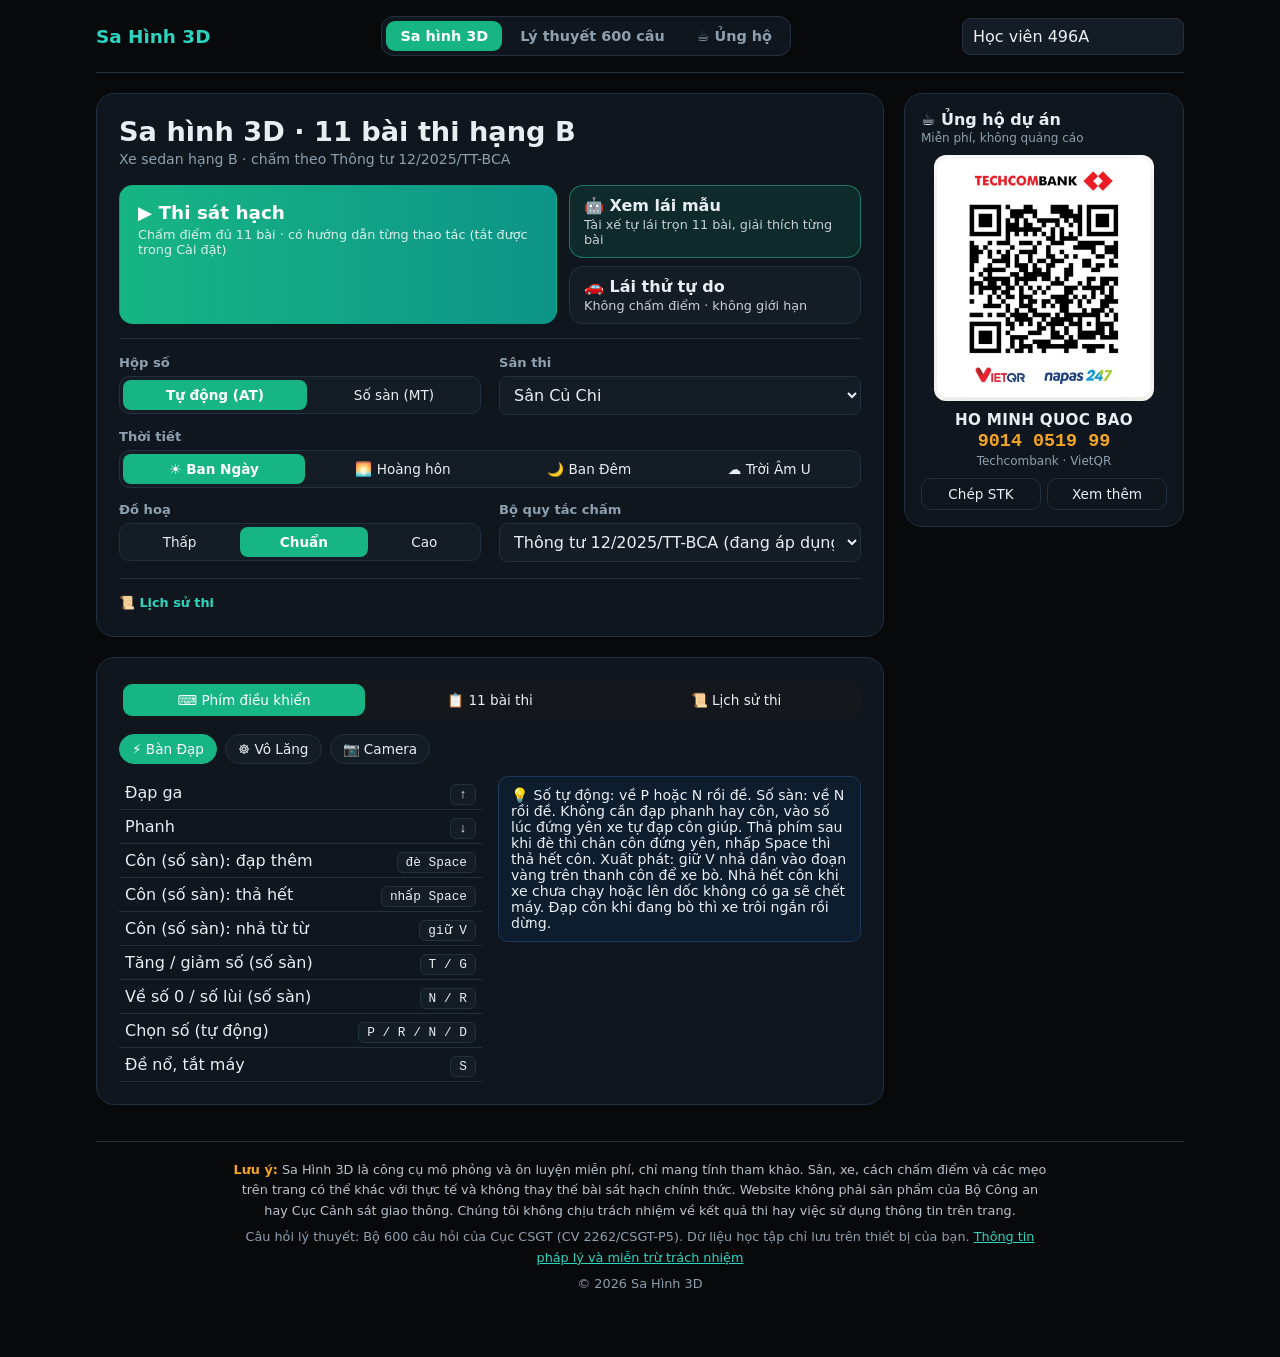
==== index.html @ ca8f3657 "Deploy 2026-11-21T17:07Z" ====
<!doctype html>
<html lang="vi">
  <head>
    <meta charset="UTF-8" />
    <meta name="viewport" content="width=device-width, initial-scale=1.0, viewport-fit=cover" />
    <title>Sa Hình 3D</title>
    <script type="module" crossorigin src="./assets/index-Cf-GEFT2.js"></script>
    <link rel="stylesheet" crossorigin href="./assets/index-DBIwWRS9.css">
  </head>
  <body>
    <div id="root"><p style="color:#8ea0b0;font-family:system-ui,sans-serif;text-align:center;padding-top:40vh">Đang tải Sa Hình 3D…</p></div>
    <script>
      // Trang cũ còn trong bộ nhớ trình duyệt mà file JS đã đổi sau khi deploy: tự tải lại một lần lấy bản mới.
      (function () {
        var KEY = 'sahinh.reloaded';
        function reloadOnce() {
          try {
            if (sessionStorage.getItem(KEY)) return;
            sessionStorage.setItem(KEY, '1');
          } catch (e) {}
          location.reload();
        }
        window.addEventListener('error', function (e) {
          var t = e.target;
          if (t && (t.tagName === 'SCRIPT' || t.tagName === 'LINK')) reloadOnce();
        }, true);
        window.addEventListener('vite:preloadError', reloadOnce);
        window.addEventListener('load', function () {
          setTimeout(function () { try { sessionStorage.removeItem(KEY); } catch (e) {} }, 5000);
        });
      })();
    </script>
  </body>
</html>
---- assets/index-DBIwWRS9.css ----
:root{--bg: #07090b;--panel: #0f161d;--panel-2: #141d26;--line: #233040;--text: #e9eef3;--muted: #8ea0b0;--green: #17b583;--green-2: #2dd4bf;--red: #ef3b5d;--amber: #f5a524;--blue: #5aa9ff}*{box-sizing:border-box}html,body,#root{height:100%;margin:0}body{background:var(--bg);color:var(--text);font-family:Inter,Segoe UI,system-ui,sans-serif}button{font:inherit;color:inherit;cursor:pointer}h1,h2,h3,h4{margin:0 0 .5rem}small{font-size:.75em}.muted{color:var(--muted)}.danger-text{color:var(--red)}.ok-text{color:var(--green)}.accent{color:var(--blue)}.mono{font-family:ui-monospace,Menlo,monospace}.spacer{flex:1}.center-note{display:grid;place-items:center;height:100%;padding:24px;text-align:center}.lobby{max-width:1120px;margin:0 auto;padding:0 16px 48px}.top{display:flex;justify-content:space-between;align-items:center;padding:16px 0;border-bottom:1px solid var(--line);gap:12px}.brand{font-weight:800;font-size:1.15rem;color:var(--green-2)}.user input,select,.picker-row input{background:var(--panel-2);border:1px solid var(--line);color:var(--text);padding:8px 10px;border-radius:8px;font:inherit;max-width:100%}.pill{width:fit-content;margin:28px auto 12px;padding:4px 14px;border:1px solid #1d5c49;border-radius:99px;font:600 .75rem ui-monospace,Menlo,monospace;color:var(--green-2);text-align:center}.lobby h1{text-align:center;font-size:clamp(1.6rem,4vw,2.5rem);margin-bottom:28px}.lobby h1 em{font-style:normal;color:var(--green-2)}.grid{display:grid;grid-template-columns:repeat(auto-fit,minmax(min(100%,420px),1fr));gap:20px;margin-bottom:20px}.panel{background:var(--panel);border:1px solid var(--line);border-radius:18px;padding:22px;margin-bottom:20px;min-width:0}.grid .panel{margin-bottom:0}.panel table,.modal table{width:100%;border-collapse:collapse}.panel td,.panel th{padding:7px 6px;border-bottom:1px solid var(--line);text-align:left}.keycap{text-align:right!important}kbd{background:var(--panel-2);border:1px solid var(--line);border-radius:6px;padding:2px 8px;font-size:.8rem;white-space:nowrap}.tip{background:#0e1d2e;border:1px solid #1c3b5c;padding:10px 12px;border-radius:10px;font-size:.88rem}.meter-row{display:flex;justify-content:space-between;align-items:baseline;margin-top:14px}.meter-row b{font-size:1.8rem;color:var(--green-2)}.meter-row small{color:var(--muted);font-size:.85rem}.meter{height:8px;background:var(--panel-2);border-radius:9px;overflow:hidden;margin-bottom:14px}.meter div{height:100%;background:linear-gradient(90deg,var(--green),var(--green-2))}.field{display:flex;align-items:center;gap:14px;flex-wrap:wrap;padding:10px 0;border-top:1px solid var(--line)}.field.block{display:block}.field.block>span{display:block;margin-bottom:6px;color:var(--muted)}.field label{display:flex;gap:6px;align-items:center}.chips{display:flex;flex-wrap:wrap;gap:8px;margin-bottom:12px}.field .chips{margin:0}.chips button,.tabs button,.lesson-tabs button,.picker-row button{background:var(--panel-2);border:1px solid var(--line);border-radius:99px;padding:6px 12px;font-size:.85rem}.chips button.on,.tabs button.on,.lesson-tabs button.on,.picker-row button.on{background:var(--green);border-color:var(--green);color:#fff}.lesson-tabs{display:flex;flex-wrap:wrap;gap:6px;margin-bottom:12px}.lesson-tabs button{width:36px;height:36px;padding:0}.rule-cols{display:grid;grid-template-columns:repeat(auto-fit,minmax(min(100%,260px),1fr));gap:12px}ul{margin:.3rem 0 1rem;padding-left:1.2rem}li{margin:.2rem 0;font-size:.92rem}.primary{width:100%;padding:14px;border:0;border-radius:12px;background:linear-gradient(90deg,var(--green),#0d9488);color:#fff;font-weight:800;font-size:1.05rem;margin-top:12px}.primary.small{width:auto;padding:8px 16px;font-size:.9rem;margin:0}.primary:disabled{opacity:.6;cursor:wait}.ghost{background:transparent;border:1px solid var(--line);border-radius:10px;padding:9px 14px}.danger{background:#4b0f22;border:1px solid var(--red);border-radius:10px;padding:9px 14px;color:#ffc2d0}.row{display:flex;gap:8px;flex-wrap:wrap;margin-top:10px;align-items:center}.row .ghost{flex:1}.sim{position:fixed;top:0;right:0;bottom:0;left:0;overflow:hidden;background:#000;-webkit-user-select:none;user-select:none;touch-action:none}.sim-canvas{position:absolute;top:0;right:0;bottom:0;left:0;width:100%;height:100%;display:block}.hud-top{position:absolute;top:12px;left:12px;right:12px;display:flex;gap:10px;align-items:center;flex-wrap:wrap;pointer-events:none}.hud-top>*{pointer-events:auto}.hud-box{background:#0a0d11e0;border:1px solid rgba(255,255,255,.08);border-radius:10px;padding:8px 14px;display:inline-flex;gap:8px;align-items:center;font-size:.85rem;font-weight:600}.hud-box b{font-size:1.15rem}.hud-box.score b{min-width:34px}.rpm{color:var(--amber);margin-left:8px}.engine{background:#2b0d15;border:1px solid var(--red);color:#ff9fb2;border-radius:7px;padding:2px 8px;font-size:.72rem;font-weight:700;margin-left:6px}.sim.touch .engine{padding:6px 12px;font-size:.8rem;touch-action:none}.engine{cursor:pointer}.engine.on{background:#0c2a20;border-color:var(--green);color:#7ff2c9}.toast{position:absolute;top:66px;left:50%;transform:translate(-50%);background:#0a0d11eb;border:1px solid #5b4a1a;color:#ffd76a;padding:8px 16px;border-radius:10px;font-weight:600;max-width:min(90vw,640px);text-align:center;pointer-events:none}.danger-banner{position:absolute;top:110px;left:50%;transform:translate(-50%);background:var(--red);color:#fff;padding:8px 20px;border-radius:10px;font-weight:800;animation:pulse .6s infinite alternate}@keyframes pulse{to{opacity:.55}}.hud-bottom{position:absolute;bottom:12px;left:12px;right:12px;display:flex;gap:10px;align-items:flex-end;justify-content:center;pointer-events:none}.hud-bottom>*{pointer-events:auto}.hud-bottom.layout-left{justify-content:flex-start}.hud-bottom.layout-right{justify-content:flex-end}.hud-bottom.layout-spread{justify-content:space-between}.cam-btn,.gear-current{background:#14181dd9;border:1px solid rgba(255,255,255,.15);border-radius:12px;padding:10px 12px;font-weight:700}.console{background:#0a0d11bf;border-radius:16px;padding:10px;display:flex;flex-direction:column;align-items:center;gap:8px}.signals{display:flex;gap:6px}.signals button{width:40px;height:40px;border-radius:50%;background:#282d34e6;border:1px solid rgba(255,255,255,.15)}.signals button.lit{background:#d97706}.signals button.lit.red{background:var(--red)}.signals button.lit.green{background:var(--green)}.wheel{width:86px;height:86px;border-radius:50%;border:7px solid #2c3743;background:#161c22;touch-action:none;cursor:grab}.wheel-inner{width:100%;height:100%;position:relative;border-radius:50%;background:linear-gradient(#aab2ba,#aab2ba) center/70% 6px no-repeat,linear-gradient(#aab2ba,#aab2ba) center bottom/6px 50% no-repeat}.wheel-inner i{position:absolute;top:-8px;left:50%;width:8px;height:12px;margin-left:-4px;background:var(--amber);border-radius:2px}.steer-buttons{display:flex;gap:6px}.steer-buttons button{width:56px;height:56px;font-size:1.5rem;border-radius:12px;background:#282d34e6;border:1px solid rgba(255,255,255,.15);touch-action:none}.gear-box{position:relative}.gear-panel{position:absolute;bottom:100%;left:0;margin-bottom:6px;display:flex;flex-direction:column;gap:4px;background:#0a0d11e0;border-radius:10px;padding:6px}.gear-panel button{width:44px;height:34px;background:#282d34e6;border:1px solid rgba(255,255,255,.12);border-radius:7px;font-weight:700}.gear-panel button.on{background:var(--blue)}.pedal{width:56px;height:110px;border-radius:12px;display:flex;flex-direction:column;align-items:center;justify-content:space-between;padding:8px 2px;background:#14181dd9;border:1px solid rgba(255,255,255,.15);font-size:.72rem;font-weight:800;touch-action:none}.pedal small{font-weight:500;color:var(--muted)}.pedal.brake{color:#ffa6b6}.pedal.gas{color:#8cf0cf}.pedal.active{outline:2px solid currentColor;transform:translateY(2px)}.clutch{height:170px;color:#b7b4ff}.clutch input{writing-mode:vertical-lr;direction:rtl;height:110px;width:24px}.modal-back{position:fixed;top:0;right:0;bottom:0;left:0;background:#0000008c;display:grid;place-items:center;padding:16px;z-index:5}.modal{position:relative;background:#0a0d11;border:1px solid var(--line);border-radius:22px;padding:22px;width:min(480px,100%);max-height:calc(100vh - 32px);display:flex;flex-direction:column;overflow:auto}.modal.wide{width:min(720px,100%)}.modal.light{background:#fff;color:#17202a;border-color:#d9dee4}.modal.light .muted{color:#5e6b78}.modal.light .ghost{border-color:#cfd6dd;margin-top:8px}.modal-x{position:absolute;top:14px;right:16px;background:none;border:0;font-size:1.1rem}.tabs{display:flex;gap:4px;background:#14181d;padding:4px;border-radius:12px;margin:8px 0 12px}.tabs button{flex:1;border:0;background:none;border-radius:9px;padding:8px}.modal-body{overflow:auto;flex:1;min-height:180px}.modal-body h4{color:var(--green-2);font-size:.8rem;margin-top:12px}.modal-foot{display:flex;gap:8px;justify-content:flex-end;flex-wrap:wrap;margin-top:14px;padding-top:12px;border-top:1px solid var(--line)}.toggle{display:flex;justify-content:space-between;align-items:center;gap:12px;padding:8px 0;font-size:.9rem}.tour{position:absolute;top:72px;left:16px;width:min(360px,calc(100vw - 32px));background:#0a0d11;border:1px solid var(--amber);border-radius:14px;padding:14px;z-index:4}.tour p{font-size:.9rem;color:#c8d2da}.result-box{background:#f6f8fa;border:1px solid #e1e6eb;border-radius:14px;padding:12px 16px}.result-box p{margin:.3rem 0}.result-box b{font-size:1.4rem}.penalties{overflow:auto;max-height:34vh;margin-bottom:8px}.pen{border:1px solid #f5dcae;background:#fff8ea;border-radius:10px;padding:8px 12px;margin-bottom:6px;font-size:.9rem}.pen.dq{background:#ffeef1;border-color:#f7c1cd;color:#9d1537}.pen>div{display:flex;gap:8px;align-items:center}.badge{margin-left:auto;background:#fde7c0;padding:1px 7px;border-radius:6px;font-size:.72rem;font-weight:800}.pen.dq .badge{background:var(--red);color:#fff}.picker-row{display:flex;flex-wrap:wrap;align-items:center;gap:6px;background:#f5f8fb;border:1px solid #e1e6eb;border-radius:12px;padding:10px;margin-bottom:8px}.picker-row>span{flex:1 1 130px;font-weight:700}.picker-row button{background:#fff;border-color:#cfd6dd;color:#17202a}.picker-row input{width:74px;background:#fff;color:#17202a;border-color:#cfd6dd}.lesson-grid{display:grid;grid-template-columns:repeat(auto-fit,minmax(min(100%,240px),1fr));gap:6px;overflow:auto}.lesson-grid button{display:flex;flex-direction:column;gap:2px;text-align:left;background:#fff;border:1px solid #d9dee4;border-radius:12px;padding:10px}.lesson-grid button.on{background:var(--green);color:#fff}.history{border-bottom:1px solid #e5e9ee;padding:8px 0}.history summary{display:flex;gap:12px;flex-wrap:wrap;cursor:pointer}@media (max-width: 640px){.pedal{width:46px;height:84px}.wheel{width:68px;height:68px}.signals button{width:32px;height:32px}.clutch{height:130px}.clutch input{height:72px}.hud-box{padding:6px 8px;font-size:.74rem}.hud-bottom{gap:4px;left:4px;right:4px}}.hud-bottom.in-cabin{opacity:.5}.hud-bottom.in-cabin:hover{opacity:1}.seat-row{display:flex;align-items:center;justify-content:space-between;gap:12px;padding:6px 0;font-size:.88rem}.seat-row input{width:45%;min-width:120px}.tabs button{white-space:nowrap}.clutch-track{position:relative;display:flex}.bite-zone{position:absolute;left:-3px;width:4px;top:30%;height:35%;background:#f5c542;border-radius:2px;pointer-events:none}.main-tabs{display:flex;gap:4px;background:var(--panel);border:1px solid var(--line);border-radius:12px;padding:4px}.main-tabs a,.sub-tabs a{color:var(--muted);text-decoration:none;padding:7px 14px;border-radius:9px;font-weight:600;font-size:.9rem;white-space:nowrap}.main-tabs a.on{background:var(--green);color:#fff}.top{flex-wrap:wrap}.sub-tabs{display:flex;gap:6px;flex-wrap:wrap;justify-content:center;margin:20px 0}.sub-tabs a{border:1px solid var(--line);background:var(--panel)}.sub-tabs a.on{border-color:var(--green-2);color:var(--green-2)}.sub-tabs .count{margin-left:6px;background:#4b0f22;color:#ffb3c4;border-radius:99px;padding:1px 8px;font-size:.72rem}.source-note{text-align:center;color:var(--muted);font-size:.78rem;margin-top:28px}.lobby.quiz-exam{max-width:1240px}.qz-filters{justify-content:center}.qz-filters button.crit{border-color:#7a2238;color:#ff9fb2}.qz-filters button.crit.on{background:var(--red);border-color:var(--red);color:#fff}.qz-layout{display:grid;grid-template-columns:340px 1fr;gap:20px;align-items:start}.qz-side{padding:0;overflow:hidden;position:sticky;top:12px}.qz-side-head{display:flex;justify-content:space-between;align-items:baseline;gap:8px;padding:14px 16px;background:linear-gradient(90deg,#0d7a5a,#0f766e)}.qz-grid{display:grid;grid-template-columns:repeat(6,1fr);gap:6px;padding:12px;max-height:62vh;overflow:auto}.qz-grid button{position:relative;height:38px;border-radius:9px;border:1px solid var(--line);background:var(--panel-2);font-size:.85rem;font-weight:600}.qz-grid button.right{background:#0c3527;border-color:#16795a;color:#8cf0cf}.qz-grid button.wrong{background:#3b0f1c;border-color:#8f2440;color:#ffb3c4}.qz-grid button.cur{outline:2px solid var(--green-2);outline-offset:1px}.qz-grid button.saved:after{content:"";position:absolute;top:3px;right:3px;width:6px;height:6px;border-radius:50%;background:var(--amber)}.qz-card{margin:0}.qz-toolbar{display:flex;align-items:center;gap:8px;flex-wrap:wrap;margin-bottom:14px}.qz-num{background:#0c3527;color:#8cf0cf;border:1px solid #16795a;border-radius:8px;padding:3px 10px;font-weight:700;font-size:.85rem}.qz-crit,.xm-crit{background:var(--red);color:#fff;border-radius:8px;padding:3px 10px;font-weight:700;font-size:.78rem}.qz-tools{display:flex;gap:4px;background:var(--panel-2);border-radius:12px;padding:4px}.qz-tools button{width:38px;height:38px;border:0;border-radius:9px;background:none;font-size:1rem}.qz-tools button:hover:not(:disabled){background:#1d2a36}.qz-tools button:disabled{opacity:.35;cursor:default}.qz-tools button.on{background:#3a2c0b}.qz-tools button.check{background:#0c3527;color:#8cf0cf;font-weight:800}.qz-question h3{font-size:1.12rem;line-height:1.5}.qz-img{background:#fff;border-radius:12px;padding:10px;margin:12px 0;display:flex;justify-content:center}.qz-img img{max-width:100%;max-height:360px;object-fit:contain}.qz-options{display:flex;flex-direction:column;gap:8px;margin-top:12px}.qz-opt{text-align:left;background:var(--panel-2);border:1px solid var(--line);border-radius:12px;padding:12px 14px;line-height:1.45}.qz-opt:disabled{cursor:default}.qz-opt.sel{border-color:var(--blue);background:#0e1d2e}.qz-opt.right{border-color:var(--green);background:#0c3527}.qz-opt.wrong{border-color:var(--red);background:#3b0f1c}.qz-verdict{margin:12px 0 0;padding:10px 12px;border-radius:10px;font-weight:600}.qz-verdict.ok{background:#0c3527;color:#8cf0cf}.qz-verdict.bad{background:#3b0f1c;color:#ffb3c4}.qz-hint{font-size:.78rem;margin:14px 0 0}.qz-empty{min-height:200px}.qz-stat{padding:10px 0;border-top:1px solid var(--line)}.qz-stat .meter{margin:6px 0 4px}.qz-review-links{display:grid;gap:10px;margin-bottom:20px}.qz-big-link{display:grid;grid-template-columns:auto 1fr;gap:0 12px;align-items:center;text-decoration:none;color:inherit;background:var(--panel-2);border:1px solid var(--line);border-radius:12px;padding:12px 14px}.qz-big-link b{grid-row:span 2;font-size:1.6rem;color:var(--green-2);min-width:44px;text-align:center}.qz-hist-title{margin-top:8px}.qz-stats a{color:var(--green-2)}@media (max-width: 860px){.qz-layout{grid-template-columns:1fr}.qz-side{position:static}.qz-grid{grid-template-columns:repeat(auto-fill,minmax(44px,1fr));max-height:180px}}.xm-window,.xm-exam,.xm-overlay{color:#10225e;font-family:Times New Roman,Times,serif}.xm-window{max-width:780px;margin:0 auto;background:#fffdf0;border:2px solid #7cc4e6;border-radius:8px;overflow:hidden;box-shadow:0 10px 40px #00000059}.xm-titlebar{display:flex;align-items:center;gap:8px;background:#eef3f8;color:#222;font-size:.78rem;font-weight:700;padding:6px 10px;border-bottom:1px solid #c9d6e2}.xm-winlogo{width:12px;height:12px;background:linear-gradient(90deg,#f25022 50%,#7fba00 50%) top/100% 50% no-repeat,linear-gradient(90deg,#00a4ef 50%,#ffb900 50%) bottom/100% 50% no-repeat}.xm-banner{background:radial-gradient(circle at 30% 30%,#0f4a5c,#0b2547 70%);color:#fff;text-align:center;font-size:clamp(1rem,3vw,1.6rem);font-weight:700;letter-spacing:.06em;padding:14px 10px;border-bottom:3px solid #e7a2a2}.xm-login{padding:18px 22px 20px}.xm-stepnote{background:#fff6d6;border:1px solid #f0d27a;border-radius:6px;padding:10px 12px;margin-bottom:16px;font-size:.9rem;color:#5a4300}.xm-stepnote b{color:#8a4b00}.xm-form{display:grid;gap:10px}.xm-row{display:grid;grid-template-columns:120px 1fr;align-items:center;gap:10px;font-weight:700}.xm-row select{background:#eee;color:#333;border:1px solid #bbb;border-radius:3px;padding:7px 10px;font:600 .95rem Times New Roman,serif}.xm-row select:not(:disabled){background:#fff}.xm-sbd{grid-template-columns:120px auto 1fr}.xm-sbd-fields{display:flex;gap:8px;align-items:center}.xm-sbd input{width:96px;text-align:center;font:700 1.1rem Times New Roman,serif;color:#c00;border:2px solid #f0c040;border-radius:3px;padding:6px;background:#fff}.xm-fixed{width:96px;border:1px solid #999;padding:6px 10px;background:#fff}.xm-btn{background:#ffe6d5;border:1px solid #c99;border-radius:3px;padding:7px 16px;font:600 .95rem Times New Roman,serif;color:#10225e}.xm-btn.small{padding:5px 10px;font-size:.82rem}.xm-btn:disabled{background:#eee;color:#aaa;border-color:#ccc;cursor:default}.xm-verify{justify-self:end;min-width:170px;padding:12px}.xm-candidate{display:flex;gap:22px;align-items:center;border-top:1px solid #ddd;border-bottom:1px solid #ddd;margin:16px 0;padding:16px 0}.xm-photo{width:104px;height:128px;flex:none;border:2px solid #888;padding:4px;background:#fff;display:grid;place-items:center}.xm-photo svg{width:70%;fill:#c9cfd6}.xm-candidate dl,.xm-result dl{display:grid;grid-template-columns:auto 1fr;gap:6px 18px;margin:0}.xm-candidate dt,.xm-result dt{font-weight:700}.xm-candidate dd,.xm-result dd{margin:0;font-weight:700;color:#0b1f8a}.xm-actions{display:flex;justify-content:flex-end;gap:10px}.xm-exam{display:grid;grid-template-columns:1fr 330px;border:3px solid #1e88c8;border-radius:6px;overflow:hidden;background:#fff;height:max(600px,calc(100vh - 150px));position:relative}.quiz-exam .sub-tabs{margin:12px 0}.xm-main{display:flex;flex-direction:column;min-width:0}.xm-question{flex:1;padding:20px 28px;font-family:Arial,Helvetica,sans-serif;overflow:auto}.xm-question h2{color:#c4141b;font-size:1.5rem;line-height:1.25;margin-bottom:14px}.xm-review-tag{display:flex;gap:10px;align-items:center;color:#555;font-size:.85rem;margin-bottom:8px}.xm-img{background:#f6f7f8;border:1px solid #e3e5e8;border-radius:4px;display:flex;justify-content:center;padding:6px;margin-bottom:12px}.xm-img img{max-width:100%;max-height:300px;object-fit:contain}.xm-opts{display:flex;flex-direction:column;gap:4px}.xm-opt{color:#111;font-size:1.18rem;line-height:1.5;padding:6px 8px;border-radius:4px;cursor:pointer}.xm-opt.sel{background:#e8f1ff}.xm-opt.right{background:#e3f8ee}.xm-opt.wrong{background:#fde4e7}.xm-mine{color:#888;font-size:.85rem;margin-left:8px;white-space:nowrap}.xm-timebar{position:relative;height:26px;background:#e9e9e9;border-top:1px solid #ccc}.xm-timebar div{height:100%;background:#d92a2a;transition:width .25s linear}.xm-timebar span{position:absolute;top:0;right:0;bottom:0;left:0;display:grid;place-items:center;font-weight:700;font-size:.85rem;color:#111}.xm-foot{display:grid;grid-template-columns:1fr 1fr auto;gap:16px;align-items:center;background:#2e4a66;color:#fff;padding:12px 18px;font-size:.88rem}.xm-foot fieldset{border:1px solid #8fb0cf;border-radius:4px;margin:0;padding:4px 12px 8px}.xm-foot legend{font-weight:700;padding:0 4px}.xm-foot fieldset b{color:#9fdcff}.xm-gap{margin-left:32px}.xm-foot p{margin:0;text-align:center;color:#d5e3f0;font-size:.8rem}.xm-brandcard{background:#fff;color:#145a4a;border-radius:8px;padding:8px 14px;display:flex;flex-direction:column;align-items:center;gap:2px;font-family:Georgia,serif}.xm-brandcard small{color:#666;font-size:.72rem}.xm-brandcard .xm-answered{color:#17915f;font-weight:700}.xm-side{background:#fbe3cc;border-left:2px solid #1e88c8;padding:10px;display:flex;flex-direction:column;gap:8px;overflow:auto}.xm-clock{display:flex;justify-content:space-between;align-items:center;background:#fff;border:2px solid #8cc6e6;border-radius:4px;padding:6px 14px}.xm-clock span{font-size:.66rem;font-weight:700;line-height:1.15;text-align:center}.xm-clock b{font:700 2rem Courier New,ui-monospace,monospace;color:#0b2a8a;letter-spacing:.08em}.xm-cells{display:grid;grid-template-columns:1fr 1fr;grid-template-rows:repeat(15,auto);grid-auto-flow:column;gap:4px 6px}.xm-cell{display:flex;justify-content:space-between;align-items:center;gap:4px;background:#fde4cf;border:2px solid #6b4a3a;border-radius:4px;padding:1px 6px;cursor:pointer;min-height:31px}.xm-cell.cur{background:#f58a8a}.xm-cell.done{background:#8fe39a}.xm-cell.done.cur{background:#6fd47c;outline:2px solid #c4141b}.xm-cell.ok{background:#fff1a8}.xm-cell.bad{background:#ffc9d2}.xm-cell.blank{opacity:.85}.xm-cell.cur.ok,.xm-cell.cur.bad,.xm-cell.cur.blank{outline:2px solid #1e88c8}.xm-n{font-weight:700;font-size:.95rem}.xm-boxes{display:flex;gap:3px}.xm-boxes label{display:flex;flex-direction:column;align-items:center;font:700 .58rem Arial,sans-serif;color:#10225e}.xm-boxes button{width:16px;height:16px;padding:0;border:1px solid #777;background:#fff;border-radius:2px;font-size:.7rem;line-height:14px;color:#fff}.xm-boxes button.on{background:#1683d8;border-color:#1268ad}.xm-end{margin-top:auto;background:#fff;border:2px solid #1e88c8;border-radius:8px;padding:6px;color:#c4141b;font:700 1.6rem Times New Roman,serif;letter-spacing:.06em}.xm-end.small{font-size:.95rem;color:#10225e;margin:0}.xm-end.plain{border-color:#ccc}.xm-side-actions{margin-top:auto;display:grid;grid-template-columns:1fr 1fr;gap:6px}.xm-side-actions .xm-end.small{font-size:.82rem;padding:8px 4px}.xm-keys{font-size:.7rem;text-align:center;color:#555}.xm-keys kbd{background:#eef2f6;border-color:#ccd5de;color:#10225e;padding:0 4px}.xm-overlay{position:fixed;top:0;right:0;bottom:0;left:0;background:#00000059;display:grid;place-items:center;padding:16px;z-index:20}.xm-dialog{width:min(360px,100%);background:#fff;border:1px solid #888;box-shadow:0 8px 30px #00000059;font-family:Segoe UI,Arial,sans-serif;color:#111}.xm-dialog-title,.xm-result-title{display:flex;justify-content:space-between;align-items:center;padding:8px 12px;font-size:.9rem}.xm-dialog-title button,.xm-result-title button{background:none;border:0;font-size:.9rem}.xm-dialog-body{display:flex;align-items:center;gap:14px;padding:18px 22px}.xm-qicon{width:36px;height:36px;flex:none;border-radius:50%;background:#1683d8;color:#fff;display:grid;place-items:center;font-weight:700;font-size:1.2rem}.xm-dialog-foot{display:flex;justify-content:flex-end;gap:8px;background:#f0f0f0;padding:10px 12px}.xm-dialog-foot button{min-width:78px;background:#fdfdfd;border:1px solid #adadad;padding:4px 10px;font:inherit;font-size:.88rem}.xm-dialog-foot button:focus{outline:2px solid #1683d8}.xm-result{width:min(660px,100%);max-height:calc(100vh - 32px);overflow:auto;background:#eef7fd;border:2px solid #5bb0e0;border-radius:6px;box-shadow:0 10px 40px #0006}.xm-result-title{background:#74c2ec;color:#10225e;font-weight:700;font-size:1rem}.xm-result fieldset{margin:14px 18px;border:1px solid #7fbcd9;border-radius:4px;padding:10px 14px}.xm-result legend{font-weight:700;padding:0 6px}.xm-result-info{display:flex;gap:18px;align-items:center}.xm-result-info .xm-photo{width:84px;height:100px}.xm-result-grid{display:grid;grid-template-columns:1fr auto;gap:16px;align-items:center}.xm-result-grid dd{color:#d0141b;font-size:1.15rem;text-align:right;min-width:40px}.xm-verdict{border-left:1px solid #9cc;padding-left:18px;text-align:center;font:700 1.3rem Arial,sans-serif;display:flex;flex-direction:column;gap:4px}.xm-verdict.fail{color:#d0141b}.xm-verdict.pass{color:#128a3c}.xm-verdict small{font-size:.82rem;font-weight:600}.xm-result-foot{display:flex;justify-content:space-between;gap:10px;padding:0 18px 16px}@media (max-width: 900px){.xm-exam{grid-template-columns:1fr;height:auto}.xm-side{border-left:0;border-top:2px solid #1e88c8}.xm-cells{grid-template-columns:repeat(5,1fr);grid-template-rows:none;grid-auto-flow:row}.xm-cell{flex-direction:column;align-items:stretch}.xm-boxes{justify-content:center}.xm-foot{grid-template-columns:1fr}.xm-foot p{display:none}.xm-question{padding:16px}.xm-question h2{font-size:1.2rem}.xm-opt{font-size:1.02rem}.xm-row,.xm-sbd{grid-template-columns:1fr}.xm-verify{justify-self:stretch}.xm-result-grid{grid-template-columns:1fr}.xm-verdict{border-left:0;padding-left:0}}@media (max-width: 480px){.xm-cells{grid-template-columns:repeat(3,1fr)}.xm-candidate{flex-direction:column;align-items:flex-start}}.qz-layout{grid-template-columns:280px minmax(0,1fr) 300px}.tips-panel{margin:0;padding:0;overflow:hidden;position:sticky;top:12px;max-height:calc(100vh - 24px);display:flex;flex-direction:column}.tips-head{display:flex;flex-direction:column;gap:2px;padding:14px 16px;background:linear-gradient(90deg,#7a4a07,#92400e)}.tips-head small{color:#fde7c0}.tips-list{display:flex;flex-direction:column;gap:6px;padding:10px;overflow:auto}.tip-item{display:flex;flex-direction:column;gap:6px;text-align:left;background:var(--panel-2);border:1px solid var(--line);border-radius:10px;padding:9px 11px;font-size:.85rem;line-height:1.45}.tip-item b{font-weight:700}.tip-item span{color:#c8d2da}.tip-item.on{border-color:var(--amber);background:#2a1f07}.tip-badge{display:inline-block;background:var(--amber);color:#1a1205;border-radius:6px;padding:0 6px;margin-right:6px;font-size:.7rem}.tips-foot{font-size:.72rem;padding:0 12px 12px;margin:0}.tips-foot a{color:var(--amber)}.tip-explain{display:flex;flex-direction:column;gap:8px;margin-top:10px}.tip-line{display:flex;flex-direction:column;gap:4px;border-radius:10px;padding:10px 12px;font-size:.9rem;line-height:1.45}.tip-line em{font-style:normal;font-weight:600}.tip-line.tip{background:#2a1f07;border:1px solid #7a5a12;color:#fde7c0}.tip-line.trap{background:#3b0f1c;border:1px solid #8f2440;color:#ffc2d0}.tip-line.hint{background:#0e1d2e;border:1px solid #1c3b5c;color:#cfe3f7}.tip-line.none{background:var(--panel-2);border:1px solid var(--line);color:var(--muted)}.tip-explain.light .tip-line{font-family:Arial,sans-serif}.tip-explain.light .tip-line.tip{background:#fff8e6;border-color:#f0c96a;color:#6b4600}.tip-explain.light .tip-line.trap{background:#ffeef1;border-color:#f2a8b8;color:#8f1d39}.tip-explain.light .tip-line.hint{background:#eef6ff;border-color:#b9d6f2;color:#1d4670}.tip-explain.light .tip-line.none{background:#f4f5f7;border-color:#dde1e6;color:#555}.xm-correct{font-family:Arial,sans-serif;color:#111;margin:12px 0 0}.xm-correct b{color:#128a3c}@media (max-width: 1100px){.qz-layout{grid-template-columns:260px minmax(0,1fr)}.tips-panel{grid-column:1 / -1;position:static;max-height:none}}@media (max-width: 860px){.qz-layout{grid-template-columns:1fr}}.main-tabs a.donate-tab.on{background:var(--amber);color:#1a1205}.donate{max-width:720px;margin:0 auto;text-align:center}.donate h1 em{font-style:normal;color:var(--amber)}.donate-lead{max-width:560px;margin:0 auto 24px;line-height:1.6}.donate-card{display:grid;grid-template-columns:minmax(0,300px) 1fr;gap:24px;align-items:center;background:var(--panel);border:1px solid var(--line);border-radius:18px;padding:22px;text-align:left}.donate-card img{width:100%;border-radius:14px;background:#fff}.donate-info{display:flex;flex-direction:column;gap:10px}.donate-info b{font-size:1.3rem;letter-spacing:.03em}.donate-acc{display:flex;align-items:center;gap:12px;flex-wrap:wrap}.donate-acc .mono{font-size:1.5rem;color:var(--amber);font-weight:700}@media (max-width: 640px){.donate-card{grid-template-columns:1fr;text-align:center}.donate-card img{max-width:300px;margin:0 auto}.donate-acc{justify-content:center}}.qz-side-actions{display:grid;grid-template-columns:1fr 1fr;gap:6px;padding:10px 12px 0}.qz-side-actions button,.qz-nav button,.qz-save{background:var(--panel-2);border:1px solid var(--line);border-radius:10px;padding:8px 10px;font-size:.85rem;font-weight:600}.qz-side-actions button:disabled,.qz-nav button:disabled{opacity:.4;cursor:default}.qz-confirm{margin:10px 12px 0;padding:10px 12px;border:1px solid #8f2440;background:#3b0f1c;border-radius:10px;font-size:.82rem;color:#ffc2d0;display:flex;flex-direction:column;gap:8px}.qz-confirm>div{display:flex;gap:6px}.qz-confirm .danger,.qz-confirm .ghost{padding:6px 10px;font-size:.82rem}.qz-save.on{background:#3a2c0b;border-color:var(--amber);color:#fde7c0}.qz-nav{display:flex;align-items:center;justify-content:space-between;gap:10px;margin-top:16px;padding-top:14px;border-top:1px solid var(--line)}.qz-nav button{padding:10px 18px;font-size:.92rem}.qz-nav button.next{background:var(--green);border-color:var(--green);color:#fff}.qz-side-head{flex-direction:column;align-items:flex-start;gap:2px}.qz-grid{grid-template-columns:repeat(auto-fill,minmax(40px,1fr))}.xm-exam{grid-template-rows:minmax(0,1fr)}.xm-main,.xm-question{min-height:0}@media (max-width: 900px){.xm-exam{grid-template-rows:auto}}.lobby-layout{display:grid;grid-template-columns:minmax(0,1fr) 280px;gap:20px;align-items:start;margin-top:20px}.lobby-main{display:flex;flex-direction:column;gap:20px;min-width:0}.lobby-main .panel{margin:0}.lobby-side{position:sticky;top:12px}.start-head{display:flex;justify-content:space-between;align-items:flex-start;gap:16px}.start-head h1{font-size:clamp(1.25rem,2.6vw,1.7rem);margin:0 0 4px;text-align:left}.start-head p{margin:0;font-size:.88rem}.attempts{flex:none;display:flex;align-items:baseline;gap:4px;background:#0c3527;border:1px solid #16795a;border-radius:12px;padding:6px 12px}.attempts b{font-size:1.6rem;color:var(--green-2)}.attempts small{color:#8cf0cf}.attempts.empty{background:#3b0f1c;border-color:#8f2440}.attempts.empty b,.attempts.empty small{color:#ffb3c4}.start-actions{display:grid;grid-template-columns:3fr 2fr;gap:12px;margin:18px 0 8px}.start-btn{display:flex;flex-direction:column;align-items:flex-start;gap:4px;padding:16px 18px;border-radius:14px;text-align:left;border:1px solid var(--line)}.start-btn span{font-size:1.15rem;font-weight:800}.start-btn small{font-size:.8rem;opacity:.85}.start-btn.exam{background:linear-gradient(90deg,var(--green),#0d9488);border-color:transparent;color:#fff}.start-btn.exam:disabled{background:var(--panel-2);color:var(--muted);border-color:var(--line);cursor:default}.start-btn.free{background:var(--panel-2)}.start-btn.free:hover{border-color:var(--green-2)}.link-btn{background:none;border:0;color:var(--green-2);padding:4px 0;font-weight:600}.setup-grid{display:grid;grid-template-columns:1fr 1fr;gap:14px 18px;margin-top:14px;padding-top:16px;border-top:1px solid var(--line)}.setup{display:flex;flex-direction:column;gap:6px;min-width:0}.setup.wide{grid-column:1 / -1}.setup>span{color:var(--muted);font-size:.82rem;font-weight:600}.setup select{width:100%}.seg{display:flex;flex-wrap:wrap;gap:4px;background:var(--panel-2);border:1px solid var(--line);border-radius:10px;padding:3px}.seg button{flex:1 1 auto;background:none;border:0;border-radius:8px;padding:7px 10px;font-size:.85rem;white-space:nowrap}.seg button.on{background:var(--green);color:#fff;font-weight:700}.start-foot{display:flex;justify-content:space-between;align-items:center;gap:12px;flex-wrap:wrap;margin-top:16px;padding-top:12px;border-top:1px solid var(--line);font-size:.8rem}.start-foot code{background:var(--panel-2);padding:1px 6px;border-radius:5px}.info-tabs{margin:0 0 14px}.keys-body{display:grid;grid-template-columns:minmax(0,1fr) minmax(0,1fr);gap:16px;align-items:start}.keys-body .tip{margin:0}.small-note{font-size:.8rem;margin:0 0 8px}.donate-lite{margin:0;padding:16px;display:flex;flex-direction:column;gap:10px}.donate-lite-head{display:flex;flex-direction:column;gap:2px}.donate-lite img{width:100%;max-width:220px;align-self:center;border-radius:12px;background:#fff}.donate-lite-info{display:flex;flex-direction:column;align-items:center;gap:2px;text-align:center}.donate-lite-info b{font-size:.95rem;letter-spacing:.02em}.donate-lite-info .mono{font-size:1.15rem;color:var(--amber);font-weight:700}.donate-lite-actions{display:grid;grid-template-columns:1fr 1fr;gap:6px}.donate-lite-actions .ghost{text-align:center;text-decoration:none;color:inherit;font-size:.85rem;padding:7px 8px}@media (max-width: 960px){.lobby-layout{grid-template-columns:1fr}.lobby-side{position:static;max-width:420px;width:100%;justify-self:center}.keys-body{grid-template-columns:1fr}}@media (max-width: 560px){.start-actions,.setup-grid{grid-template-columns:1fr}.start-head{flex-direction:column}}.start-foot code{display:none}.demo-btn{display:flex;flex-direction:column;align-items:flex-end;gap:2px;background:var(--panel-2);border:1px solid var(--line);border-radius:10px;padding:8px 14px;font-weight:700;font-size:.9rem}.demo-btn small{font-weight:500;color:var(--muted);font-size:.75rem}.demo-btn:hover{border-color:var(--green-2)}@media (max-width: 560px){.demo-btn{align-items:flex-start;width:100%}}.history-list .history{border-bottom:1px solid var(--line)}.history-list .history ul{margin-top:8px}.demo-panel{position:absolute;top:64px;right:12px;width:min(360px,calc(100vw - 24px));max-height:calc(100vh - 230px);display:flex;flex-direction:column;background:#0a0d11e6;border:1px solid rgba(45,212,191,.4);border-radius:14px;z-index:3;overflow:hidden}.demo-head{display:flex;align-items:center;gap:10px;padding:8px 10px;border-bottom:1px solid rgba(255,255,255,.08)}.demo-panel.closed .demo-head{border-bottom:0}.demo-head b{flex:1;font-size:.9rem}.demo-speed{display:flex;gap:2px;background:#ffffff0f;border-radius:8px;padding:2px}.demo-speed button{background:none;border:0;border-radius:6px;padding:4px 10px;font-weight:700;font-size:.82rem}.demo-speed button.on{background:var(--green);color:#fff}.demo-toggle{background:none;border:0;font-size:1rem;padding:2px 6px}.demo-body{padding:10px 14px 12px;overflow:auto;font-size:.86rem;line-height:1.5}.demo-body h4{margin:0 0 6px;color:var(--green-2);font-size:.92rem}.demo-body ol{margin:0 0 8px;padding-left:1.2rem}.demo-body li{font-size:.84rem;margin:.15rem 0}.demo-tip{margin:0;padding:8px 10px;background:#2a1f07;border:1px solid #7a5a12;border-radius:8px;color:#fde7c0}@media (max-width: 640px){.demo-panel{top:auto;bottom:150px;max-height:40vh}}.site-footer{margin-top:36px;padding:18px 4px 8px;border-top:1px solid var(--line);text-align:center;font-size:.8rem;line-height:1.6;color:#b7c3ce}.site-footer p{max-width:820px;margin:0 auto 6px}.site-footer b{color:var(--amber)}.site-footer a{color:var(--green-2)}.legal{max-width:860px;margin:24px auto 0;line-height:1.65}.legal h1{font-size:clamp(1.3rem,3vw,1.8rem)}.legal h2{font-size:1.05rem;margin-top:22px;color:var(--green-2)}.legal li{font-size:.95rem;margin:.35rem 0}.legal p{font-size:.95rem}.hud-bottom.hidden{display:none}.sim.touch,.sim.touch *{-webkit-user-select:none;user-select:none;-webkit-touch-callout:none;-webkit-tap-highlight-color:transparent}.sim.touch{overscroll-behavior:none}.touch-hud{position:absolute;left:0;right:0;bottom:0;display:flex;justify-content:space-between;align-items:flex-end;gap:12px;padding:8px max(10px,env(safe-area-inset-right)) max(10px,env(safe-area-inset-bottom)) max(10px,env(safe-area-inset-left));pointer-events:none;z-index:2}.touch-hud>*{pointer-events:auto}.touch-hud button,.t-wheel,.t-clutch{touch-action:none}.touch-left,.touch-right{display:flex;flex-direction:column;gap:8px}.touch-left{align-items:flex-start}.touch-right{align-items:flex-end}.touch-row{display:flex;gap:6px;align-items:center}.t-btn{min-width:48px;height:44px;padding:0 10px;border-radius:12px;background:#14181dd1;border:1px solid rgba(255,255,255,.18);color:#fff;font-weight:700;font-size:.95rem}.t-btn.wide{min-width:96px}.t-btn.lit{background:#d97706;border-color:#f59e0b}.t-btn.lit.red{background:var(--red);border-color:var(--red)}.t-btn.lit.green{background:var(--green);border-color:var(--green)}.t-btn.engine-btn{background:#3b0f1c;border-color:#8f2440}.t-btn.engine-btn.on{background:#0c3527;border-color:var(--green)}.t-wheel{position:relative;width:clamp(130px,34vh,200px);height:clamp(130px,34vh,200px);border-radius:50%;border:10px solid #2c3743;background:#161c22d9;box-shadow:0 4px 18px #00000073}.t-wheel-inner{width:100%;height:100%;position:relative;border-radius:50%;background:linear-gradient(#aab2ba,#aab2ba) center/72% 8px no-repeat,linear-gradient(#aab2ba,#aab2ba) center bottom/8px 50% no-repeat}.t-wheel-inner i{position:absolute;top:-12px;left:50%;width:10px;height:16px;margin-left:-5px;background:var(--amber);border-radius:3px}.t-wheel small{position:absolute;left:50%;bottom:-22px;transform:translate(-50%);font:700 .75rem ui-monospace,Menlo,monospace;color:#fff;background:#0000008c;padding:1px 6px;border-radius:6px}.t-gears{display:flex;gap:3px;background:#14181dd1;border:1px solid rgba(255,255,255,.18);border-radius:12px;padding:3px}.t-gears button{min-width:40px;height:38px;border:0;border-radius:9px;background:none;color:#fff;font-weight:800;font-size:.95rem}.t-gears button.on{background:var(--blue)}.touch-pedals{display:flex;gap:10px;align-items:flex-end}.t-pedal{width:clamp(72px,11vw,110px);height:clamp(120px,36vh,200px);border-radius:16px;background:#14181dd9;border:2px solid rgba(255,255,255,.18);font-weight:800;font-size:1rem;letter-spacing:.04em}.t-pedal.brake{color:#ffa6b6;border-color:#ef3b5d8c}.t-pedal.gas{color:#8cf0cf;border-color:#17b5838c;height:clamp(140px,42vh,230px)}.t-pedal.active{background:#ffffff29;transform:translateY(3px) scale(.98)}.t-clutch{position:relative;width:64px;height:clamp(120px,36vh,200px);border-radius:16px;background:#14181dd9;border:2px solid rgba(183,180,255,.5);color:#b7b4ff}.t-clutch-label{position:absolute;top:6px;left:0;right:0;text-align:center;font-weight:800;font-size:.8rem}.t-bite{position:absolute;left:8px;right:8px;top:35%;height:35%;background:#f5c54247;border-top:2px solid #f5c542;border-bottom:2px solid #f5c542}.t-clutch-knob{position:absolute;left:6px;right:6px;height:14px;margin-top:-7px;border-radius:7px;background:#b7b4ff;box-shadow:0 0 10px #b7b4ffb3}.t-clutch small{position:absolute;bottom:4px;left:0;right:0;text-align:center;font-size:.58rem;color:var(--muted)}.sim.touch .demo-panel{max-height:38vh;width:min(320px,46vw)}.sim.touch .hud-top{top:max(8px,env(safe-area-inset-top));left:max(8px,env(safe-area-inset-left));right:max(8px,env(safe-area-inset-right))}.t-wheel-hint{max-width:190px;font-size:.78rem;font-weight:700;color:#fde7c0;background:#0a0d11bf;border:1px solid rgba(245,165,36,.5);border-radius:10px;padding:6px 10px}@media (max-height: 480px){.t-wheel{width:clamp(110px,30vh,150px);height:clamp(110px,30vh,150px);border-width:8px}.t-pedal,.t-clutch{height:clamp(100px,32vh,150px)}.t-pedal.gas{height:clamp(110px,36vh,165px)}.t-btn{height:38px;min-width:42px;font-size:.85rem}.t-btn.wide{min-width:84px}.t-gears button{min-width:34px;height:34px}.touch-left,.touch-right{gap:6px}}.xm-mobile-bar{display:none}@media (max-width: 900px){.xm-mobile-bar{display:flex;position:fixed;left:0;right:0;bottom:0;z-index:20;align-items:center;justify-content:space-between;gap:8px;padding:8px max(10px,env(safe-area-inset-right)) max(8px,env(safe-area-inset-bottom)) max(10px,env(safe-area-inset-left));background:#0b2a8a;color:#fff;font-family:Arial,sans-serif;box-shadow:0 -2px 12px #00000059}.xm-mobile-bar span{display:flex;flex-direction:column;align-items:center;line-height:1.2}.xm-mobile-bar b{font:700 1.1rem Courier New,monospace}.xm-mobile-bar small{font-size:.72rem;opacity:.85}.xm-mobile-bar button{min-width:88px;height:42px;border-radius:10px;border:1px solid rgba(255,255,255,.35);background:#ffffff1f;color:#fff;font-weight:700}.xm-mobile-bar button:disabled{opacity:.35}.quiz-exam{padding-bottom:80px}.xm-opt{padding:10px 8px;border-radius:6px}}@media (min-width: 700px) and (max-width: 860px){.qz-layout{grid-template-columns:220px minmax(0,1fr)}.qz-side{position:sticky}.qz-grid{grid-template-columns:repeat(auto-fill,minmax(36px,1fr));max-height:60vh}}@media (max-width: 699px){.qz-layout>.qz-side{order:2}.qz-layout>.tips-panel{order:3}}@media (max-width: 640px){.lobby{padding:0 12px 32px}.top{flex-wrap:wrap;padding:10px 0;gap:8px}.top .brand{order:1}.top .user{order:2;margin-left:auto;max-width:50%}.top .user input{width:100%;padding:6px 8px;font-size:.85rem}.top .main-tabs{order:3;width:100%}.main-tabs a{flex:1;text-align:center;padding:8px 6px;font-size:.85rem}.sub-tabs{flex-wrap:nowrap;overflow-x:auto;justify-content:flex-start;scrollbar-width:none}.sub-tabs::-webkit-scrollbar{display:none}.panel{padding:16px;border-radius:14px;margin-bottom:14px}.lobby h1{margin-bottom:18px}.pill{margin-top:18px}}@media (max-width: 640px){.qz-filters{flex-wrap:nowrap;overflow-x:auto;justify-content:flex-start;scrollbar-width:none;padding-bottom:2px}.qz-filters::-webkit-scrollbar{display:none}.qz-filters button{flex:none}}.swipe-area{touch-action:pan-y;overflow-x:hidden}.swipe-page{transition:transform .2s ease-out}.swipe-page.anim-next{animation:swipeNext .24s ease-out}.swipe-page.anim-prev{animation:swipePrev .24s ease-out}@keyframes swipeNext{0%{transform:translate(36%);opacity:0}}@keyframes swipePrev{0%{transform:translate(-36%);opacity:0}}@media (prefers-reduced-motion: reduce){.swipe-page.anim-next,.swipe-page.anim-prev{animation:none}}.qz-hint .hint-touch{display:none}@media (hover: none) and (pointer: coarse){.qz-hint .hint-key{display:none}.qz-hint .hint-touch{display:inline}}.rotate-gate{position:fixed;top:0;right:0;bottom:0;left:0;z-index:100;display:grid;place-items:center;padding:20px;background:#05070af0;-webkit-backdrop-filter:blur(4px);backdrop-filter:blur(4px)}.rotate-card{max-width:340px;text-align:center;background:var(--panel);border:1px solid var(--amber);border-radius:18px;padding:24px 20px}.rotate-card h2{color:#fde7c0}.rotate-card p{line-height:1.5;margin:0 0 10px;font-size:.95rem}.rotate-card .small{font-size:.8rem}.rotate-phone{font-size:3rem;display:inline-block;animation:rotatePhone 2s ease-in-out infinite;margin-bottom:8px}@keyframes rotatePhone{0%,20%{transform:rotate(0)}50%,80%{transform:rotate(-90deg)}to{transform:rotate(0)}}.rotate-actions{display:grid;grid-template-columns:1fr 1fr;gap:8px;margin-top:14px}.rotate-actions button{padding:11px 10px;border-radius:10px;font-weight:700}.rotate-actions .primary{background:var(--amber);color:#1a1205;border:0;margin:0;width:auto;font-size:.95rem}.pedal-pair{display:flex;flex-direction:column;gap:6px}.pedal-pair-row{display:flex;gap:10px;align-items:flex-end}.pedal-pair .t-pedal.brake,.pedal-pair .t-clutch{height:clamp(96px,calc(36vh - 50px),150px)}.t-combo{height:44px;width:100%;border-radius:12px;background:#14181dd9;border:2px solid rgba(239,59,93,.45);border-left-color:#b7b4ff99;color:#f3d2ff;font-weight:800;font-size:.85rem;letter-spacing:.03em;touch-action:none}.t-combo.active{background:#ffffff29;transform:translateY(2px)}@media (max-height: 480px){.pedal-pair .t-pedal.brake,.pedal-pair .t-clutch{height:clamp(70px,calc(32vh - 44px),110px)}.t-combo{height:38px;font-size:.78rem}}.sim.rotated{inset:auto;top:0;left:0;width:var(--vh, 100vh);height:var(--vw, 100vw);transform-origin:0 0;transform:translate(var(--vw, 100vw)) rotate(90deg)}.sim.rotated .touch-hud{flex-wrap:nowrap}@media (max-width: 480px){.sim.rotated .t-wheel{width:clamp(110px,30vw,150px);height:clamp(110px,30vw,150px);border-width:8px}.sim.rotated .t-pedal,.sim.rotated .t-clutch{height:clamp(100px,32vw,150px)}.sim.rotated .t-pedal.gas{height:clamp(110px,36vw,165px)}.sim.rotated .pedal-pair .t-pedal.brake,.sim.rotated .pedal-pair .t-clutch{height:clamp(70px,calc(32vw - 44px),110px)}.sim.rotated .t-combo{height:38px;font-size:.78rem}.sim.rotated .t-btn{height:38px;min-width:42px;font-size:.85rem}.sim.rotated .t-btn.wide{min-width:84px}.sim.rotated .t-gears button{min-width:34px;height:34px}.sim.rotated .touch-left,.sim.rotated .touch-right{gap:6px}.sim.rotated .demo-panel{top:56px;bottom:auto;max-height:calc(var(--vw, 100vw) - 70px)}}.method-pick{position:absolute;top:0;right:0;bottom:0;left:0;z-index:30;display:grid;place-items:center;padding:12px;background:#05070a99}.method-card{width:min(560px,100%);max-height:calc(100% - 16px);overflow:auto;background:var(--panel);border:1px solid var(--line);border-radius:16px;padding:14px;box-shadow:0 10px 40px #00000080}.method-head{display:flex;flex-direction:column;gap:2px;margin-bottom:10px}.method-head b{font-size:1.05rem;color:var(--green-2)}.method-list{display:flex;flex-direction:column;gap:8px}.method-list button{display:flex;gap:12px;align-items:flex-start;text-align:left;background:var(--panel-2);border:1px solid var(--line);border-radius:12px;padding:10px 12px}.method-list button:hover,.method-list button:focus-visible{border-color:var(--green-2)}.method-list button span:last-child{display:flex;flex-direction:column;gap:3px}.method-list small{color:#c8d2da;line-height:1.4;font-size:.8rem}.method-no{flex:none;width:28px;height:28px;border-radius:50%;display:grid;place-items:center;background:var(--green);color:#fff;font-weight:800}.touch-hud{gap:8px;padding-top:4px}.touch-left,.touch-right{gap:6px}.touch-row{gap:4px}.t-btn{min-width:38px;height:36px;padding:0 8px;border-radius:10px;font-size:.9rem}.t-gears{padding:2px;gap:2px;border-radius:10px}.t-gears button{min-width:32px;height:32px;font-size:.88rem}.t-wheel{width:clamp(96px,22vh,150px);height:clamp(96px,22vh,150px);border-width:8px}.t-wheel small{bottom:-18px;font-size:.68rem}.touch-pedals{gap:6px}.t-pedal{width:clamp(56px,7vw,80px);height:clamp(78px,20vh,130px);border-radius:12px;font-size:.85rem}.t-pedal.gas{height:clamp(90px,23vh,150px)}.t-clutch{width:46px;height:clamp(78px,20vh,130px);border-radius:12px}.t-clutch-label{font-size:.7rem;top:4px}.t-clutch small{display:none}.t-combo{width:46px;height:clamp(78px,20vh,130px);border-radius:12px;display:flex;flex-direction:column;align-items:center;justify-content:center;gap:2px;padding:0;font-size:.62rem;line-height:1.1;letter-spacing:0;border:2px solid rgba(239,59,93,.5);border-top-color:#b7b4ff99}.t-combo b{font-size:.9rem;color:#fff}.t-combo.active{background:#ffffff2e;transform:translateY(2px) scale(.98)}@media (max-height: 480px){.t-btn{min-width:34px;height:32px;font-size:.82rem;padding:0 6px}.t-btn.wide{min-width:0}.t-gears button{min-width:28px;height:28px;font-size:.8rem}.t-wheel{width:clamp(84px,26vh,110px);height:clamp(84px,26vh,110px);border-width:7px}.t-pedal{width:54px;height:clamp(64px,22vh,92px);font-size:.78rem}.t-pedal.gas{height:clamp(72px,25vh,104px)}.t-clutch,.t-combo{width:40px;height:clamp(64px,22vh,92px)}}@media (max-width: 480px){.sim.rotated .t-btn{min-width:34px;height:32px;font-size:.82rem;padding:0 6px}.sim.rotated .t-gears button{min-width:28px;height:28px;font-size:.8rem}.sim.rotated .t-wheel{width:clamp(84px,26vw,110px);height:clamp(84px,26vw,110px);border-width:7px}.sim.rotated .t-pedal{width:54px;height:clamp(64px,22vw,92px);font-size:.78rem}.sim.rotated .t-pedal.gas{height:clamp(72px,25vw,104px)}.sim.rotated .t-clutch,.sim.rotated .t-combo{width:40px;height:clamp(64px,22vw,92px)}.sim.rotated .touch-left,.sim.rotated .touch-right{gap:5px}}.start-row{transition:opacity .4s}.start-row.dim{opacity:.35}.start-row .t-btn.wide{min-width:70px}@media (max-height: 480px){.start-row .t-btn.wide{min-width:62px;font-size:.78rem}}.touch-center{position:absolute;left:50%;bottom:max(8px,env(safe-area-inset-bottom));transform:translate(-50%);display:flex;flex-direction:column;align-items:center;gap:4px;opacity:.78;pointer-events:auto}.touch-center .t-btn{background:#14181d99}.touch-center .t-btn.lit{background:#d97706}.touch-center .t-btn.lit.red{background:var(--red)}.touch-center .start-row .t-btn.lit.green{background:#17b583bf}.touch-center .start-row.dim{opacity:.3}.modal-back{display:flex;align-items:center;justify-content:center;overflow:hidden}.modal{max-height:100%;min-height:0}.modal .penalties{max-height:none}.tour{width:min(360px,calc(100% - 32px));max-height:calc(100% - 90px);overflow:auto}.toast{max-width:min(90%,640px)}.demo-panel{width:min(360px,calc(100% - 24px));max-height:calc(100% - 230px)}.sim.touch .demo-panel{width:min(320px,46%);max-height:calc(100% - 150px)}@media (max-height: 520px){.modal-back{padding:8px}.modal{padding:12px 14px;border-radius:14px}.modal h2,.modal h3{font-size:1rem;margin-bottom:6px;padding-right:28px}.modal-x{top:8px;right:10px}.modal-body{min-height:0}.modal-foot{margin-top:8px;padding-top:8px}.modal-foot button{padding:8px 12px;font-size:.88rem}.lesson-grid{grid-template-columns:repeat(auto-fill,minmax(170px,1fr))}.lesson-grid button{padding:6px 8px;font-size:.84rem}.picker-row{padding:6px 8px;margin-bottom:6px}.picker-row button{padding:4px 8px;font-size:.82rem}.result-box{padding:8px 12px}.result-box b{font-size:1.15rem}.sim.touch .demo-panel{top:52px;max-height:calc(100% - 140px)}}@media (max-width: 520px){.sim.rotated .modal-back{padding:8px}.sim.rotated .modal{padding:12px 14px;border-radius:14px}.sim.rotated .modal h2,.sim.rotated .modal h3{font-size:1rem;margin-bottom:6px;padding-right:28px}.sim.rotated .modal-x{top:8px;right:10px}.sim.rotated .modal-body{min-height:0}.sim.rotated .modal-foot{margin-top:8px;padding-top:8px}.sim.rotated .modal-foot button{padding:8px 12px;font-size:.88rem}.sim.rotated .lesson-grid{grid-template-columns:repeat(auto-fill,minmax(170px,1fr))}.sim.rotated .modal.wide.light>p.muted{display:none}.sim.rotated .lesson-grid button{padding:6px 8px;font-size:.84rem}.sim.rotated .picker-row{padding:6px 8px;margin-bottom:6px}.sim.rotated .picker-row button{padding:4px 8px;font-size:.82rem}.sim.rotated .result-box{padding:8px 12px}.sim.rotated .result-box b{font-size:1.15rem}.sim.rotated .method-card{padding:10px}.sim.rotated .method-list small{font-size:.74rem}.sim.rotated.touch .demo-panel{top:52px;max-height:calc(100% - 140px)}}@media (max-height: 520px){.method-card{padding:10px}.method-list small{font-size:.74rem}.method-list button{padding:8px 10px}}.modal .lesson-grid{flex:1 1 auto;min-height:70px;overflow:auto}@media (max-height: 520px){.modal.wide.light>p.muted{display:none}}.start-side{display:flex;flex-direction:column;gap:8px;min-width:0}.start-side .start-btn{flex:1;padding:10px 14px;gap:2px}.start-side .start-btn span{font-size:1rem}.start-btn.demo{background:#0e2a2a;border-color:#2dd4bf73}.start-btn.demo:hover,.start-btn.free:hover{border-color:var(--green-2)}.coach-ring{position:absolute;z-index:6;pointer-events:none;border:3px solid #facc15;border-radius:14px;box-shadow:0 0 0 3px #facc1540,0 0 18px #facc15b3;animation:coach-pulse 1s ease-in-out infinite alternate}.coach-ring-label{position:absolute;left:50%;bottom:calc(100% + 6px);transform:translate(-50%);white-space:nowrap;background:#facc15;color:#1a1400;font-weight:800;font-size:.8rem;padding:3px 9px;border-radius:8px;box-shadow:0 2px 8px #0006}.coach-ring.below .coach-ring-label{bottom:auto;top:calc(100% + 6px)}.coach-ring-label:after{content:"";position:absolute;left:50%;top:100%;transform:translate(-50%);border:6px solid transparent;border-top-color:#facc15}.coach-ring.below .coach-ring-label:after{top:auto;bottom:100%;border-top-color:transparent;border-bottom-color:#facc15}.coach-ring.side .coach-ring-label{left:auto;right:calc(100% + 8px);bottom:auto;top:50%;transform:translateY(-50%)}.coach-ring.side .coach-ring-label:after{left:100%;top:50%;transform:translateY(-50%);border-top-color:transparent;border-left-color:#facc15}@keyframes coach-pulse{0%{transform:scale(1);opacity:1}to{transform:scale(1.06);opacity:.75}}.signals button[data-coach^=glance]{width:auto;min-width:46px;border-radius:20px;padding:0 8px;font-size:.8rem}.t-btn.glance{min-width:0;padding:0 8px;font-size:.8rem}.coach-card{position:absolute;top:64px;left:12px;width:min(360px,42%);max-height:calc(100% - 250px);overflow:auto;background:#0a0d11eb;border:1px solid rgba(250,204,21,.55);border-radius:14px;padding:10px 14px 12px;z-index:3;color:#e8edf2;box-shadow:0 8px 24px #00000059}.coach-card.danger{border-color:var(--red)}.coach-card.done{border-color:var(--green-2)}.coach-head{display:flex;align-items:center;gap:8px;font-size:.78rem}.coach-group{color:#facc15;font-weight:700;flex:1;min-width:0;overflow:hidden;text-overflow:ellipsis;white-space:nowrap}.coach-card.danger .coach-group{color:#ff8a8a}.coach-count{color:var(--muted);font-variant-numeric:tabular-nums}.coach-close{background:none;border:0;color:var(--muted);padding:2px 4px;cursor:pointer;font-size:.9rem}.coach-close:hover{color:#fff}.coach-dots{display:flex;gap:4px;margin:6px 0 2px}.coach-dots i{flex:1;height:4px;border-radius:2px;background:#ffffff24}.coach-dots i.past{background:#a3862a}.coach-dots i.now{background:#facc15}.coach-card h4{margin:6px 0 4px;font-size:1.05rem;color:#fff}.coach-card p{margin:0;font-size:.88rem;line-height:1.45;color:#cfd8e1}.coach-key{margin-top:8px;display:inline-block;background:#facc151f;border:1px solid rgba(250,204,21,.4);border-radius:8px;padding:4px 10px;font-size:.85rem;color:#fde68a}.coach-key+.coach-key{margin-left:6px}.coach-feedback{margin-top:8px;font-size:.84rem;font-weight:600;padding:5px 9px;border-radius:8px}.coach-feedback.good{background:#10b98126;color:#6ee7b7}.coach-feedback.bad{background:#ef444426;color:#fca5a5}.toast.with-coach{left:auto;right:12px;transform:none;max-width:min(46%,520px)}.sim.touch .coach-card{top:calc(max(8px,env(safe-area-inset-top)) + 84px);left:max(12px,env(safe-area-inset-left));width:min(320px,40%);max-height:calc(100% - 200px);padding:8px 12px 10px}.sim.touch .coach-card p{font-size:.8rem}@media (max-width: 700px){.coach-card{width:min(300px,46%)}}
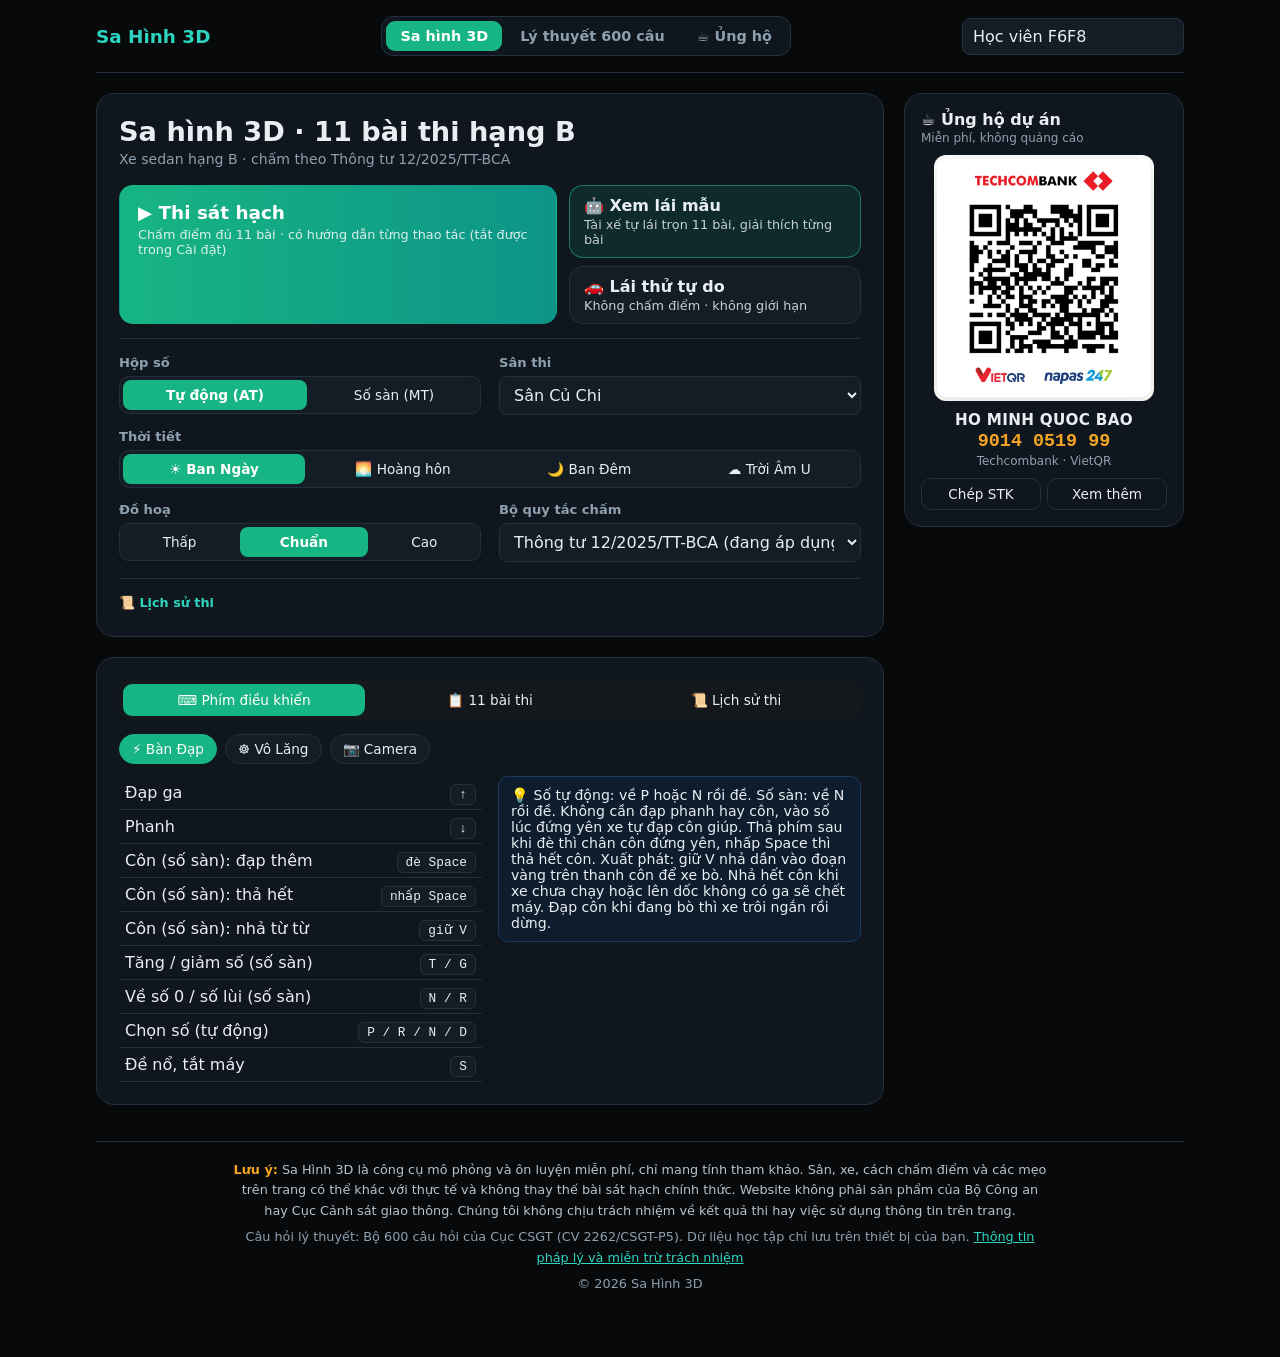
==== commit 7debd833: "Deploy 2026-11-21T17:10Z" ====
--- a/index.html
+++ b/index.html
@@ -4,7 +4,7 @@
     <meta charset="UTF-8" />
     <meta name="viewport" content="width=device-width, initial-scale=1.0, viewport-fit=cover" />
     <title>Sa Hình 3D</title>
-    <script type="module" crossorigin src="./assets/index-Cf-GEFT2.js"></script>
+    <script type="module" crossorigin src="./assets/index-Dllwmjvx.js"></script>
     <link rel="stylesheet" crossorigin href="./assets/index-DBIwWRS9.css">
   </head>
   <body>
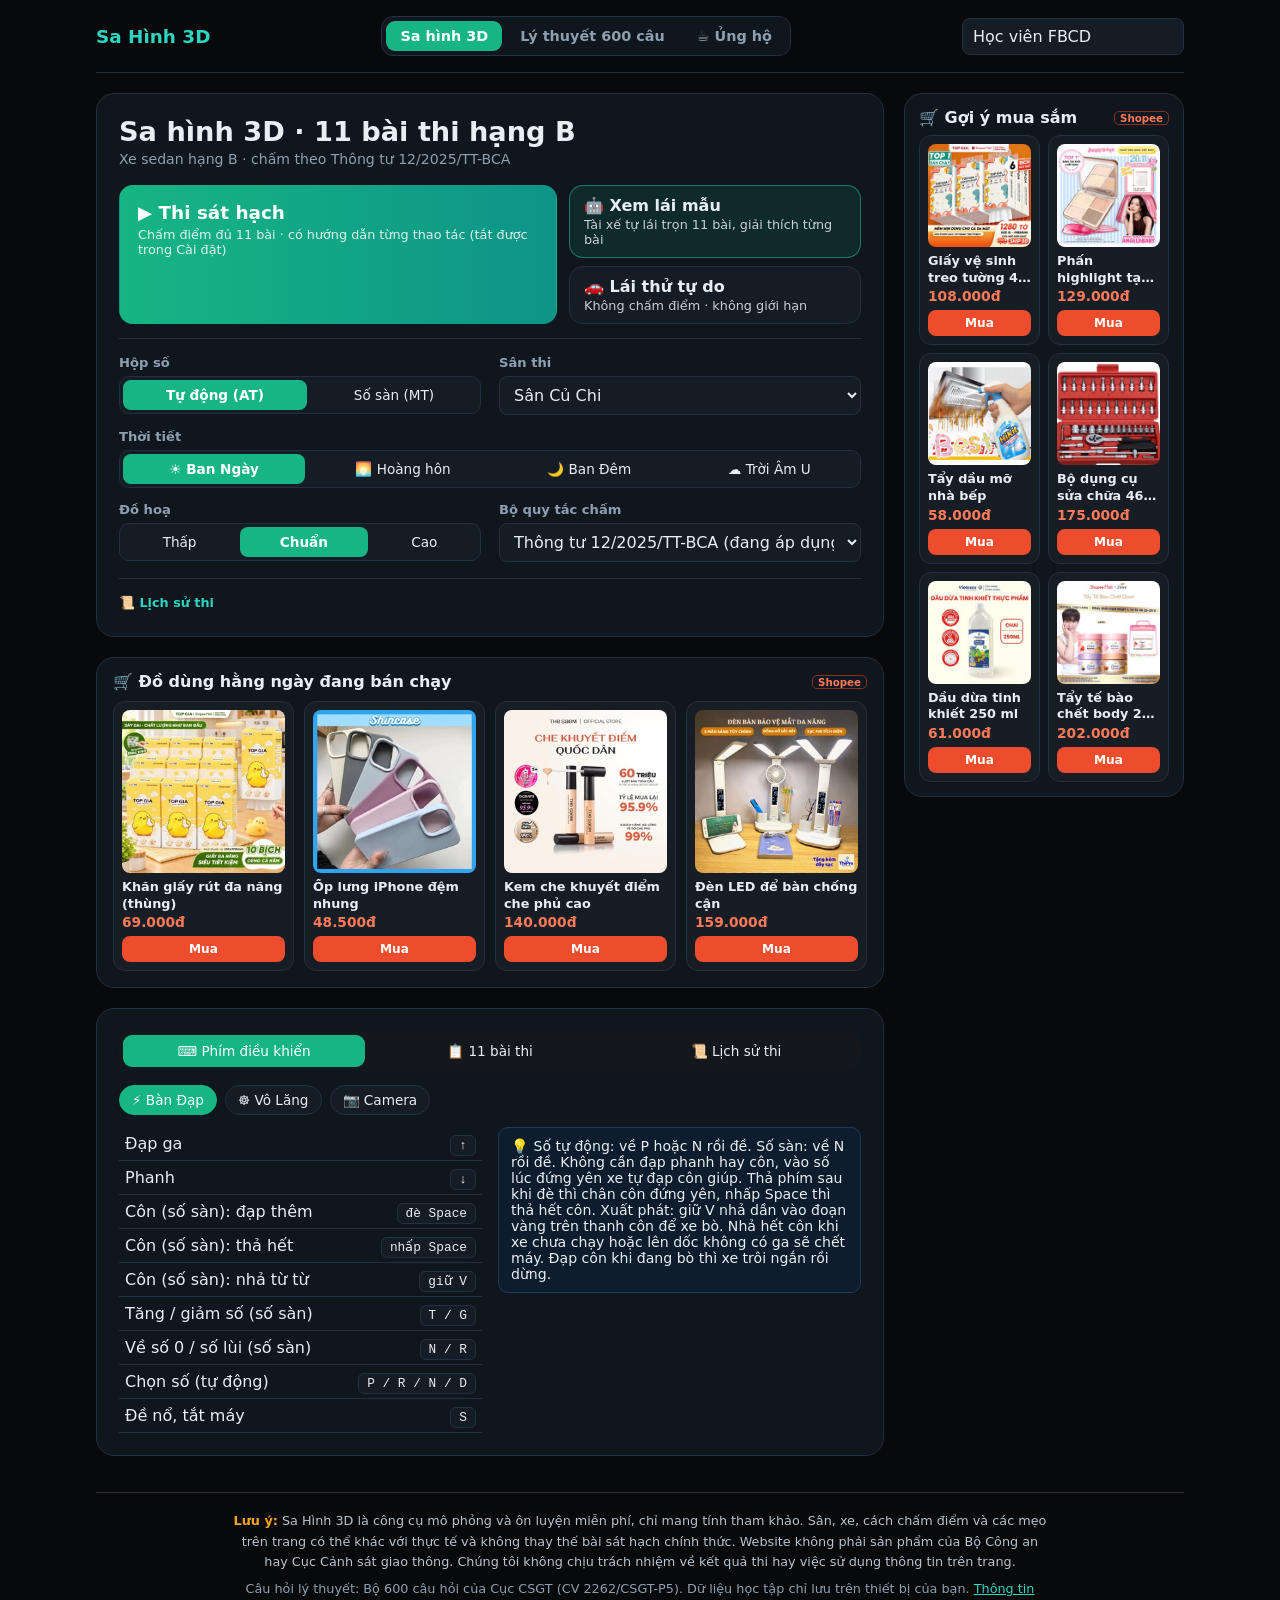
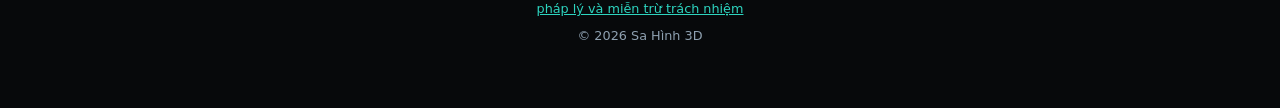
==== commit 99065698: "Deploy 2026-11-21T17:49Z" ====
--- a/index.html
+++ b/index.html
@@ -4,8 +4,8 @@
     <meta charset="UTF-8" />
     <meta name="viewport" content="width=device-width, initial-scale=1.0, viewport-fit=cover" />
     <title>Sa Hình 3D</title>
-    <script type="module" crossorigin src="./assets/index-Dllwmjvx.js"></script>
-    <link rel="stylesheet" crossorigin href="./assets/index-DBIwWRS9.css">
+    <script type="module" crossorigin src="./assets/index-BNjW6Wg-.js"></script>
+    <link rel="stylesheet" crossorigin href="./assets/index-y-EAqpSo.css">
   </head>
   <body>
     <div id="root"><p style="color:#8ea0b0;font-family:system-ui,sans-serif;text-align:center;padding-top:40vh">Đang tải Sa Hình 3D…</p></div>
--- a/assets/index-y-EAqpSo.css
+++ b/assets/index-y-EAqpSo.css
@@ -0,0 +1 @@
+:root{--bg: #07090b;--panel: #0f161d;--panel-2: #141d26;--line: #233040;--text: #e9eef3;--muted: #8ea0b0;--green: #17b583;--green-2: #2dd4bf;--red: #ef3b5d;--amber: #f5a524;--blue: #5aa9ff}*{box-sizing:border-box}html,body,#root{height:100%;margin:0}body{background:var(--bg);color:var(--text);font-family:Inter,Segoe UI,system-ui,sans-serif}button{font:inherit;color:inherit;cursor:pointer}h1,h2,h3,h4{margin:0 0 .5rem}small{font-size:.75em}.muted{color:var(--muted)}.danger-text{color:var(--red)}.ok-text{color:var(--green)}.accent{color:var(--blue)}.mono{font-family:ui-monospace,Menlo,monospace}.spacer{flex:1}.center-note{display:grid;place-items:center;height:100%;padding:24px;text-align:center}.lobby{max-width:1120px;margin:0 auto;padding:0 16px 48px}.top{display:flex;justify-content:space-between;align-items:center;padding:16px 0;border-bottom:1px solid var(--line);gap:12px}.brand{font-weight:800;font-size:1.15rem;color:var(--green-2)}.user input,select,.picker-row input{background:var(--panel-2);border:1px solid var(--line);color:var(--text);padding:8px 10px;border-radius:8px;font:inherit;max-width:100%}.pill{width:fit-content;margin:28px auto 12px;padding:4px 14px;border:1px solid #1d5c49;border-radius:99px;font:600 .75rem ui-monospace,Menlo,monospace;color:var(--green-2);text-align:center}.lobby h1{text-align:center;font-size:clamp(1.6rem,4vw,2.5rem);margin-bottom:28px}.lobby h1 em{font-style:normal;color:var(--green-2)}.grid{display:grid;grid-template-columns:repeat(auto-fit,minmax(min(100%,420px),1fr));gap:20px;margin-bottom:20px}.panel{background:var(--panel);border:1px solid var(--line);border-radius:18px;padding:22px;margin-bottom:20px;min-width:0}.grid .panel{margin-bottom:0}.panel table,.modal table{width:100%;border-collapse:collapse}.panel td,.panel th{padding:7px 6px;border-bottom:1px solid var(--line);text-align:left}.keycap{text-align:right!important}kbd{background:var(--panel-2);border:1px solid var(--line);border-radius:6px;padding:2px 8px;font-size:.8rem;white-space:nowrap}.tip{background:#0e1d2e;border:1px solid #1c3b5c;padding:10px 12px;border-radius:10px;font-size:.88rem}.meter-row{display:flex;justify-content:space-between;align-items:baseline;margin-top:14px}.meter-row b{font-size:1.8rem;color:var(--green-2)}.meter-row small{color:var(--muted);font-size:.85rem}.meter{height:8px;background:var(--panel-2);border-radius:9px;overflow:hidden;margin-bottom:14px}.meter div{height:100%;background:linear-gradient(90deg,var(--green),var(--green-2))}.field{display:flex;align-items:center;gap:14px;flex-wrap:wrap;padding:10px 0;border-top:1px solid var(--line)}.field.block{display:block}.field.block>span{display:block;margin-bottom:6px;color:var(--muted)}.field label{display:flex;gap:6px;align-items:center}.chips{display:flex;flex-wrap:wrap;gap:8px;margin-bottom:12px}.field .chips{margin:0}.chips button,.tabs button,.lesson-tabs button,.picker-row button{background:var(--panel-2);border:1px solid var(--line);border-radius:99px;padding:6px 12px;font-size:.85rem}.chips button.on,.tabs button.on,.lesson-tabs button.on,.picker-row button.on{background:var(--green);border-color:var(--green);color:#fff}.lesson-tabs{display:flex;flex-wrap:wrap;gap:6px;margin-bottom:12px}.lesson-tabs button{width:36px;height:36px;padding:0}.rule-cols{display:grid;grid-template-columns:repeat(auto-fit,minmax(min(100%,260px),1fr));gap:12px}ul{margin:.3rem 0 1rem;padding-left:1.2rem}li{margin:.2rem 0;font-size:.92rem}.primary{width:100%;padding:14px;border:0;border-radius:12px;background:linear-gradient(90deg,var(--green),#0d9488);color:#fff;font-weight:800;font-size:1.05rem;margin-top:12px}.primary.small{width:auto;padding:8px 16px;font-size:.9rem;margin:0}.primary:disabled{opacity:.6;cursor:wait}.ghost{background:transparent;border:1px solid var(--line);border-radius:10px;padding:9px 14px}.danger{background:#4b0f22;border:1px solid var(--red);border-radius:10px;padding:9px 14px;color:#ffc2d0}.row{display:flex;gap:8px;flex-wrap:wrap;margin-top:10px;align-items:center}.row .ghost{flex:1}.sim{position:fixed;top:0;right:0;bottom:0;left:0;overflow:hidden;background:#000;-webkit-user-select:none;user-select:none;touch-action:none}.sim-canvas{position:absolute;top:0;right:0;bottom:0;left:0;width:100%;height:100%;display:block}.hud-top{position:absolute;top:12px;left:12px;right:12px;display:flex;gap:10px;align-items:center;flex-wrap:wrap;pointer-events:none}.hud-top>*{pointer-events:auto}.hud-box{background:#0a0d11e0;border:1px solid rgba(255,255,255,.08);border-radius:10px;padding:8px 14px;display:inline-flex;gap:8px;align-items:center;font-size:.85rem;font-weight:600}.hud-box b{font-size:1.15rem}.hud-box.score b{min-width:34px}.rpm{color:var(--amber);margin-left:8px}.engine{background:#2b0d15;border:1px solid var(--red);color:#ff9fb2;border-radius:7px;padding:2px 8px;font-size:.72rem;font-weight:700;margin-left:6px}.sim.touch .engine{padding:6px 12px;font-size:.8rem;touch-action:none}.engine{cursor:pointer}.engine.on{background:#0c2a20;border-color:var(--green);color:#7ff2c9}.toast{position:absolute;top:66px;left:50%;transform:translate(-50%);background:#0a0d11eb;border:1px solid #5b4a1a;color:#ffd76a;padding:8px 16px;border-radius:10px;font-weight:600;max-width:min(90vw,640px);text-align:center;pointer-events:none}.danger-banner{position:absolute;top:110px;left:50%;transform:translate(-50%);background:var(--red);color:#fff;padding:8px 20px;border-radius:10px;font-weight:800;animation:pulse .6s infinite alternate}@keyframes pulse{to{opacity:.55}}.hud-bottom{position:absolute;bottom:12px;left:12px;right:12px;display:flex;gap:10px;align-items:flex-end;justify-content:center;pointer-events:none}.hud-bottom>*{pointer-events:auto}.hud-bottom.layout-left{justify-content:flex-start}.hud-bottom.layout-right{justify-content:flex-end}.hud-bottom.layout-spread{justify-content:space-between}.cam-btn,.gear-current{background:#14181dd9;border:1px solid rgba(255,255,255,.15);border-radius:12px;padding:10px 12px;font-weight:700}.console{background:#0a0d11bf;border-radius:16px;padding:10px;display:flex;flex-direction:column;align-items:center;gap:8px}.signals{display:flex;gap:6px}.signals button{width:40px;height:40px;border-radius:50%;background:#282d34e6;border:1px solid rgba(255,255,255,.15)}.signals button.lit{background:#d97706}.signals button.lit.red{background:var(--red)}.signals button.lit.green{background:var(--green)}.wheel{width:86px;height:86px;border-radius:50%;border:7px solid #2c3743;background:#161c22;touch-action:none;cursor:grab}.wheel-inner{width:100%;height:100%;position:relative;border-radius:50%;background:linear-gradient(#aab2ba,#aab2ba) center/70% 6px no-repeat,linear-gradient(#aab2ba,#aab2ba) center bottom/6px 50% no-repeat}.wheel-inner i{position:absolute;top:-8px;left:50%;width:8px;height:12px;margin-left:-4px;background:var(--amber);border-radius:2px}.steer-buttons{display:flex;gap:6px}.steer-buttons button{width:56px;height:56px;font-size:1.5rem;border-radius:12px;background:#282d34e6;border:1px solid rgba(255,255,255,.15);touch-action:none}.gear-box{position:relative}.gear-panel{position:absolute;bottom:100%;left:0;margin-bottom:6px;display:flex;flex-direction:column;gap:4px;background:#0a0d11e0;border-radius:10px;padding:6px}.gear-panel button{width:44px;height:34px;background:#282d34e6;border:1px solid rgba(255,255,255,.12);border-radius:7px;font-weight:700}.gear-panel button.on{background:var(--blue)}.pedal{width:56px;height:110px;border-radius:12px;display:flex;flex-direction:column;align-items:center;justify-content:space-between;padding:8px 2px;background:#14181dd9;border:1px solid rgba(255,255,255,.15);font-size:.72rem;font-weight:800;touch-action:none}.pedal small{font-weight:500;color:var(--muted)}.pedal.brake{color:#ffa6b6}.pedal.gas{color:#8cf0cf}.pedal.active{outline:2px solid currentColor;transform:translateY(2px)}.clutch{height:170px;color:#b7b4ff}.clutch input{writing-mode:vertical-lr;direction:rtl;height:110px;width:24px}.modal-back{position:fixed;top:0;right:0;bottom:0;left:0;background:#0000008c;display:grid;place-items:center;padding:16px;z-index:5}.modal{position:relative;background:#0a0d11;border:1px solid var(--line);border-radius:22px;padding:22px;width:min(480px,100%);max-height:calc(100vh - 32px);display:flex;flex-direction:column;overflow:auto}.modal.wide{width:min(720px,100%)}.modal.light{background:#fff;color:#17202a;border-color:#d9dee4}.modal.light .muted{color:#5e6b78}.modal.light .ghost{border-color:#cfd6dd;margin-top:8px}.modal-x{position:absolute;top:14px;right:16px;background:none;border:0;font-size:1.1rem}.tabs{display:flex;gap:4px;background:#14181d;padding:4px;border-radius:12px;margin:8px 0 12px}.tabs button{flex:1;border:0;background:none;border-radius:9px;padding:8px}.modal-body{overflow:auto;flex:1;min-height:180px}.modal-body h4{color:var(--green-2);font-size:.8rem;margin-top:12px}.modal-foot{display:flex;gap:8px;justify-content:flex-end;flex-wrap:wrap;margin-top:14px;padding-top:12px;border-top:1px solid var(--line)}.toggle{display:flex;justify-content:space-between;align-items:center;gap:12px;padding:8px 0;font-size:.9rem}.tour{position:absolute;top:72px;left:16px;width:min(360px,calc(100vw - 32px));background:#0a0d11;border:1px solid var(--amber);border-radius:14px;padding:14px;z-index:4}.tour p{font-size:.9rem;color:#c8d2da}.result-box{background:#f6f8fa;border:1px solid #e1e6eb;border-radius:14px;padding:12px 16px}.result-box p{margin:.3rem 0}.result-box b{font-size:1.4rem}.penalties{overflow:auto;max-height:34vh;margin-bottom:8px}.pen{border:1px solid #f5dcae;background:#fff8ea;border-radius:10px;padding:8px 12px;margin-bottom:6px;font-size:.9rem}.pen.dq{background:#ffeef1;border-color:#f7c1cd;color:#9d1537}.pen>div{display:flex;gap:8px;align-items:center}.badge{margin-left:auto;background:#fde7c0;padding:1px 7px;border-radius:6px;font-size:.72rem;font-weight:800}.pen.dq .badge{background:var(--red);color:#fff}.picker-row{display:flex;flex-wrap:wrap;align-items:center;gap:6px;background:#f5f8fb;border:1px solid #e1e6eb;border-radius:12px;padding:10px;margin-bottom:8px}.picker-row>span{flex:1 1 130px;font-weight:700}.picker-row button{background:#fff;border-color:#cfd6dd;color:#17202a}.picker-row input{width:74px;background:#fff;color:#17202a;border-color:#cfd6dd}.lesson-grid{display:grid;grid-template-columns:repeat(auto-fit,minmax(min(100%,240px),1fr));gap:6px;overflow:auto}.lesson-grid button{display:flex;flex-direction:column;gap:2px;text-align:left;background:#fff;border:1px solid #d9dee4;border-radius:12px;padding:10px}.lesson-grid button.on{background:var(--green);color:#fff}.history{border-bottom:1px solid #e5e9ee;padding:8px 0}.history summary{display:flex;gap:12px;flex-wrap:wrap;cursor:pointer}@media (max-width: 640px){.pedal{width:46px;height:84px}.wheel{width:68px;height:68px}.signals button{width:32px;height:32px}.clutch{height:130px}.clutch input{height:72px}.hud-box{padding:6px 8px;font-size:.74rem}.hud-bottom{gap:4px;left:4px;right:4px}}.hud-bottom.in-cabin{opacity:.5}.hud-bottom.in-cabin:hover{opacity:1}.seat-row{display:flex;align-items:center;justify-content:space-between;gap:12px;padding:6px 0;font-size:.88rem}.seat-row input{width:45%;min-width:120px}.tabs button{white-space:nowrap}.clutch-track{position:relative;display:flex}.bite-zone{position:absolute;left:-3px;width:4px;top:30%;height:35%;background:#f5c542;border-radius:2px;pointer-events:none}.main-tabs{display:flex;gap:4px;background:var(--panel);border:1px solid var(--line);border-radius:12px;padding:4px}.main-tabs a,.sub-tabs a{color:var(--muted);text-decoration:none;padding:7px 14px;border-radius:9px;font-weight:600;font-size:.9rem;white-space:nowrap}.main-tabs a.on{background:var(--green);color:#fff}.top{flex-wrap:wrap}.sub-tabs{display:flex;gap:6px;flex-wrap:wrap;justify-content:center;margin:20px 0}.sub-tabs a{border:1px solid var(--line);background:var(--panel)}.sub-tabs a.on{border-color:var(--green-2);color:var(--green-2)}.sub-tabs .count{margin-left:6px;background:#4b0f22;color:#ffb3c4;border-radius:99px;padding:1px 8px;font-size:.72rem}.source-note{text-align:center;color:var(--muted);font-size:.78rem;margin-top:28px}.lobby.quiz-exam{max-width:1240px}.qz-filters{justify-content:center}.qz-filters button.crit{border-color:#7a2238;color:#ff9fb2}.qz-filters button.crit.on{background:var(--red);border-color:var(--red);color:#fff}.qz-layout{display:grid;grid-template-columns:340px 1fr;gap:20px;align-items:start}.qz-side{padding:0;overflow:hidden;position:sticky;top:12px}.qz-side-head{display:flex;justify-content:space-between;align-items:baseline;gap:8px;padding:14px 16px;background:linear-gradient(90deg,#0d7a5a,#0f766e)}.qz-grid{display:grid;grid-template-columns:repeat(6,1fr);gap:6px;padding:12px;max-height:62vh;overflow:auto}.qz-grid button{position:relative;height:38px;border-radius:9px;border:1px solid var(--line);background:var(--panel-2);font-size:.85rem;font-weight:600}.qz-grid button.right{background:#0c3527;border-color:#16795a;color:#8cf0cf}.qz-grid button.wrong{background:#3b0f1c;border-color:#8f2440;color:#ffb3c4}.qz-grid button.cur{outline:2px solid var(--green-2);outline-offset:1px}.qz-grid button.saved:after{content:"";position:absolute;top:3px;right:3px;width:6px;height:6px;border-radius:50%;background:var(--amber)}.qz-card{margin:0}.qz-toolbar{display:flex;align-items:center;gap:8px;flex-wrap:wrap;margin-bottom:14px}.qz-num{background:#0c3527;color:#8cf0cf;border:1px solid #16795a;border-radius:8px;padding:3px 10px;font-weight:700;font-size:.85rem}.qz-crit,.xm-crit{background:var(--red);color:#fff;border-radius:8px;padding:3px 10px;font-weight:700;font-size:.78rem}.qz-tools{display:flex;gap:4px;background:var(--panel-2);border-radius:12px;padding:4px}.qz-tools button{width:38px;height:38px;border:0;border-radius:9px;background:none;font-size:1rem}.qz-tools button:hover:not(:disabled){background:#1d2a36}.qz-tools button:disabled{opacity:.35;cursor:default}.qz-tools button.on{background:#3a2c0b}.qz-tools button.check{background:#0c3527;color:#8cf0cf;font-weight:800}.qz-question h3{font-size:1.12rem;line-height:1.5}.qz-img{background:#fff;border-radius:12px;padding:10px;margin:12px 0;display:flex;justify-content:center}.qz-img img{max-width:100%;max-height:360px;object-fit:contain}.qz-options{display:flex;flex-direction:column;gap:8px;margin-top:12px}.qz-opt{text-align:left;background:var(--panel-2);border:1px solid var(--line);border-radius:12px;padding:12px 14px;line-height:1.45}.qz-opt:disabled{cursor:default}.qz-opt.sel{border-color:var(--blue);background:#0e1d2e}.qz-opt.right{border-color:var(--green);background:#0c3527}.qz-opt.wrong{border-color:var(--red);background:#3b0f1c}.qz-opt.tip-focus,.qz-opt.trap-focus,.qz-img.tip-focus{position:relative;outline:3px dashed #facc15;outline-offset:3px;animation:qz-focus 1s ease-in-out 3 alternate}.qz-opt.trap-focus{outline-color:#f87171}.qz-img{position:relative}.qz-focus-label{position:absolute;top:-11px;right:10px;background:#facc15;color:#1a1400;font-size:.72rem;font-weight:800;padding:1px 8px;border-radius:6px;line-height:1.5}.qz-focus-label.trap{background:#f87171;color:#2a0505}.qz-tipmark{background:#facc154d;color:inherit;border-bottom:2px solid #facc15;border-radius:3px;padding:0 2px}@keyframes qz-focus{0%{outline-offset:3px}to{outline-offset:6px}}.qz-verdict{margin:12px 0 0;padding:10px 12px;border-radius:10px;font-weight:600}.qz-verdict.ok{background:#0c3527;color:#8cf0cf}.qz-verdict.bad{background:#3b0f1c;color:#ffb3c4}.qz-hint{font-size:.78rem;margin:14px 0 0}.qz-empty{min-height:200px}.qz-stat{padding:10px 0;border-top:1px solid var(--line)}.qz-stat .meter{margin:6px 0 4px}.qz-review-links{display:grid;gap:10px;margin-bottom:20px}.qz-big-link{display:grid;grid-template-columns:auto 1fr;gap:0 12px;align-items:center;text-decoration:none;color:inherit;background:var(--panel-2);border:1px solid var(--line);border-radius:12px;padding:12px 14px}.qz-big-link b{grid-row:span 2;font-size:1.6rem;color:var(--green-2);min-width:44px;text-align:center}.qz-hist-title{margin-top:8px}.qz-stats a{color:var(--green-2)}@media (max-width: 860px){.qz-layout{grid-template-columns:1fr}.qz-side{position:static}.qz-grid{grid-template-columns:repeat(auto-fill,minmax(44px,1fr));max-height:180px}}.xm-window,.xm-exam,.xm-overlay{color:#10225e;font-family:Times New Roman,Times,serif}.xm-window{max-width:780px;margin:0 auto;background:#fffdf0;border:2px solid #7cc4e6;border-radius:8px;overflow:hidden;box-shadow:0 10px 40px #00000059}.xm-titlebar{display:flex;align-items:center;gap:8px;background:#eef3f8;color:#222;font-size:.78rem;font-weight:700;padding:6px 10px;border-bottom:1px solid #c9d6e2}.xm-winlogo{width:12px;height:12px;background:linear-gradient(90deg,#f25022 50%,#7fba00 50%) top/100% 50% no-repeat,linear-gradient(90deg,#00a4ef 50%,#ffb900 50%) bottom/100% 50% no-repeat}.xm-banner{background:radial-gradient(circle at 30% 30%,#0f4a5c,#0b2547 70%);color:#fff;text-align:center;font-size:clamp(1rem,3vw,1.6rem);font-weight:700;letter-spacing:.06em;padding:14px 10px;border-bottom:3px solid #e7a2a2}.xm-login{padding:18px 22px 20px}.xm-stepnote{background:#fff6d6;border:1px solid #f0d27a;border-radius:6px;padding:10px 12px;margin-bottom:16px;font-size:.9rem;color:#5a4300}.xm-stepnote b{color:#8a4b00}.xm-form{display:grid;gap:10px}.xm-row{display:grid;grid-template-columns:120px 1fr;align-items:center;gap:10px;font-weight:700}.xm-row select{background:#eee;color:#333;border:1px solid #bbb;border-radius:3px;padding:7px 10px;font:600 .95rem Times New Roman,serif}.xm-row select:not(:disabled){background:#fff}.xm-sbd{grid-template-columns:120px auto 1fr}.xm-sbd-fields{display:flex;gap:8px;align-items:center}.xm-sbd input{width:96px;text-align:center;font:700 1.1rem Times New Roman,serif;color:#c00;border:2px solid #f0c040;border-radius:3px;padding:6px;background:#fff}.xm-fixed{width:96px;border:1px solid #999;padding:6px 10px;background:#fff}.xm-btn{background:#ffe6d5;border:1px solid #c99;border-radius:3px;padding:7px 16px;font:600 .95rem Times New Roman,serif;color:#10225e}.xm-btn.small{padding:5px 10px;font-size:.82rem}.xm-btn:disabled{background:#eee;color:#aaa;border-color:#ccc;cursor:default}.xm-verify{justify-self:end;min-width:170px;padding:12px}.xm-candidate{display:flex;gap:22px;align-items:center;border-top:1px solid #ddd;border-bottom:1px solid #ddd;margin:16px 0;padding:16px 0}.xm-photo{width:104px;height:128px;flex:none;border:2px solid #888;padding:4px;background:#fff;display:grid;place-items:center}.xm-photo svg{width:70%;fill:#c9cfd6}.xm-candidate dl,.xm-result dl{display:grid;grid-template-columns:auto 1fr;gap:6px 18px;margin:0}.xm-candidate dt,.xm-result dt{font-weight:700}.xm-candidate dd,.xm-result dd{margin:0;font-weight:700;color:#0b1f8a}.xm-actions{display:flex;justify-content:flex-end;gap:10px}.xm-exam{display:grid;grid-template-columns:1fr 330px;border:3px solid #1e88c8;border-radius:6px;overflow:hidden;background:#fff;height:max(600px,calc(100vh - 150px));position:relative}.quiz-exam .sub-tabs{margin:12px 0}.xm-main{display:flex;flex-direction:column;min-width:0}.xm-question{flex:1;padding:20px 28px;font-family:Arial,Helvetica,sans-serif;overflow:auto}.xm-question h2{color:#c4141b;font-size:1.5rem;line-height:1.25;margin-bottom:14px}.xm-review-tag{display:flex;gap:10px;align-items:center;color:#555;font-size:.85rem;margin-bottom:8px}.xm-img{background:#f6f7f8;border:1px solid #e3e5e8;border-radius:4px;display:flex;justify-content:center;padding:6px;margin-bottom:12px}.xm-img img{max-width:100%;max-height:300px;object-fit:contain}.xm-opts{display:flex;flex-direction:column;gap:4px}.xm-opt{color:#111;font-size:1.18rem;line-height:1.5;padding:6px 8px;border-radius:4px;cursor:pointer}.xm-opt.sel{background:#e8f1ff}.xm-opt.right{background:#e3f8ee}.xm-opt.wrong{background:#fde4e7}.xm-mine{color:#888;font-size:.85rem;margin-left:8px;white-space:nowrap}.xm-timebar{position:relative;height:26px;background:#e9e9e9;border-top:1px solid #ccc}.xm-timebar div{height:100%;background:#d92a2a;transition:width .25s linear}.xm-timebar span{position:absolute;top:0;right:0;bottom:0;left:0;display:grid;place-items:center;font-weight:700;font-size:.85rem;color:#111}.xm-foot{display:grid;grid-template-columns:1fr 1fr auto;gap:16px;align-items:center;background:#2e4a66;color:#fff;padding:12px 18px;font-size:.88rem}.xm-foot fieldset{border:1px solid #8fb0cf;border-radius:4px;margin:0;padding:4px 12px 8px}.xm-foot legend{font-weight:700;padding:0 4px}.xm-foot fieldset b{color:#9fdcff}.xm-gap{margin-left:32px}.xm-foot p{margin:0;text-align:center;color:#d5e3f0;font-size:.8rem}.xm-brandcard{background:#fff;color:#145a4a;border-radius:8px;padding:8px 14px;display:flex;flex-direction:column;align-items:center;gap:2px;font-family:Georgia,serif}.xm-brandcard small{color:#666;font-size:.72rem}.xm-brandcard .xm-answered{color:#17915f;font-weight:700}.xm-side{background:#fbe3cc;border-left:2px solid #1e88c8;padding:10px;display:flex;flex-direction:column;gap:8px;overflow:auto}.xm-clock{display:flex;justify-content:space-between;align-items:center;background:#fff;border:2px solid #8cc6e6;border-radius:4px;padding:6px 14px}.xm-clock span{font-size:.66rem;font-weight:700;line-height:1.15;text-align:center}.xm-clock b{font:700 2rem Courier New,ui-monospace,monospace;color:#0b2a8a;letter-spacing:.08em}.xm-cells{display:grid;grid-template-columns:1fr 1fr;grid-template-rows:repeat(15,auto);grid-auto-flow:column;gap:4px 6px}.xm-cell{display:flex;justify-content:space-between;align-items:center;gap:4px;background:#fde4cf;border:2px solid #6b4a3a;border-radius:4px;padding:1px 6px;cursor:pointer;min-height:31px}.xm-cell.cur{background:#f58a8a}.xm-cell.done{background:#8fe39a}.xm-cell.done.cur{background:#6fd47c;outline:2px solid #c4141b}.xm-cell.ok{background:#fff1a8}.xm-cell.bad{background:#ffc9d2}.xm-cell.blank{opacity:.85}.xm-cell.cur.ok,.xm-cell.cur.bad,.xm-cell.cur.blank{outline:2px solid #1e88c8}.xm-n{font-weight:700;font-size:.95rem}.xm-boxes{display:flex;gap:3px}.xm-boxes label{display:flex;flex-direction:column;align-items:center;font:700 .58rem Arial,sans-serif;color:#10225e}.xm-boxes button{width:16px;height:16px;padding:0;border:1px solid #777;background:#fff;border-radius:2px;font-size:.7rem;line-height:14px;color:#fff}.xm-boxes button.on{background:#1683d8;border-color:#1268ad}.xm-end{margin-top:auto;background:#fff;border:2px solid #1e88c8;border-radius:8px;padding:6px;color:#c4141b;font:700 1.6rem Times New Roman,serif;letter-spacing:.06em}.xm-end.small{font-size:.95rem;color:#10225e;margin:0}.xm-end.plain{border-color:#ccc}.xm-side-actions{margin-top:auto;display:grid;grid-template-columns:1fr 1fr;gap:6px}.xm-side-actions .xm-end.small{font-size:.82rem;padding:8px 4px}.xm-keys{font-size:.7rem;text-align:center;color:#555}.xm-keys kbd{background:#eef2f6;border-color:#ccd5de;color:#10225e;padding:0 4px}.xm-overlay{position:fixed;top:0;right:0;bottom:0;left:0;background:#00000059;display:grid;place-items:center;padding:16px;z-index:20}.xm-dialog{width:min(360px,100%);background:#fff;border:1px solid #888;box-shadow:0 8px 30px #00000059;font-family:Segoe UI,Arial,sans-serif;color:#111}.xm-dialog-title,.xm-result-title{display:flex;justify-content:space-between;align-items:center;padding:8px 12px;font-size:.9rem}.xm-dialog-title button,.xm-result-title button{background:none;border:0;font-size:.9rem}.xm-dialog-body{display:flex;align-items:center;gap:14px;padding:18px 22px}.xm-qicon{width:36px;height:36px;flex:none;border-radius:50%;background:#1683d8;color:#fff;display:grid;place-items:center;font-weight:700;font-size:1.2rem}.xm-dialog-foot{display:flex;justify-content:flex-end;gap:8px;background:#f0f0f0;padding:10px 12px}.xm-dialog-foot button{min-width:78px;background:#fdfdfd;border:1px solid #adadad;padding:4px 10px;font:inherit;font-size:.88rem}.xm-dialog-foot button:focus{outline:2px solid #1683d8}.xm-result{width:min(660px,100%);max-height:calc(100vh - 32px);overflow:auto;background:#eef7fd;border:2px solid #5bb0e0;border-radius:6px;box-shadow:0 10px 40px #0006}.xm-result-title{background:#74c2ec;color:#10225e;font-weight:700;font-size:1rem}.xm-result fieldset{margin:14px 18px;border:1px solid #7fbcd9;border-radius:4px;padding:10px 14px}.xm-result legend{font-weight:700;padding:0 6px}.xm-result-info{display:flex;gap:18px;align-items:center}.xm-result-info .xm-photo{width:84px;height:100px}.xm-result-grid{display:grid;grid-template-columns:1fr auto;gap:16px;align-items:center}.xm-result-grid dd{color:#d0141b;font-size:1.15rem;text-align:right;min-width:40px}.xm-verdict{border-left:1px solid #9cc;padding-left:18px;text-align:center;font:700 1.3rem Arial,sans-serif;display:flex;flex-direction:column;gap:4px}.xm-verdict.fail{color:#d0141b}.xm-verdict.pass{color:#128a3c}.xm-verdict small{font-size:.82rem;font-weight:600}.xm-result-foot{display:flex;justify-content:space-between;gap:10px;padding:0 18px 16px}@media (max-width: 900px){.xm-exam{grid-template-columns:1fr;height:auto}.xm-side{border-left:0;border-top:2px solid #1e88c8}.xm-cells{grid-template-columns:repeat(5,1fr);grid-template-rows:none;grid-auto-flow:row}.xm-cell{flex-direction:column;align-items:stretch}.xm-boxes{justify-content:center}.xm-foot{grid-template-columns:1fr}.xm-foot p{display:none}.xm-question{padding:16px}.xm-question h2{font-size:1.2rem}.xm-opt{font-size:1.02rem}.xm-row,.xm-sbd{grid-template-columns:1fr}.xm-verify{justify-self:stretch}.xm-result-grid{grid-template-columns:1fr}.xm-verdict{border-left:0;padding-left:0}}@media (max-width: 480px){.xm-cells{grid-template-columns:repeat(3,1fr)}.xm-candidate{flex-direction:column;align-items:flex-start}}.qz-layout{grid-template-columns:280px minmax(0,1fr) 240px}.tips-panel{margin:0;padding:0;overflow:hidden;position:sticky;top:12px;max-height:calc(100vh - 24px);display:flex;flex-direction:column}.tips-head{display:flex;flex-direction:column;gap:2px;padding:14px 16px;background:linear-gradient(90deg,#7a4a07,#92400e)}.tips-head small{color:#fde7c0}.tips-list{display:flex;flex-direction:column;gap:6px;padding:10px;overflow:auto}.tip-item{display:flex;flex-direction:column;gap:5px;text-align:left;background:var(--panel-2);border:1px solid var(--line);border-radius:10px;padding:8px 10px;font-size:.8rem;line-height:1.4}.tip-item b{font-weight:700}.tip-item span{color:#c8d2da}.tip-item.on{border-color:var(--amber);background:#2a1f07}.tip-badge{display:inline-block;background:var(--amber);color:#1a1205;border-radius:6px;padding:0 6px;margin-right:6px;font-size:.7rem}.tips-foot{font-size:.72rem;padding:0 12px 12px;margin:0}.tips-foot a{color:var(--amber)}.tip-explain{display:flex;flex-direction:column;gap:8px;margin-top:10px}.tip-line{display:flex;flex-direction:column;gap:4px;border-radius:10px;padding:10px 12px;font-size:.9rem;line-height:1.45}.tip-line em{font-style:normal;font-weight:600}.tip-line.tip{background:#2a1f07;border:1px solid #7a5a12;color:#fde7c0}.tip-line.trap{background:#3b0f1c;border:1px solid #8f2440;color:#ffc2d0}.tip-line.hint{background:#0e1d2e;border:1px solid #1c3b5c;color:#cfe3f7}.tip-line.none{background:var(--panel-2);border:1px solid var(--line);color:var(--muted)}.tip-explain.light .tip-line{font-family:Arial,sans-serif}.tip-explain.light .tip-line.tip{background:#fff8e6;border-color:#f0c96a;color:#6b4600}.tip-explain.light .tip-line.trap{background:#ffeef1;border-color:#f2a8b8;color:#8f1d39}.tip-explain.light .tip-line.hint{background:#eef6ff;border-color:#b9d6f2;color:#1d4670}.tip-explain.light .tip-line.none{background:#f4f5f7;border-color:#dde1e6;color:#555}.xm-correct{font-family:Arial,sans-serif;color:#111;margin:12px 0 0}.xm-correct b{color:#128a3c}@media (max-width: 1100px){.qz-layout{grid-template-columns:260px minmax(0,1fr)}.tips-panel{grid-column:1 / -1;position:static;max-height:none}}@media (max-width: 860px){.qz-layout{grid-template-columns:1fr}}.main-tabs a.donate-tab.on{background:var(--amber);color:#1a1205}.donate{max-width:720px;margin:0 auto;text-align:center}.donate h1 em{font-style:normal;color:var(--amber)}.donate-lead{max-width:560px;margin:0 auto 24px;line-height:1.6}.donate-card{display:grid;grid-template-columns:minmax(0,300px) 1fr;gap:24px;align-items:center;background:var(--panel);border:1px solid var(--line);border-radius:18px;padding:22px;text-align:left}.donate-card img{width:100%;border-radius:14px;background:#fff}.donate-info{display:flex;flex-direction:column;gap:10px}.donate-info b{font-size:1.3rem;letter-spacing:.03em}.donate-acc{display:flex;align-items:center;gap:12px;flex-wrap:wrap}.donate-acc .mono{font-size:1.5rem;color:var(--amber);font-weight:700}@media (max-width: 640px){.donate-card{grid-template-columns:1fr;text-align:center}.donate-card img{max-width:300px;margin:0 auto}.donate-acc{justify-content:center}}.qz-side-actions{display:grid;grid-template-columns:1fr 1fr;gap:6px;padding:10px 12px 0}.qz-side-actions button,.qz-nav button,.qz-save{background:var(--panel-2);border:1px solid var(--line);border-radius:10px;padding:8px 10px;font-size:.85rem;font-weight:600}.qz-side-actions button:disabled,.qz-nav button:disabled{opacity:.4;cursor:default}.qz-confirm{margin:10px 12px 0;padding:10px 12px;border:1px solid #8f2440;background:#3b0f1c;border-radius:10px;font-size:.82rem;color:#ffc2d0;display:flex;flex-direction:column;gap:8px}.qz-confirm>div{display:flex;gap:6px}.qz-confirm .danger,.qz-confirm .ghost{padding:6px 10px;font-size:.82rem}.qz-save.on{background:#3a2c0b;border-color:var(--amber);color:#fde7c0}.qz-nav{display:flex;align-items:center;justify-content:space-between;gap:10px;margin-top:16px;padding-top:14px;border-top:1px solid var(--line)}.qz-nav button{padding:10px 18px;font-size:.92rem}.qz-nav button.next{background:var(--green);border-color:var(--green);color:#fff}.qz-side-head{flex-direction:column;align-items:flex-start;gap:2px}.qz-grid{grid-template-columns:repeat(auto-fill,minmax(40px,1fr))}.xm-exam{grid-template-rows:minmax(0,1fr)}.xm-main,.xm-question{min-height:0}@media (max-width: 900px){.xm-exam{grid-template-rows:auto}}.lobby-layout{display:grid;grid-template-columns:minmax(0,1fr) 280px;gap:20px;align-items:start;margin-top:20px}.lobby-main{display:flex;flex-direction:column;gap:20px;min-width:0}.lobby-main .panel{margin:0}.lobby-side{position:sticky;top:12px}.start-head{display:flex;justify-content:space-between;align-items:flex-start;gap:16px}.start-head h1{font-size:clamp(1.25rem,2.6vw,1.7rem);margin:0 0 4px;text-align:left}.start-head p{margin:0;font-size:.88rem}.attempts{flex:none;display:flex;align-items:baseline;gap:4px;background:#0c3527;border:1px solid #16795a;border-radius:12px;padding:6px 12px}.attempts b{font-size:1.6rem;color:var(--green-2)}.attempts small{color:#8cf0cf}.attempts.empty{background:#3b0f1c;border-color:#8f2440}.attempts.empty b,.attempts.empty small{color:#ffb3c4}.start-actions{display:grid;grid-template-columns:3fr 2fr;gap:12px;margin:18px 0 8px}.start-btn{display:flex;flex-direction:column;align-items:flex-start;gap:4px;padding:16px 18px;border-radius:14px;text-align:left;border:1px solid var(--line)}.start-btn span{font-size:1.15rem;font-weight:800}.start-btn small{font-size:.8rem;opacity:.85}.start-btn.exam{background:linear-gradient(90deg,var(--green),#0d9488);border-color:transparent;color:#fff}.start-btn.exam:disabled{background:var(--panel-2);color:var(--muted);border-color:var(--line);cursor:default}.start-btn.free{background:var(--panel-2)}.start-btn.free:hover{border-color:var(--green-2)}.link-btn{background:none;border:0;color:var(--green-2);padding:4px 0;font-weight:600}.setup-grid{display:grid;grid-template-columns:1fr 1fr;gap:14px 18px;margin-top:14px;padding-top:16px;border-top:1px solid var(--line)}.setup{display:flex;flex-direction:column;gap:6px;min-width:0}.setup.wide{grid-column:1 / -1}.setup>span{color:var(--muted);font-size:.82rem;font-weight:600}.setup select{width:100%}.seg{display:flex;flex-wrap:wrap;gap:4px;background:var(--panel-2);border:1px solid var(--line);border-radius:10px;padding:3px}.seg button{flex:1 1 auto;background:none;border:0;border-radius:8px;padding:7px 10px;font-size:.85rem;white-space:nowrap}.seg button.on{background:var(--green);color:#fff;font-weight:700}.start-foot{display:flex;justify-content:space-between;align-items:center;gap:12px;flex-wrap:wrap;margin-top:16px;padding-top:12px;border-top:1px solid var(--line);font-size:.8rem}.start-foot code{background:var(--panel-2);padding:1px 6px;border-radius:5px}.info-tabs{margin:0 0 14px}.keys-body{display:grid;grid-template-columns:minmax(0,1fr) minmax(0,1fr);gap:16px;align-items:start}.keys-body .tip{margin:0}.small-note{font-size:.8rem;margin:0 0 8px}.donate-lite{margin:0;padding:16px;display:flex;flex-direction:column;gap:10px}.donate-lite-head{display:flex;flex-direction:column;gap:2px}.donate-lite img{width:100%;max-width:220px;align-self:center;border-radius:12px;background:#fff}.donate-lite-info{display:flex;flex-direction:column;align-items:center;gap:2px;text-align:center}.donate-lite-info b{font-size:.95rem;letter-spacing:.02em}.donate-lite-info .mono{font-size:1.15rem;color:var(--amber);font-weight:700}.donate-lite-actions{display:grid;grid-template-columns:1fr 1fr;gap:6px}.donate-lite-actions .ghost{text-align:center;text-decoration:none;color:inherit;font-size:.85rem;padding:7px 8px}@media (max-width: 960px){.lobby-layout{grid-template-columns:1fr}.lobby-side{position:static;max-width:420px;width:100%;justify-self:center}.keys-body{grid-template-columns:1fr}}@media (max-width: 560px){.start-actions,.setup-grid{grid-template-columns:1fr}.start-head{flex-direction:column}}.start-foot code{display:none}.demo-btn{display:flex;flex-direction:column;align-items:flex-end;gap:2px;background:var(--panel-2);border:1px solid var(--line);border-radius:10px;padding:8px 14px;font-weight:700;font-size:.9rem}.demo-btn small{font-weight:500;color:var(--muted);font-size:.75rem}.demo-btn:hover{border-color:var(--green-2)}@media (max-width: 560px){.demo-btn{align-items:flex-start;width:100%}}.history-list .history{border-bottom:1px solid var(--line)}.history-list .history ul{margin-top:8px}.demo-panel{position:absolute;top:64px;right:12px;width:min(360px,calc(100vw - 24px));max-height:calc(100vh - 230px);display:flex;flex-direction:column;background:#0a0d11e6;border:1px solid rgba(45,212,191,.4);border-radius:14px;z-index:3;overflow:hidden}.demo-head{display:flex;align-items:center;gap:10px;padding:8px 10px;border-bottom:1px solid rgba(255,255,255,.08)}.demo-panel.closed .demo-head{border-bottom:0}.demo-head b{flex:1;font-size:.9rem}.demo-speed{display:flex;gap:2px;background:#ffffff0f;border-radius:8px;padding:2px}.demo-speed button{background:none;border:0;border-radius:6px;padding:4px 10px;font-weight:700;font-size:.82rem}.demo-speed button.on{background:var(--green);color:#fff}.demo-toggle{background:none;border:0;font-size:1rem;padding:2px 6px}.demo-body{padding:10px 14px 12px;overflow:auto;font-size:.86rem;line-height:1.5}.demo-body h4{margin:0 0 6px;color:var(--green-2);font-size:.92rem}.demo-body ol{margin:0 0 8px;padding-left:1.2rem}.demo-body li{font-size:.84rem;margin:.15rem 0}.demo-tip{margin:0;padding:8px 10px;background:#2a1f07;border:1px solid #7a5a12;border-radius:8px;color:#fde7c0}@media (max-width: 640px){.demo-panel{top:auto;bottom:150px;max-height:40vh}}.site-footer{margin-top:36px;padding:18px 4px 8px;border-top:1px solid var(--line);text-align:center;font-size:.8rem;line-height:1.6;color:#b7c3ce}.site-footer p{max-width:820px;margin:0 auto 6px}.site-footer b{color:var(--amber)}.site-footer a{color:var(--green-2)}.legal{max-width:860px;margin:24px auto 0;line-height:1.65}.legal h1{font-size:clamp(1.3rem,3vw,1.8rem)}.legal h2{font-size:1.05rem;margin-top:22px;color:var(--green-2)}.legal li{font-size:.95rem;margin:.35rem 0}.legal p{font-size:.95rem}.hud-bottom.hidden{display:none}.sim.touch,.sim.touch *{-webkit-user-select:none;user-select:none;-webkit-touch-callout:none;-webkit-tap-highlight-color:transparent}.sim.touch{overscroll-behavior:none}.touch-hud{position:absolute;left:0;right:0;bottom:0;display:flex;justify-content:space-between;align-items:flex-end;gap:12px;padding:8px max(10px,env(safe-area-inset-right)) max(10px,env(safe-area-inset-bottom)) max(10px,env(safe-area-inset-left));pointer-events:none;z-index:2}.touch-hud>*{pointer-events:auto}.touch-hud button,.t-wheel,.t-clutch{touch-action:none}.touch-left,.touch-right{display:flex;flex-direction:column;gap:8px}.touch-left{align-items:flex-start}.touch-right{align-items:flex-end}.touch-row{display:flex;gap:6px;align-items:center}.t-btn{min-width:48px;height:44px;padding:0 10px;border-radius:12px;background:#14181dd1;border:1px solid rgba(255,255,255,.18);color:#fff;font-weight:700;font-size:.95rem}.t-btn.wide{min-width:96px}.t-btn.lit{background:#d97706;border-color:#f59e0b}.t-btn.lit.red{background:var(--red);border-color:var(--red)}.t-btn.lit.green{background:var(--green);border-color:var(--green)}.t-btn.engine-btn{background:#3b0f1c;border-color:#8f2440}.t-btn.engine-btn.on{background:#0c3527;border-color:var(--green)}.t-wheel{position:relative;width:clamp(130px,34vh,200px);height:clamp(130px,34vh,200px);border-radius:50%;border:10px solid #2c3743;background:#161c22d9;box-shadow:0 4px 18px #00000073}.t-wheel-inner{width:100%;height:100%;position:relative;border-radius:50%;background:linear-gradient(#aab2ba,#aab2ba) center/72% 8px no-repeat,linear-gradient(#aab2ba,#aab2ba) center bottom/8px 50% no-repeat}.t-wheel-inner i{position:absolute;top:-12px;left:50%;width:10px;height:16px;margin-left:-5px;background:var(--amber);border-radius:3px}.t-wheel small{position:absolute;left:50%;bottom:-22px;transform:translate(-50%);font:700 .75rem ui-monospace,Menlo,monospace;color:#fff;background:#0000008c;padding:1px 6px;border-radius:6px}.t-gears{display:flex;gap:3px;background:#14181dd1;border:1px solid rgba(255,255,255,.18);border-radius:12px;padding:3px}.t-gears button{min-width:40px;height:38px;border:0;border-radius:9px;background:none;color:#fff;font-weight:800;font-size:.95rem}.t-gears button.on{background:var(--blue)}.touch-pedals{display:flex;gap:10px;align-items:flex-end}.t-pedal{width:clamp(72px,11vw,110px);height:clamp(120px,36vh,200px);border-radius:16px;background:#14181dd9;border:2px solid rgba(255,255,255,.18);font-weight:800;font-size:1rem;letter-spacing:.04em}.t-pedal.brake{color:#ffa6b6;border-color:#ef3b5d8c}.t-pedal.gas{color:#8cf0cf;border-color:#17b5838c;height:clamp(140px,42vh,230px)}.t-pedal.active{background:#ffffff29;transform:translateY(3px) scale(.98)}.t-clutch{position:relative;width:64px;height:clamp(120px,36vh,200px);border-radius:16px;background:#14181dd9;border:2px solid rgba(183,180,255,.5);color:#b7b4ff}.t-clutch-label{position:absolute;top:6px;left:0;right:0;text-align:center;font-weight:800;font-size:.8rem}.t-bite{position:absolute;left:8px;right:8px;top:35%;height:35%;background:#f5c54247;border-top:2px solid #f5c542;border-bottom:2px solid #f5c542}.t-clutch-knob{position:absolute;left:6px;right:6px;height:14px;margin-top:-7px;border-radius:7px;background:#b7b4ff;box-shadow:0 0 10px #b7b4ffb3}.t-clutch small{position:absolute;bottom:4px;left:0;right:0;text-align:center;font-size:.58rem;color:var(--muted)}.sim.touch .demo-panel{max-height:38vh;width:min(320px,46vw)}.sim.touch .hud-top{top:max(8px,env(safe-area-inset-top));left:max(8px,env(safe-area-inset-left));right:max(8px,env(safe-area-inset-right))}.t-wheel-hint{max-width:190px;font-size:.78rem;font-weight:700;color:#fde7c0;background:#0a0d11bf;border:1px solid rgba(245,165,36,.5);border-radius:10px;padding:6px 10px}@media (max-height: 480px){.t-wheel{width:clamp(110px,30vh,150px);height:clamp(110px,30vh,150px);border-width:8px}.t-pedal,.t-clutch{height:clamp(100px,32vh,150px)}.t-pedal.gas{height:clamp(110px,36vh,165px)}.t-btn{height:38px;min-width:42px;font-size:.85rem}.t-btn.wide{min-width:84px}.t-gears button{min-width:34px;height:34px}.touch-left,.touch-right{gap:6px}}.xm-mobile-bar{display:none}@media (max-width: 900px){.xm-mobile-bar{display:flex;position:fixed;left:0;right:0;bottom:0;z-index:20;align-items:center;justify-content:space-between;gap:8px;padding:8px max(10px,env(safe-area-inset-right)) max(8px,env(safe-area-inset-bottom)) max(10px,env(safe-area-inset-left));background:#0b2a8a;color:#fff;font-family:Arial,sans-serif;box-shadow:0 -2px 12px #00000059}.xm-mobile-bar span{display:flex;flex-direction:column;align-items:center;line-height:1.2}.xm-mobile-bar b{font:700 1.1rem Courier New,monospace}.xm-mobile-bar small{font-size:.72rem;opacity:.85}.xm-mobile-bar button{min-width:88px;height:42px;border-radius:10px;border:1px solid rgba(255,255,255,.35);background:#ffffff1f;color:#fff;font-weight:700}.xm-mobile-bar button:disabled{opacity:.35}.quiz-exam{padding-bottom:80px}.xm-opt{padding:10px 8px;border-radius:6px}}@media (min-width: 700px) and (max-width: 860px){.qz-layout{grid-template-columns:220px minmax(0,1fr)}.qz-side{position:sticky}.qz-grid{grid-template-columns:repeat(auto-fill,minmax(36px,1fr));max-height:60vh}}@media (max-width: 699px){.qz-layout>.qz-side{order:2}.qz-layout>.tips-panel{order:3}}@media (max-width: 640px){.lobby{padding:0 12px 32px}.top{flex-wrap:wrap;padding:10px 0;gap:8px}.top .brand{order:1}.top .user{order:2;margin-left:auto;max-width:50%}.top .user input{width:100%;padding:6px 8px;font-size:.85rem}.top .main-tabs{order:3;width:100%}.main-tabs a{flex:1;text-align:center;padding:8px 6px;font-size:.85rem}.sub-tabs{flex-wrap:nowrap;overflow-x:auto;justify-content:flex-start;scrollbar-width:none}.sub-tabs::-webkit-scrollbar{display:none}.panel{padding:16px;border-radius:14px;margin-bottom:14px}.lobby h1{margin-bottom:18px}.pill{margin-top:18px}}@media (max-width: 640px){.qz-filters{flex-wrap:nowrap;overflow-x:auto;justify-content:flex-start;scrollbar-width:none;padding-bottom:2px}.qz-filters::-webkit-scrollbar{display:none}.qz-filters button{flex:none}}.swipe-area{touch-action:pan-y;overflow-x:hidden}.swipe-page{transition:transform .2s ease-out}.swipe-page.anim-next{animation:swipeNext .24s ease-out}.swipe-page.anim-prev{animation:swipePrev .24s ease-out}@keyframes swipeNext{0%{transform:translate(36%);opacity:0}}@keyframes swipePrev{0%{transform:translate(-36%);opacity:0}}@media (prefers-reduced-motion: reduce){.swipe-page.anim-next,.swipe-page.anim-prev{animation:none}}.qz-hint .hint-touch{display:none}@media (hover: none) and (pointer: coarse){.qz-hint .hint-key{display:none}.qz-hint .hint-touch{display:inline}}.rotate-gate{position:fixed;top:0;right:0;bottom:0;left:0;z-index:100;display:grid;place-items:center;padding:20px;background:#05070af0;-webkit-backdrop-filter:blur(4px);backdrop-filter:blur(4px)}.rotate-card{max-width:340px;text-align:center;background:var(--panel);border:1px solid var(--amber);border-radius:18px;padding:24px 20px}.rotate-card h2{color:#fde7c0}.rotate-card p{line-height:1.5;margin:0 0 10px;font-size:.95rem}.rotate-card .small{font-size:.8rem}.rotate-phone{font-size:3rem;display:inline-block;animation:rotatePhone 2s ease-in-out infinite;margin-bottom:8px}@keyframes rotatePhone{0%,20%{transform:rotate(0)}50%,80%{transform:rotate(-90deg)}to{transform:rotate(0)}}.rotate-actions{display:grid;grid-template-columns:1fr 1fr;gap:8px;margin-top:14px}.rotate-actions button{padding:11px 10px;border-radius:10px;font-weight:700}.rotate-actions .primary{background:var(--amber);color:#1a1205;border:0;margin:0;width:auto;font-size:.95rem}.pedal-pair{display:flex;flex-direction:column;gap:6px}.pedal-pair-row{display:flex;gap:10px;align-items:flex-end}.pedal-pair .t-pedal.brake,.pedal-pair .t-clutch{height:clamp(96px,calc(36vh - 50px),150px)}.t-combo{height:44px;width:100%;border-radius:12px;background:#14181dd9;border:2px solid rgba(239,59,93,.45);border-left-color:#b7b4ff99;color:#f3d2ff;font-weight:800;font-size:.85rem;letter-spacing:.03em;touch-action:none}.t-combo.active{background:#ffffff29;transform:translateY(2px)}@media (max-height: 480px){.pedal-pair .t-pedal.brake,.pedal-pair .t-clutch{height:clamp(70px,calc(32vh - 44px),110px)}.t-combo{height:38px;font-size:.78rem}}.sim.rotated{inset:auto;top:0;left:0;width:var(--vh, 100vh);height:var(--vw, 100vw);transform-origin:0 0;transform:translate(var(--vw, 100vw)) rotate(90deg)}.sim.rotated .touch-hud{flex-wrap:nowrap}@media (max-width: 480px){.sim.rotated .t-wheel{width:clamp(110px,30vw,150px);height:clamp(110px,30vw,150px);border-width:8px}.sim.rotated .t-pedal,.sim.rotated .t-clutch{height:clamp(100px,32vw,150px)}.sim.rotated .t-pedal.gas{height:clamp(110px,36vw,165px)}.sim.rotated .pedal-pair .t-pedal.brake,.sim.rotated .pedal-pair .t-clutch{height:clamp(70px,calc(32vw - 44px),110px)}.sim.rotated .t-combo{height:38px;font-size:.78rem}.sim.rotated .t-btn{height:38px;min-width:42px;font-size:.85rem}.sim.rotated .t-btn.wide{min-width:84px}.sim.rotated .t-gears button{min-width:34px;height:34px}.sim.rotated .touch-left,.sim.rotated .touch-right{gap:6px}.sim.rotated .demo-panel{top:56px;bottom:auto;max-height:calc(var(--vw, 100vw) - 70px)}}.method-pick{position:absolute;top:0;right:0;bottom:0;left:0;z-index:30;display:grid;place-items:center;padding:12px;background:#05070a99}.method-card{width:min(560px,100%);max-height:calc(100% - 16px);overflow:auto;background:var(--panel);border:1px solid var(--line);border-radius:16px;padding:14px;box-shadow:0 10px 40px #00000080}.method-head{display:flex;flex-direction:column;gap:2px;margin-bottom:10px}.method-head b{font-size:1.05rem;color:var(--green-2)}.method-list{display:flex;flex-direction:column;gap:8px}.method-list button{display:flex;gap:12px;align-items:flex-start;text-align:left;background:var(--panel-2);border:1px solid var(--line);border-radius:12px;padding:10px 12px}.method-list button:hover,.method-list button:focus-visible{border-color:var(--green-2)}.method-list button span:last-child{display:flex;flex-direction:column;gap:3px}.method-list small{color:#c8d2da;line-height:1.4;font-size:.8rem}.method-no{flex:none;width:28px;height:28px;border-radius:50%;display:grid;place-items:center;background:var(--green);color:#fff;font-weight:800}.touch-hud{gap:8px;padding-top:4px}.touch-left,.touch-right{gap:6px}.touch-row{gap:4px}.t-btn{min-width:38px;height:36px;padding:0 8px;border-radius:10px;font-size:.9rem}.t-gears{padding:2px;gap:2px;border-radius:10px}.t-gears button{min-width:32px;height:32px;font-size:.88rem}.t-wheel{width:clamp(96px,22vh,150px);height:clamp(96px,22vh,150px);border-width:8px}.t-wheel small{bottom:-18px;font-size:.68rem}.touch-pedals{gap:6px}.t-pedal{width:clamp(56px,7vw,80px);height:clamp(78px,20vh,130px);border-radius:12px;font-size:.85rem}.t-pedal.gas{height:clamp(90px,23vh,150px)}.t-clutch{width:46px;height:clamp(78px,20vh,130px);border-radius:12px}.t-clutch-label{font-size:.7rem;top:4px}.t-clutch small{display:none}.t-combo{width:46px;height:clamp(78px,20vh,130px);border-radius:12px;display:flex;flex-direction:column;align-items:center;justify-content:center;gap:2px;padding:0;font-size:.62rem;line-height:1.1;letter-spacing:0;border:2px solid rgba(239,59,93,.5);border-top-color:#b7b4ff99}.t-combo b{font-size:.9rem;color:#fff}.t-combo.active{background:#ffffff2e;transform:translateY(2px) scale(.98)}@media (max-height: 480px){.t-btn{min-width:34px;height:32px;font-size:.82rem;padding:0 6px}.t-btn.wide{min-width:0}.t-gears button{min-width:28px;height:28px;font-size:.8rem}.t-wheel{width:clamp(84px,26vh,110px);height:clamp(84px,26vh,110px);border-width:7px}.t-pedal{width:54px;height:clamp(64px,22vh,92px);font-size:.78rem}.t-pedal.gas{height:clamp(72px,25vh,104px)}.t-clutch,.t-combo{width:40px;height:clamp(64px,22vh,92px)}}@media (max-width: 480px){.sim.rotated .t-btn{min-width:34px;height:32px;font-size:.82rem;padding:0 6px}.sim.rotated .t-gears button{min-width:28px;height:28px;font-size:.8rem}.sim.rotated .t-wheel{width:clamp(84px,26vw,110px);height:clamp(84px,26vw,110px);border-width:7px}.sim.rotated .t-pedal{width:54px;height:clamp(64px,22vw,92px);font-size:.78rem}.sim.rotated .t-pedal.gas{height:clamp(72px,25vw,104px)}.sim.rotated .t-clutch,.sim.rotated .t-combo{width:40px;height:clamp(64px,22vw,92px)}.sim.rotated .touch-left,.sim.rotated .touch-right{gap:5px}}.start-row{transition:opacity .4s}.start-row.dim{opacity:.35}.start-row .t-btn.wide{min-width:70px}@media (max-height: 480px){.start-row .t-btn.wide{min-width:62px;font-size:.78rem}}.touch-center{position:absolute;left:50%;bottom:max(8px,env(safe-area-inset-bottom));transform:translate(-50%);display:flex;flex-direction:column;align-items:center;gap:4px;opacity:.78;pointer-events:auto}.touch-center .t-btn{background:#14181d99}.touch-center .t-btn.lit{background:#d97706}.touch-center .t-btn.lit.red{background:var(--red)}.touch-center .start-row .t-btn.lit.green{background:#17b583bf}.touch-center .start-row.dim{opacity:.3}.modal-back{display:flex;align-items:center;justify-content:center;overflow:hidden}.modal{max-height:100%;min-height:0}.modal .penalties{max-height:none}.tour{width:min(360px,calc(100% - 32px));max-height:calc(100% - 90px);overflow:auto}.toast{max-width:min(90%,640px)}.demo-panel{width:min(360px,calc(100% - 24px));max-height:calc(100% - 230px)}.sim.touch .demo-panel{width:min(320px,46%);max-height:calc(100% - 150px)}@media (max-height: 520px){.modal-back{padding:8px}.modal{padding:12px 14px;border-radius:14px}.modal h2,.modal h3{font-size:1rem;margin-bottom:6px;padding-right:28px}.modal-x{top:8px;right:10px}.modal-body{min-height:0}.modal-foot{margin-top:8px;padding-top:8px}.modal-foot button{padding:8px 12px;font-size:.88rem}.lesson-grid{grid-template-columns:repeat(auto-fill,minmax(170px,1fr))}.lesson-grid button{padding:6px 8px;font-size:.84rem}.picker-row{padding:6px 8px;margin-bottom:6px}.picker-row button{padding:4px 8px;font-size:.82rem}.result-box{padding:8px 12px}.result-box b{font-size:1.15rem}.sim.touch .demo-panel{top:52px;max-height:calc(100% - 140px)}}@media (max-width: 520px){.sim.rotated .modal-back{padding:8px}.sim.rotated .modal{padding:12px 14px;border-radius:14px}.sim.rotated .modal h2,.sim.rotated .modal h3{font-size:1rem;margin-bottom:6px;padding-right:28px}.sim.rotated .modal-x{top:8px;right:10px}.sim.rotated .modal-body{min-height:0}.sim.rotated .modal-foot{margin-top:8px;padding-top:8px}.sim.rotated .modal-foot button{padding:8px 12px;font-size:.88rem}.sim.rotated .lesson-grid{grid-template-columns:repeat(auto-fill,minmax(170px,1fr))}.sim.rotated .modal.wide.light>p.muted{display:none}.sim.rotated .lesson-grid button{padding:6px 8px;font-size:.84rem}.sim.rotated .picker-row{padding:6px 8px;margin-bottom:6px}.sim.rotated .picker-row button{padding:4px 8px;font-size:.82rem}.sim.rotated .result-box{padding:8px 12px}.sim.rotated .result-box b{font-size:1.15rem}.sim.rotated .method-card{padding:10px}.sim.rotated .method-list small{font-size:.74rem}.sim.rotated.touch .demo-panel{top:52px;max-height:calc(100% - 140px)}}@media (max-height: 520px){.method-card{padding:10px}.method-list small{font-size:.74rem}.method-list button{padding:8px 10px}}.modal .lesson-grid{flex:1 1 auto;min-height:70px;overflow:auto}@media (max-height: 520px){.modal.wide.light>p.muted{display:none}}.start-side{display:flex;flex-direction:column;gap:8px;min-width:0}.start-side .start-btn{flex:1;padding:10px 14px;gap:2px}.start-side .start-btn span{font-size:1rem}.start-btn.demo{background:#0e2a2a;border-color:#2dd4bf73}.start-btn.demo:hover,.start-btn.free:hover{border-color:var(--green-2)}.coach-ring{position:absolute;z-index:6;pointer-events:none;border:3px solid #facc15;border-radius:14px;box-shadow:0 0 0 3px #facc1540,0 0 18px #facc15b3;animation:coach-pulse 1s ease-in-out infinite alternate}.coach-ring-label{position:absolute;left:50%;bottom:calc(100% + 6px);transform:translate(-50%);white-space:nowrap;background:#facc15;color:#1a1400;font-weight:800;font-size:.8rem;padding:3px 9px;border-radius:8px;box-shadow:0 2px 8px #0006}.coach-ring.below .coach-ring-label{bottom:auto;top:calc(100% + 6px)}.coach-ring-label:after{content:"";position:absolute;left:50%;top:100%;transform:translate(-50%);border:6px solid transparent;border-top-color:#facc15}.coach-ring.below .coach-ring-label:after{top:auto;bottom:100%;border-top-color:transparent;border-bottom-color:#facc15}.coach-ring.side .coach-ring-label{left:auto;right:calc(100% + 8px);bottom:auto;top:50%;transform:translateY(-50%)}.coach-ring.side .coach-ring-label:after{left:100%;top:50%;transform:translateY(-50%);border-top-color:transparent;border-left-color:#facc15}@keyframes coach-pulse{0%{transform:scale(1);opacity:1}to{transform:scale(1.06);opacity:.75}}.signals button[data-coach^=glance]{width:auto;min-width:46px;border-radius:20px;padding:0 8px;font-size:.8rem}.t-btn.glance{min-width:0;padding:0 8px;font-size:.8rem}.coach-card{position:absolute;top:64px;left:12px;width:min(360px,42%);max-height:calc(100% - 250px);overflow:auto;background:#0a0d11eb;border:1px solid rgba(250,204,21,.55);border-radius:14px;padding:10px 14px 12px;z-index:3;color:#e8edf2;box-shadow:0 8px 24px #00000059}.coach-card.danger{border-color:var(--red)}.coach-card.done{border-color:var(--green-2)}.coach-head{display:flex;align-items:center;gap:8px;font-size:.78rem}.coach-group{color:#facc15;font-weight:700;flex:1;min-width:0;overflow:hidden;text-overflow:ellipsis;white-space:nowrap}.coach-card.danger .coach-group{color:#ff8a8a}.coach-count{color:var(--muted);font-variant-numeric:tabular-nums}.coach-close{background:none;border:0;color:var(--muted);padding:2px 4px;cursor:pointer;font-size:.9rem}.coach-close:hover{color:#fff}.coach-dots{display:flex;gap:4px;margin:6px 0 2px}.coach-dots i{flex:1;height:4px;border-radius:2px;background:#ffffff24}.coach-dots i.past{background:#a3862a}.coach-dots i.now{background:#facc15}.coach-card h4{margin:6px 0 4px;font-size:1.05rem;color:#fff}.coach-card p{margin:0;font-size:.88rem;line-height:1.45;color:#cfd8e1}.coach-key{margin-top:8px;display:inline-block;background:#facc151f;border:1px solid rgba(250,204,21,.4);border-radius:8px;padding:4px 10px;font-size:.85rem;color:#fde68a}.coach-key+.coach-key{margin-left:6px}.coach-feedback{margin-top:8px;font-size:.84rem;font-weight:600;padding:5px 9px;border-radius:8px}.coach-feedback.good{background:#10b98126;color:#6ee7b7}.coach-feedback.bad{background:#ef444426;color:#fca5a5}.toast.with-coach{left:auto;right:12px;transform:none;max-width:min(46%,520px)}.sim.touch .coach-card{top:calc(max(8px,env(safe-area-inset-top)) + 84px);left:max(12px,env(safe-area-inset-left));width:min(320px,40%);max-height:calc(100% - 200px);padding:8px 12px 10px}.sim.touch .coach-card p{font-size:.8rem}@media (max-width: 700px){.coach-card{width:min(300px,46%)}}.shop-panel.side{margin:0}.shop-panel{margin:12px 0 0;padding:14px;display:flex;flex-direction:column;gap:8px}.shop-panel.in-tips{margin:0 10px 10px;padding:8px;gap:6px;background:var(--panel-2);border:1px solid var(--line);border-radius:12px;flex-shrink:0}.shop-head{display:flex;align-items:center;justify-content:space-between;gap:8px}.shop-tag{font-size:.64rem;font-weight:700;color:#ff7a59;border:1px solid rgba(238,77,45,.5);border-radius:5px;padding:0 5px;white-space:nowrap}.shop-pick{display:flex;align-items:center;gap:10px;padding:8px;border-radius:12px;background:#ffffff08;border:1px solid var(--line);color:inherit;text-decoration:none;transition:border-color .15s,background .15s,transform .15s;cursor:pointer}.shop-pick:hover{border-color:#ee4d2d;background:#ee4d2d14}.shop-pick:active{transform:scale(.98)}.shop-pick-img{width:56px;height:56px;object-fit:cover;border-radius:8px;background:#fff;flex-shrink:0}.shop-pick-text{display:flex;flex-direction:column;gap:2px;min-width:0;flex:1}.shop-pick-text b{font-size:.84rem;line-height:1.3}.shop-pick-text small{font-size:.72rem;color:var(--muted);line-height:1.3}.shop-pick-price{font-size:.86rem;font-weight:800;color:#ff7a59}.shop-pick-cta{flex-shrink:0;background:#ee4d2d;color:#fff;font-size:.76rem;font-weight:700;padding:6px 12px;border-radius:8px;white-space:nowrap}.shop-pick.row .shop-pick-img{width:44px;height:44px}.shop-pick.row .shop-pick-text b{font-size:.8rem;overflow:hidden;text-overflow:ellipsis;white-space:nowrap}.shop-pick.row .shop-pick-cta{padding:5px 10px}.shop-strip{padding:14px 16px 16px;display:flex;flex-direction:column;gap:10px}.shop-strip-list{display:grid;grid-template-columns:repeat(4,minmax(0,1fr));gap:10px}.shop-pick.tile{flex-direction:column;align-items:stretch;gap:6px;padding:8px}.shop-pick.tile .shop-pick-img{width:100%;height:auto;aspect-ratio:1}.shop-pick.tile .shop-pick-text b{font-size:.8rem;display:-webkit-box;-webkit-line-clamp:2;-webkit-box-orient:vertical;overflow:hidden;min-height:2.6em}.shop-pick.tile .shop-pick-cta{text-align:center}@media (max-width: 720px){.shop-strip-list{display:flex;overflow-x:auto;scroll-snap-type:x mandatory;padding-bottom:4px}.shop-strip-list .shop-pick.tile{flex:0 0 42%;scroll-snap-align:start}}.shop-result{margin-top:14px;padding-top:12px;border-top:1px dashed var(--line);text-align:left;display:flex;flex-direction:column;gap:8px}.shop-result-label{font-size:.78rem;font-weight:700;color:var(--muted)}.shop-pick.feature{padding:10px;gap:12px}.shop-pick.feature .shop-pick-img{width:84px;height:84px}.shop-pick.feature .shop-pick-text b{font-size:.92rem}.shop-pick.feature .shop-pick-cta{padding:9px 14px;font-size:.82rem}.shop-result-more{display:grid;grid-template-columns:1fr 1fr;gap:6px}@media (max-width: 560px){.shop-result-more{grid-template-columns:1fr}.shop-pick.feature{flex-wrap:wrap}.shop-pick.feature .shop-pick-cta{width:100%;text-align:center}}.shop-result.light{border-top-color:#cfd6de}.shop-result.light .shop-result-label{color:#5b6672}.shop-result.light .shop-pick{background:#fff;border-color:#d7dde4;color:#1d2733}.shop-result.light .shop-pick:hover{border-color:#ee4d2d;background:#fff6f3}.shop-result.light .shop-pick-text small{color:#5b6672}.shop-result.light .shop-pick-price{color:#d73211}.shop-toast{position:absolute;right:16px;bottom:16px;z-index:30;width:min(320px,calc(100% - 32px));background:var(--panel, #11161c);border:1px solid var(--line);border-radius:14px;padding:10px 12px 12px;box-shadow:0 10px 30px #00000073;color:#e8edf2;animation:shop-in .35s ease-out;display:flex;flex-direction:column;gap:8px}.shop-toast .shop-head{padding-right:22px}.shop-toast-close{position:absolute;top:6px;right:8px;background:none;border:0;color:var(--muted);cursor:pointer;font-size:.9rem;padding:2px 4px}.shop-toast-close:hover{color:#fff}@keyframes shop-in{0%{transform:translateY(12px);opacity:0}to{transform:none;opacity:1}}.shop-result,.shop-toast,.shop-panel,.shop-strip{font-family:system-ui,-apple-system,Segoe UI,Roboto,sans-serif}.shop-gate-back{position:fixed;top:0;right:0;bottom:0;left:0;z-index:60;background:#0009;display:grid;place-items:center;padding:16px}.shop-gate{position:relative;width:min(360px,100%);background:var(--panel, #11161c);border:1px solid var(--line);border-radius:18px;padding:14px 16px 16px;box-shadow:0 20px 50px #00000080;color:#e8edf2;display:flex;flex-direction:column;gap:10px;font-family:system-ui,-apple-system,Segoe UI,Roboto,sans-serif;animation:shop-in .25s ease-out}.shop-gate .shop-head{padding-right:24px}.shop-gate-product{display:flex;flex-direction:column;align-items:center;gap:4px;text-align:center;color:inherit;text-decoration:none}.shop-gate-product img{width:min(220px,70%);height:auto;aspect-ratio:1;object-fit:cover;border-radius:12px;background:#fff;margin-bottom:6px}.shop-gate-product b{font-size:1rem}.shop-gate-product small{color:var(--muted);font-size:.8rem}.shop-gate-product .shop-pick-price{font-size:1.1rem}.shop-gate-actions{display:flex;flex-direction:column;gap:8px;margin-top:4px}.shop-gate-buy{display:block;text-align:center;background:#ee4d2d;color:#fff;font-weight:800;font-size:1rem;padding:12px;border-radius:12px;text-decoration:none}.shop-gate-buy:hover{background:#d73211}.shop-gate-start{background:transparent;border:1px solid var(--line);color:#e8edf2;font-weight:700;padding:10px;border-radius:12px;cursor:pointer;font-size:.92rem}.shop-gate-start:hover{border-color:var(--muted)}.shop-panel-grid{display:grid;grid-template-columns:1fr 1fr;gap:8px}.shop-strip.wide{margin-top:20px}.shop-strip.wide .shop-strip-list{grid-template-columns:repeat(5,minmax(0,1fr))}@media (max-width: 720px){.shop-strip.wide .shop-strip-list{display:grid;grid-template-columns:repeat(2,minmax(0,1fr));overflow:visible}.shop-strip.wide .shop-strip-list .shop-pick.tile{flex:none}}@media (min-width: 861px){.qz-layout{align-items:stretch}.qz-layout>.qz-side{position:static;height:0;min-height:100%;display:flex;flex-direction:column}.qz-layout>.qz-side .qz-grid{flex:1;min-height:0;max-height:none;align-content:start}.qz-layout>section{min-height:440px}}@media (min-width: 1101px){.qz-layout>.tips-panel{position:static;height:0;min-height:100%;max-height:none}.qz-layout>.tips-panel .tips-list{flex:1;min-height:0}}
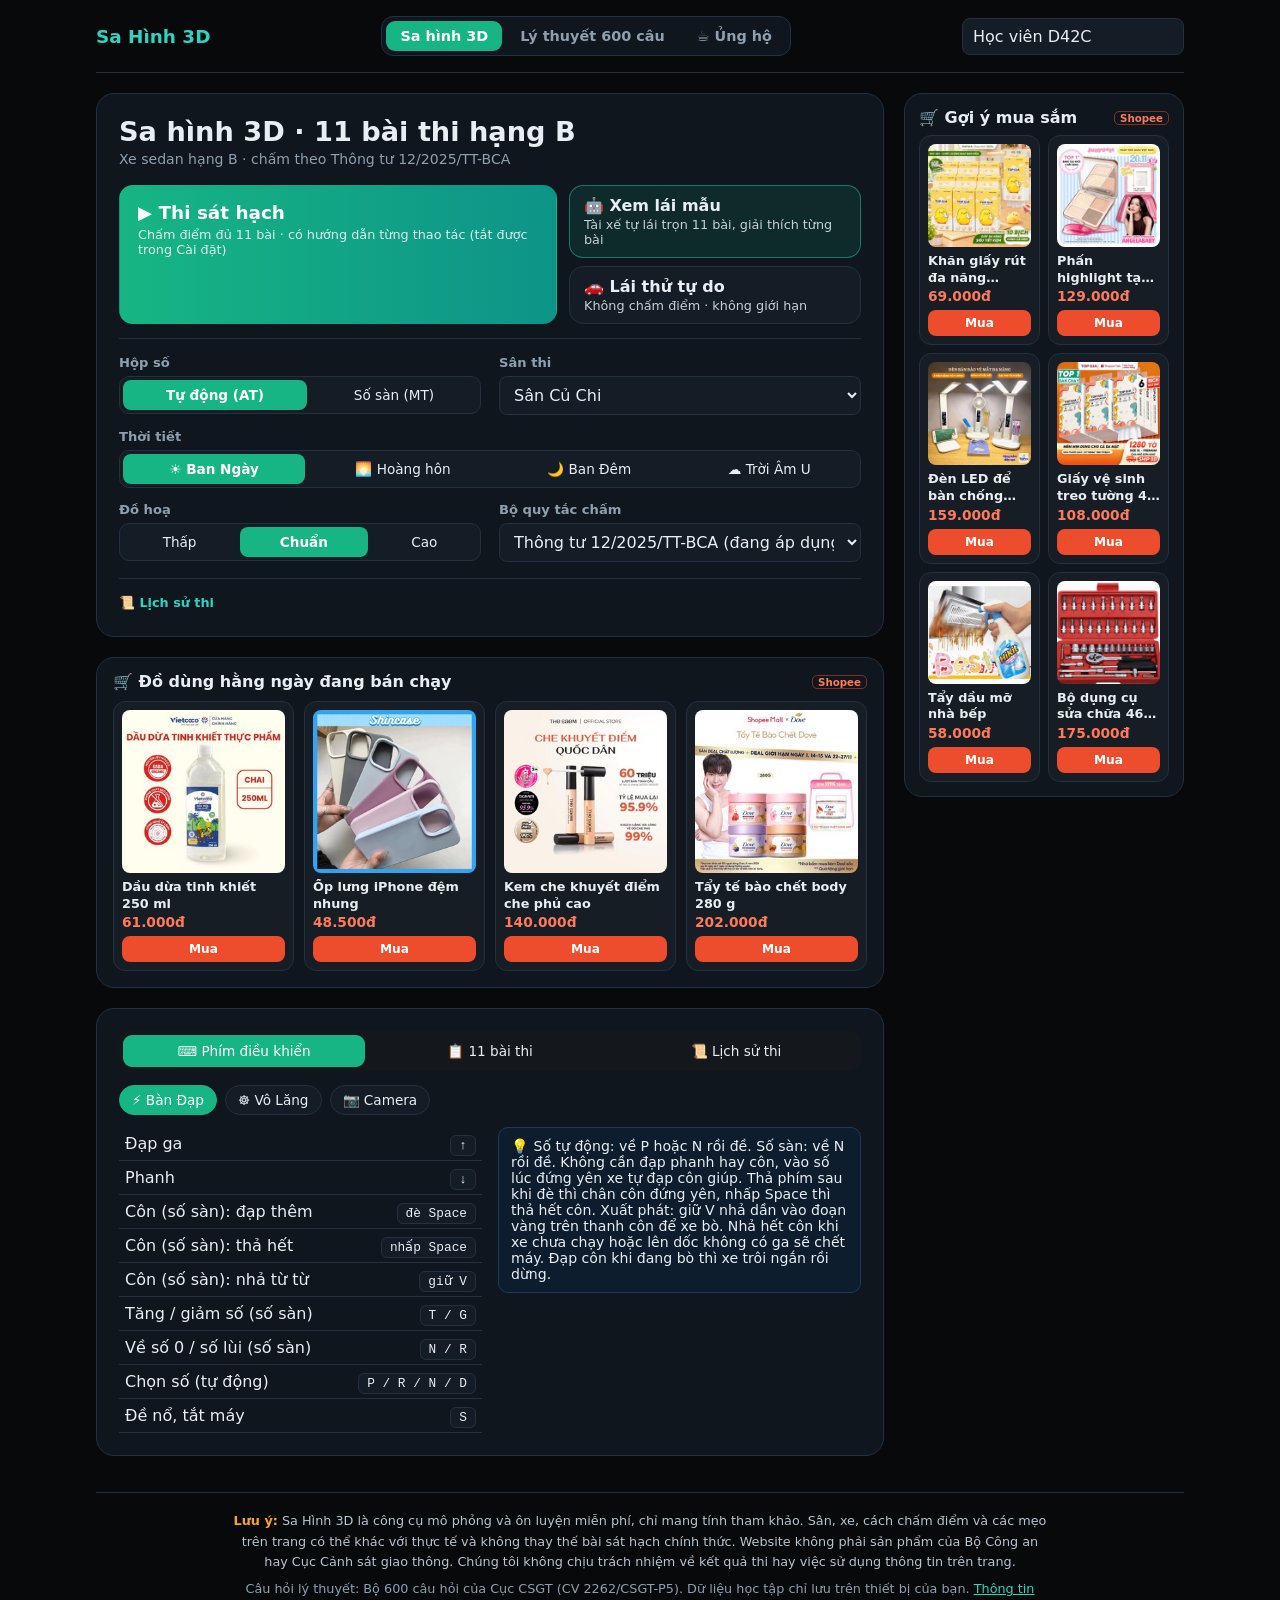
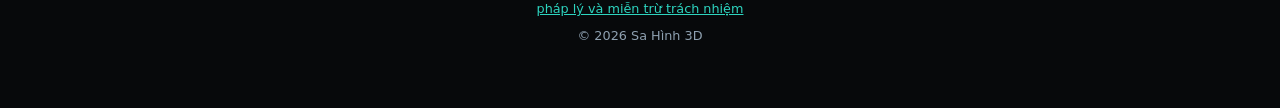
==== commit f557f081: "Deploy 2026-11-22T03:39Z" ====
--- a/index.html
+++ b/index.html
@@ -4,8 +4,8 @@
     <meta charset="UTF-8" />
     <meta name="viewport" content="width=device-width, initial-scale=1.0, viewport-fit=cover" />
     <title>Sa Hình 3D</title>
-    <script type="module" crossorigin src="./assets/index-BNjW6Wg-.js"></script>
-    <link rel="stylesheet" crossorigin href="./assets/index-y-EAqpSo.css">
+    <script type="module" crossorigin src="./assets/index-CqdcttKG.js"></script>
+    <link rel="stylesheet" crossorigin href="./assets/index-DhQ3887B.css">
   </head>
   <body>
     <div id="root"><p style="color:#8ea0b0;font-family:system-ui,sans-serif;text-align:center;padding-top:40vh">Đang tải Sa Hình 3D…</p></div>
--- a/assets/index-DhQ3887B.css
+++ b/assets/index-DhQ3887B.css
@@ -0,0 +1 @@
+:root{--bg: #07090b;--panel: #0f161d;--panel-2: #141d26;--line: #233040;--text: #e9eef3;--muted: #8ea0b0;--green: #17b583;--green-2: #2dd4bf;--red: #ef3b5d;--amber: #f5a524;--blue: #5aa9ff}*{box-sizing:border-box}html,body,#root{height:100%;margin:0}body{background:var(--bg);color:var(--text);font-family:Inter,Segoe UI,system-ui,sans-serif}button{font:inherit;color:inherit;cursor:pointer}h1,h2,h3,h4{margin:0 0 .5rem}small{font-size:.75em}.muted{color:var(--muted)}.danger-text{color:var(--red)}.ok-text{color:var(--green)}.accent{color:var(--blue)}.mono{font-family:ui-monospace,Menlo,monospace}.spacer{flex:1}.center-note{display:grid;place-items:center;height:100%;padding:24px;text-align:center}.lobby{max-width:1120px;margin:0 auto;padding:0 16px 48px}.top{display:flex;justify-content:space-between;align-items:center;padding:16px 0;border-bottom:1px solid var(--line);gap:12px}.brand{font-weight:800;font-size:1.15rem;color:var(--green-2)}.user input,select,.picker-row input{background:var(--panel-2);border:1px solid var(--line);color:var(--text);padding:8px 10px;border-radius:8px;font:inherit;max-width:100%}.pill{width:fit-content;margin:28px auto 12px;padding:4px 14px;border:1px solid #1d5c49;border-radius:99px;font:600 .75rem ui-monospace,Menlo,monospace;color:var(--green-2);text-align:center}.lobby h1{text-align:center;font-size:clamp(1.6rem,4vw,2.5rem);margin-bottom:28px}.lobby h1 em{font-style:normal;color:var(--green-2)}.grid{display:grid;grid-template-columns:repeat(auto-fit,minmax(min(100%,420px),1fr));gap:20px;margin-bottom:20px}.panel{background:var(--panel);border:1px solid var(--line);border-radius:18px;padding:22px;margin-bottom:20px;min-width:0}.grid .panel{margin-bottom:0}.panel table,.modal table{width:100%;border-collapse:collapse}.panel td,.panel th{padding:7px 6px;border-bottom:1px solid var(--line);text-align:left}.keycap{text-align:right!important}kbd{background:var(--panel-2);border:1px solid var(--line);border-radius:6px;padding:2px 8px;font-size:.8rem;white-space:nowrap}.tip{background:#0e1d2e;border:1px solid #1c3b5c;padding:10px 12px;border-radius:10px;font-size:.88rem}.meter-row{display:flex;justify-content:space-between;align-items:baseline;margin-top:14px}.meter-row b{font-size:1.8rem;color:var(--green-2)}.meter-row small{color:var(--muted);font-size:.85rem}.meter{height:8px;background:var(--panel-2);border-radius:9px;overflow:hidden;margin-bottom:14px}.meter div{height:100%;background:linear-gradient(90deg,var(--green),var(--green-2))}.field{display:flex;align-items:center;gap:14px;flex-wrap:wrap;padding:10px 0;border-top:1px solid var(--line)}.field.block{display:block}.field.block>span{display:block;margin-bottom:6px;color:var(--muted)}.field label{display:flex;gap:6px;align-items:center}.chips{display:flex;flex-wrap:wrap;gap:8px;margin-bottom:12px}.field .chips{margin:0}.chips button,.tabs button,.lesson-tabs button,.picker-row button{background:var(--panel-2);border:1px solid var(--line);border-radius:99px;padding:6px 12px;font-size:.85rem}.chips button.on,.tabs button.on,.lesson-tabs button.on,.picker-row button.on{background:var(--green);border-color:var(--green);color:#fff}.lesson-tabs{display:flex;flex-wrap:wrap;gap:6px;margin-bottom:12px}.lesson-tabs button{width:36px;height:36px;padding:0}.rule-cols{display:grid;grid-template-columns:repeat(auto-fit,minmax(min(100%,260px),1fr));gap:12px}ul{margin:.3rem 0 1rem;padding-left:1.2rem}li{margin:.2rem 0;font-size:.92rem}.primary{width:100%;padding:14px;border:0;border-radius:12px;background:linear-gradient(90deg,var(--green),#0d9488);color:#fff;font-weight:800;font-size:1.05rem;margin-top:12px}.primary.small{width:auto;padding:8px 16px;font-size:.9rem;margin:0}.primary:disabled{opacity:.6;cursor:wait}.ghost{background:transparent;border:1px solid var(--line);border-radius:10px;padding:9px 14px}.danger{background:#4b0f22;border:1px solid var(--red);border-radius:10px;padding:9px 14px;color:#ffc2d0}.row{display:flex;gap:8px;flex-wrap:wrap;margin-top:10px;align-items:center}.row .ghost{flex:1}.sim{position:fixed;top:0;right:0;bottom:0;left:0;overflow:hidden;background:#000;-webkit-user-select:none;user-select:none;touch-action:none}.sim-canvas{position:absolute;top:0;right:0;bottom:0;left:0;width:100%;height:100%;display:block}.hud-top{position:absolute;top:12px;left:12px;right:12px;display:flex;gap:10px;align-items:center;flex-wrap:wrap;pointer-events:none}.hud-top>*{pointer-events:auto}.hud-box{background:#0a0d11e0;border:1px solid rgba(255,255,255,.08);border-radius:10px;padding:8px 14px;display:inline-flex;gap:8px;align-items:center;font-size:.85rem;font-weight:600}.hud-box b{font-size:1.15rem}.hud-box.score b{min-width:34px}.rpm{color:var(--amber);margin-left:8px}.engine{background:#2b0d15;border:1px solid var(--red);color:#ff9fb2;border-radius:7px;padding:2px 8px;font-size:.72rem;font-weight:700;margin-left:6px}.sim.touch .engine{padding:6px 12px;font-size:.8rem;touch-action:none}.engine{cursor:pointer}.engine.on{background:#0c2a20;border-color:var(--green);color:#7ff2c9}.toast{position:absolute;top:66px;left:50%;transform:translate(-50%);background:#0a0d11eb;border:1px solid #5b4a1a;color:#ffd76a;padding:8px 16px;border-radius:10px;font-weight:600;max-width:min(90vw,640px);text-align:center;pointer-events:none}.danger-banner{position:absolute;top:110px;left:50%;transform:translate(-50%);background:var(--red);color:#fff;padding:8px 20px;border-radius:10px;font-weight:800;animation:pulse .6s infinite alternate}@keyframes pulse{to{opacity:.55}}.hud-bottom{position:absolute;bottom:12px;left:12px;right:12px;display:flex;gap:10px;align-items:flex-end;justify-content:center;pointer-events:none}.hud-bottom>*{pointer-events:auto}.hud-bottom.layout-left{justify-content:flex-start}.hud-bottom.layout-right{justify-content:flex-end}.hud-bottom.layout-spread{justify-content:space-between}.cam-btn,.gear-current{background:#14181dd9;border:1px solid rgba(255,255,255,.15);border-radius:12px;padding:10px 12px;font-weight:700}.console{background:#0a0d11bf;border-radius:16px;padding:10px;display:flex;flex-direction:column;align-items:center;gap:8px}.signals{display:flex;gap:6px}.signals button{width:40px;height:40px;border-radius:50%;background:#282d34e6;border:1px solid rgba(255,255,255,.15)}.signals button.lit{background:#d97706}.signals button.lit.red{background:var(--red)}.signals button.lit.green{background:var(--green)}.wheel{width:86px;height:86px;border-radius:50%;border:7px solid #2c3743;background:#161c22;touch-action:none;cursor:grab}.wheel-inner{width:100%;height:100%;position:relative;border-radius:50%;background:linear-gradient(#aab2ba,#aab2ba) center/70% 6px no-repeat,linear-gradient(#aab2ba,#aab2ba) center bottom/6px 50% no-repeat}.wheel-inner i{position:absolute;top:-8px;left:50%;width:8px;height:12px;margin-left:-4px;background:var(--amber);border-radius:2px}.steer-buttons{display:flex;gap:6px}.steer-buttons button{width:56px;height:56px;font-size:1.5rem;border-radius:12px;background:#282d34e6;border:1px solid rgba(255,255,255,.15);touch-action:none}.gear-box{position:relative}.gear-panel{position:absolute;bottom:100%;left:0;margin-bottom:6px;display:flex;flex-direction:column;gap:4px;background:#0a0d11e0;border-radius:10px;padding:6px}.gear-panel button{width:44px;height:34px;background:#282d34e6;border:1px solid rgba(255,255,255,.12);border-radius:7px;font-weight:700}.gear-panel button.on{background:var(--blue)}.pedal{width:56px;height:110px;border-radius:12px;display:flex;flex-direction:column;align-items:center;justify-content:space-between;padding:8px 2px;background:#14181dd9;border:1px solid rgba(255,255,255,.15);font-size:.72rem;font-weight:800;touch-action:none}.pedal small{font-weight:500;color:var(--muted)}.pedal.brake{color:#ffa6b6}.pedal.gas{color:#8cf0cf}.pedal.active{outline:2px solid currentColor;transform:translateY(2px)}.clutch{height:170px;color:#b7b4ff}.clutch input{writing-mode:vertical-lr;direction:rtl;height:110px;width:24px}.modal-back{position:fixed;top:0;right:0;bottom:0;left:0;background:#0000008c;display:grid;place-items:center;padding:16px;z-index:5}.modal{position:relative;background:#0a0d11;border:1px solid var(--line);border-radius:22px;padding:22px;width:min(480px,100%);max-height:calc(100vh - 32px);display:flex;flex-direction:column;overflow:auto}.modal.wide{width:min(720px,100%)}.modal.light{background:#fff;color:#17202a;border-color:#d9dee4}.modal.light .muted{color:#5e6b78}.modal.light .ghost{border-color:#cfd6dd;margin-top:8px}.modal-x{position:absolute;top:14px;right:16px;background:none;border:0;font-size:1.1rem}.tabs{display:flex;gap:4px;background:#14181d;padding:4px;border-radius:12px;margin:8px 0 12px}.tabs button{flex:1;border:0;background:none;border-radius:9px;padding:8px}.modal-body{overflow:auto;flex:1;min-height:180px}.modal-body h4{color:var(--green-2);font-size:.8rem;margin-top:12px}.modal-foot{display:flex;gap:8px;justify-content:flex-end;flex-wrap:wrap;margin-top:14px;padding-top:12px;border-top:1px solid var(--line)}.toggle{display:flex;justify-content:space-between;align-items:center;gap:12px;padding:8px 0;font-size:.9rem}.tour{position:absolute;top:72px;left:16px;width:min(360px,calc(100vw - 32px));background:#0a0d11;border:1px solid var(--amber);border-radius:14px;padding:14px;z-index:4}.tour p{font-size:.9rem;color:#c8d2da}.result-box{background:#f6f8fa;border:1px solid #e1e6eb;border-radius:14px;padding:12px 16px}.result-box p{margin:.3rem 0}.result-box b{font-size:1.4rem}.penalties{overflow:auto;max-height:34vh;margin-bottom:8px}.pen{border:1px solid #f5dcae;background:#fff8ea;border-radius:10px;padding:8px 12px;margin-bottom:6px;font-size:.9rem}.pen.dq{background:#ffeef1;border-color:#f7c1cd;color:#9d1537}.pen>div{display:flex;gap:8px;align-items:center}.badge{margin-left:auto;background:#fde7c0;padding:1px 7px;border-radius:6px;font-size:.72rem;font-weight:800}.pen.dq .badge{background:var(--red);color:#fff}.picker-row{display:flex;flex-wrap:wrap;align-items:center;gap:6px;background:#f5f8fb;border:1px solid #e1e6eb;border-radius:12px;padding:10px;margin-bottom:8px}.picker-row>span{flex:1 1 130px;font-weight:700}.picker-row button{background:#fff;border-color:#cfd6dd;color:#17202a}.picker-row input{width:74px;background:#fff;color:#17202a;border-color:#cfd6dd}.lesson-grid{display:grid;grid-template-columns:repeat(auto-fit,minmax(min(100%,240px),1fr));gap:6px;overflow:auto}.lesson-grid button{display:flex;flex-direction:column;gap:2px;text-align:left;background:#fff;border:1px solid #d9dee4;border-radius:12px;padding:10px}.lesson-grid button.on{background:var(--green);color:#fff}.history{border-bottom:1px solid #e5e9ee;padding:8px 0}.history summary{display:flex;gap:12px;flex-wrap:wrap;cursor:pointer}@media (max-width: 640px){.pedal{width:46px;height:84px}.wheel{width:68px;height:68px}.signals button{width:32px;height:32px}.clutch{height:130px}.clutch input{height:72px}.hud-box{padding:6px 8px;font-size:.74rem}.hud-bottom{gap:4px;left:4px;right:4px}}.hud-bottom.in-cabin{opacity:.5}.hud-bottom.in-cabin:hover{opacity:1}.seat-row{display:flex;align-items:center;justify-content:space-between;gap:12px;padding:6px 0;font-size:.88rem}.seat-row input{width:45%;min-width:120px}.tabs button{white-space:nowrap}.clutch-track{position:relative;display:flex}.bite-zone{position:absolute;left:-3px;width:4px;top:30%;height:35%;background:#f5c542;border-radius:2px;pointer-events:none}.main-tabs{display:flex;gap:4px;background:var(--panel);border:1px solid var(--line);border-radius:12px;padding:4px}.main-tabs a,.sub-tabs a{color:var(--muted);text-decoration:none;padding:7px 14px;border-radius:9px;font-weight:600;font-size:.9rem;white-space:nowrap}.main-tabs a.on{background:var(--green);color:#fff}.top{flex-wrap:wrap}.sub-tabs{display:flex;gap:6px;flex-wrap:wrap;justify-content:center;margin:20px 0}.sub-tabs a{border:1px solid var(--line);background:var(--panel)}.sub-tabs a.on{border-color:var(--green-2);color:var(--green-2)}.sub-tabs .count{margin-left:6px;background:#4b0f22;color:#ffb3c4;border-radius:99px;padding:1px 8px;font-size:.72rem}.source-note{text-align:center;color:var(--muted);font-size:.78rem;margin-top:28px}.lobby.quiz-exam{max-width:1240px}.qz-filters{justify-content:center}.qz-filters button.crit{border-color:#7a2238;color:#ff9fb2}.qz-filters button.crit.on{background:var(--red);border-color:var(--red);color:#fff}.qz-layout{display:grid;grid-template-columns:340px 1fr;gap:20px;align-items:start}.qz-side{padding:0;overflow:hidden;position:sticky;top:12px}.qz-side-head{display:flex;justify-content:space-between;align-items:baseline;gap:8px;padding:14px 16px;background:linear-gradient(90deg,#0d7a5a,#0f766e)}.qz-grid{display:grid;grid-template-columns:repeat(6,1fr);gap:6px;padding:12px;max-height:62vh;overflow:auto}.qz-grid button{position:relative;height:38px;border-radius:9px;border:1px solid var(--line);background:var(--panel-2);font-size:.85rem;font-weight:600}.qz-grid button.right{background:#0c3527;border-color:#16795a;color:#8cf0cf}.qz-grid button.wrong{background:#3b0f1c;border-color:#8f2440;color:#ffb3c4}.qz-grid button.cur{outline:2px solid var(--green-2);outline-offset:1px}.qz-grid button.saved:after{content:"";position:absolute;top:3px;right:3px;width:6px;height:6px;border-radius:50%;background:var(--amber)}.qz-card{margin:0}.qz-toolbar{display:flex;align-items:center;gap:8px;flex-wrap:wrap;margin-bottom:14px}.qz-num{background:#0c3527;color:#8cf0cf;border:1px solid #16795a;border-radius:8px;padding:3px 10px;font-weight:700;font-size:.85rem}.qz-crit,.xm-crit{background:var(--red);color:#fff;border-radius:8px;padding:3px 10px;font-weight:700;font-size:.78rem}.qz-tools{display:flex;gap:4px;background:var(--panel-2);border-radius:12px;padding:4px}.qz-tools button{width:38px;height:38px;border:0;border-radius:9px;background:none;font-size:1rem}.qz-tools button:hover:not(:disabled){background:#1d2a36}.qz-tools button:disabled{opacity:.35;cursor:default}.qz-tools button.on{background:#3a2c0b}.qz-tools button.check{background:#0c3527;color:#8cf0cf;font-weight:800}.qz-question h3{font-size:1.12rem;line-height:1.5}.qz-img{background:#fff;border-radius:12px;padding:10px;margin:12px 0;display:flex;justify-content:center}.qz-img img{max-width:100%;max-height:360px;object-fit:contain}.qz-options{display:flex;flex-direction:column;gap:8px;margin-top:12px}.qz-opt{text-align:left;background:var(--panel-2);border:1px solid var(--line);border-radius:12px;padding:12px 14px;line-height:1.45}.qz-opt:disabled{cursor:default}.qz-opt.sel{border-color:var(--blue);background:#0e1d2e}.qz-opt.right{border-color:var(--green);background:#0c3527}.qz-opt.wrong{border-color:var(--red);background:#3b0f1c}.qz-opt.tip-focus,.qz-opt.trap-focus,.qz-img.tip-focus{position:relative;outline:3px dashed #facc15;outline-offset:3px;animation:qz-focus 1s ease-in-out 3 alternate}.qz-opt.trap-focus{outline-color:#f87171}.qz-img{position:relative}.qz-focus-label{position:absolute;top:-11px;right:10px;background:#facc15;color:#1a1400;font-size:.72rem;font-weight:800;padding:1px 8px;border-radius:6px;line-height:1.5}.qz-focus-label.trap{background:#f87171;color:#2a0505}.qz-tipmark{background:#facc154d;color:inherit;border-bottom:2px solid #facc15;border-radius:3px;padding:0 2px}@keyframes qz-focus{0%{outline-offset:3px}to{outline-offset:6px}}.qz-verdict{margin:12px 0 0;padding:10px 12px;border-radius:10px;font-weight:600}.qz-verdict.ok{background:#0c3527;color:#8cf0cf}.qz-verdict.bad{background:#3b0f1c;color:#ffb3c4}.qz-hint{font-size:.78rem;margin:14px 0 0}.qz-empty{min-height:200px}.qz-stat{padding:10px 0;border-top:1px solid var(--line)}.qz-stat .meter{margin:6px 0 4px}.qz-review-links{display:grid;gap:10px;margin-bottom:20px}.qz-big-link{display:grid;grid-template-columns:auto 1fr;gap:0 12px;align-items:center;text-decoration:none;color:inherit;background:var(--panel-2);border:1px solid var(--line);border-radius:12px;padding:12px 14px}.qz-big-link b{grid-row:span 2;font-size:1.6rem;color:var(--green-2);min-width:44px;text-align:center}.qz-hist-title{margin-top:8px}.qz-stats a{color:var(--green-2)}@media (max-width: 860px){.qz-layout{grid-template-columns:1fr}.qz-side{position:static}.qz-grid{grid-template-columns:repeat(auto-fill,minmax(44px,1fr));max-height:180px}}.xm-window,.xm-exam,.xm-overlay{color:#10225e;font-family:Times New Roman,Times,serif}.xm-window{max-width:780px;margin:0 auto;background:#fffdf0;border:2px solid #7cc4e6;border-radius:8px;overflow:hidden;box-shadow:0 10px 40px #00000059}.xm-titlebar{display:flex;align-items:center;gap:8px;background:#eef3f8;color:#222;font-size:.78rem;font-weight:700;padding:6px 10px;border-bottom:1px solid #c9d6e2}.xm-winlogo{width:12px;height:12px;background:linear-gradient(90deg,#f25022 50%,#7fba00 50%) top/100% 50% no-repeat,linear-gradient(90deg,#00a4ef 50%,#ffb900 50%) bottom/100% 50% no-repeat}.xm-banner{background:radial-gradient(circle at 30% 30%,#0f4a5c,#0b2547 70%);color:#fff;text-align:center;font-size:clamp(1rem,3vw,1.6rem);font-weight:700;letter-spacing:.06em;padding:14px 10px;border-bottom:3px solid #e7a2a2}.xm-login{padding:18px 22px 20px}.xm-stepnote{background:#fff6d6;border:1px solid #f0d27a;border-radius:6px;padding:10px 12px;margin-bottom:16px;font-size:.9rem;color:#5a4300}.xm-stepnote b{color:#8a4b00}.xm-form{display:grid;gap:10px}.xm-row{display:grid;grid-template-columns:120px 1fr;align-items:center;gap:10px;font-weight:700}.xm-row select{background:#eee;color:#333;border:1px solid #bbb;border-radius:3px;padding:7px 10px;font:600 .95rem Times New Roman,serif}.xm-row select:not(:disabled){background:#fff}.xm-sbd{grid-template-columns:120px auto 1fr}.xm-sbd-fields{display:flex;gap:8px;align-items:center}.xm-sbd input{width:96px;text-align:center;font:700 1.1rem Times New Roman,serif;color:#c00;border:2px solid #f0c040;border-radius:3px;padding:6px;background:#fff}.xm-fixed{width:96px;border:1px solid #999;padding:6px 10px;background:#fff}.xm-btn{background:#ffe6d5;border:1px solid #c99;border-radius:3px;padding:7px 16px;font:600 .95rem Times New Roman,serif;color:#10225e}.xm-btn.small{padding:5px 10px;font-size:.82rem}.xm-btn:disabled{background:#eee;color:#aaa;border-color:#ccc;cursor:default}.xm-verify{justify-self:end;min-width:170px;padding:12px}.xm-candidate{display:flex;gap:22px;align-items:center;border-top:1px solid #ddd;border-bottom:1px solid #ddd;margin:16px 0;padding:16px 0}.xm-photo{width:104px;height:128px;flex:none;border:2px solid #888;padding:4px;background:#fff;display:grid;place-items:center}.xm-photo svg{width:70%;fill:#c9cfd6}.xm-candidate dl,.xm-result dl{display:grid;grid-template-columns:auto 1fr;gap:6px 18px;margin:0}.xm-candidate dt,.xm-result dt{font-weight:700}.xm-candidate dd,.xm-result dd{margin:0;font-weight:700;color:#0b1f8a}.xm-actions{display:flex;justify-content:flex-end;gap:10px}.xm-exam{display:grid;grid-template-columns:1fr 330px;border:3px solid #1e88c8;border-radius:6px;overflow:hidden;background:#fff;height:max(600px,calc(100vh - 150px));position:relative}.quiz-exam .sub-tabs{margin:12px 0}.xm-main{display:flex;flex-direction:column;min-width:0}.xm-question{flex:1;padding:20px 28px;font-family:Arial,Helvetica,sans-serif;overflow:auto}.xm-question h2{color:#c4141b;font-size:1.5rem;line-height:1.25;margin-bottom:14px}.xm-review-tag{display:flex;gap:10px;align-items:center;color:#555;font-size:.85rem;margin-bottom:8px}.xm-img{background:#f6f7f8;border:1px solid #e3e5e8;border-radius:4px;display:flex;justify-content:center;padding:6px;margin-bottom:12px}.xm-img img{max-width:100%;max-height:300px;object-fit:contain}.xm-opts{display:flex;flex-direction:column;gap:4px}.xm-opt{color:#111;font-size:1.18rem;line-height:1.5;padding:6px 8px;border-radius:4px;cursor:pointer}.xm-opt.sel{background:#e8f1ff}.xm-opt.right{background:#e3f8ee}.xm-opt.wrong{background:#fde4e7}.xm-mine{color:#888;font-size:.85rem;margin-left:8px;white-space:nowrap}.xm-timebar{position:relative;height:26px;background:#e9e9e9;border-top:1px solid #ccc}.xm-timebar div{height:100%;background:#d92a2a;transition:width .25s linear}.xm-timebar span{position:absolute;top:0;right:0;bottom:0;left:0;display:grid;place-items:center;font-weight:700;font-size:.85rem;color:#111}.xm-foot{display:grid;grid-template-columns:1fr 1fr auto;gap:16px;align-items:center;background:#2e4a66;color:#fff;padding:12px 18px;font-size:.88rem}.xm-foot fieldset{border:1px solid #8fb0cf;border-radius:4px;margin:0;padding:4px 12px 8px}.xm-foot legend{font-weight:700;padding:0 4px}.xm-foot fieldset b{color:#9fdcff}.xm-gap{margin-left:32px}.xm-foot p{margin:0;text-align:center;color:#d5e3f0;font-size:.8rem}.xm-brandcard{background:#fff;color:#145a4a;border-radius:8px;padding:8px 14px;display:flex;flex-direction:column;align-items:center;gap:2px;font-family:Georgia,serif}.xm-brandcard small{color:#666;font-size:.72rem}.xm-brandcard .xm-answered{color:#17915f;font-weight:700}.xm-side{background:#fbe3cc;border-left:2px solid #1e88c8;padding:10px;display:flex;flex-direction:column;gap:8px;overflow:auto}.xm-clock{display:flex;justify-content:space-between;align-items:center;background:#fff;border:2px solid #8cc6e6;border-radius:4px;padding:6px 14px}.xm-clock span{font-size:.66rem;font-weight:700;line-height:1.15;text-align:center}.xm-clock b{font:700 2rem Courier New,ui-monospace,monospace;color:#0b2a8a;letter-spacing:.08em}.xm-cells{display:grid;grid-template-columns:1fr 1fr;grid-template-rows:repeat(15,auto);grid-auto-flow:column;gap:4px 6px}.xm-cell{display:flex;justify-content:space-between;align-items:center;gap:4px;background:#fde4cf;border:2px solid #6b4a3a;border-radius:4px;padding:1px 6px;cursor:pointer;min-height:31px}.xm-cell.cur{background:#f58a8a}.xm-cell.done{background:#8fe39a}.xm-cell.done.cur{background:#6fd47c;outline:2px solid #c4141b}.xm-cell.ok{background:#fff1a8}.xm-cell.bad{background:#ffc9d2}.xm-cell.blank{opacity:.85}.xm-cell.cur.ok,.xm-cell.cur.bad,.xm-cell.cur.blank{outline:2px solid #1e88c8}.xm-n{font-weight:700;font-size:.95rem}.xm-boxes{display:flex;gap:3px}.xm-boxes label{display:flex;flex-direction:column;align-items:center;font:700 .58rem Arial,sans-serif;color:#10225e}.xm-boxes button{width:16px;height:16px;padding:0;border:1px solid #777;background:#fff;border-radius:2px;font-size:.7rem;line-height:14px;color:#fff}.xm-boxes button.on{background:#1683d8;border-color:#1268ad}.xm-end{margin-top:auto;background:#fff;border:2px solid #1e88c8;border-radius:8px;padding:6px;color:#c4141b;font:700 1.6rem Times New Roman,serif;letter-spacing:.06em}.xm-end.small{font-size:.95rem;color:#10225e;margin:0}.xm-end.plain{border-color:#ccc}.xm-side-actions{margin-top:auto;display:grid;grid-template-columns:1fr 1fr;gap:6px}.xm-side-actions .xm-end.small{font-size:.82rem;padding:8px 4px}.xm-keys{font-size:.7rem;text-align:center;color:#555}.xm-keys kbd{background:#eef2f6;border-color:#ccd5de;color:#10225e;padding:0 4px}.xm-overlay{position:fixed;top:0;right:0;bottom:0;left:0;background:#00000059;display:grid;place-items:center;padding:16px;z-index:20}.xm-dialog{width:min(360px,100%);background:#fff;border:1px solid #888;box-shadow:0 8px 30px #00000059;font-family:Segoe UI,Arial,sans-serif;color:#111}.xm-dialog-title,.xm-result-title{display:flex;justify-content:space-between;align-items:center;padding:8px 12px;font-size:.9rem}.xm-dialog-title button,.xm-result-title button{background:none;border:0;font-size:.9rem}.xm-dialog-body{display:flex;align-items:center;gap:14px;padding:18px 22px}.xm-qicon{width:36px;height:36px;flex:none;border-radius:50%;background:#1683d8;color:#fff;display:grid;place-items:center;font-weight:700;font-size:1.2rem}.xm-dialog-foot{display:flex;justify-content:flex-end;gap:8px;background:#f0f0f0;padding:10px 12px}.xm-dialog-foot button{min-width:78px;background:#fdfdfd;border:1px solid #adadad;padding:4px 10px;font:inherit;font-size:.88rem}.xm-dialog-foot button:focus{outline:2px solid #1683d8}.xm-result{width:min(660px,100%);max-height:calc(100vh - 32px);overflow:auto;background:#eef7fd;border:2px solid #5bb0e0;border-radius:6px;box-shadow:0 10px 40px #0006}.xm-result-title{background:#74c2ec;color:#10225e;font-weight:700;font-size:1rem}.xm-result fieldset{margin:14px 18px;border:1px solid #7fbcd9;border-radius:4px;padding:10px 14px}.xm-result legend{font-weight:700;padding:0 6px}.xm-result-info{display:flex;gap:18px;align-items:center}.xm-result-info .xm-photo{width:84px;height:100px}.xm-result-grid{display:grid;grid-template-columns:1fr auto;gap:16px;align-items:center}.xm-result-grid dd{color:#d0141b;font-size:1.15rem;text-align:right;min-width:40px}.xm-verdict{border-left:1px solid #9cc;padding-left:18px;text-align:center;font:700 1.3rem Arial,sans-serif;display:flex;flex-direction:column;gap:4px}.xm-verdict.fail{color:#d0141b}.xm-verdict.pass{color:#128a3c}.xm-verdict small{font-size:.82rem;font-weight:600}.xm-result-foot{display:flex;justify-content:space-between;gap:10px;padding:0 18px 16px}@media (max-width: 900px){.xm-exam{grid-template-columns:1fr;height:auto}.xm-side{border-left:0;border-top:2px solid #1e88c8}.xm-cells{grid-template-columns:repeat(5,1fr);grid-template-rows:none;grid-auto-flow:row}.xm-cell{flex-direction:column;align-items:stretch}.xm-boxes{justify-content:center}.xm-foot{grid-template-columns:1fr}.xm-foot p{display:none}.xm-question{padding:16px}.xm-question h2{font-size:1.2rem}.xm-opt{font-size:1.02rem}.xm-row,.xm-sbd{grid-template-columns:1fr}.xm-verify{justify-self:stretch}.xm-result-grid{grid-template-columns:1fr}.xm-verdict{border-left:0;padding-left:0}}@media (max-width: 480px){.xm-cells{grid-template-columns:repeat(3,1fr)}.xm-candidate{flex-direction:column;align-items:flex-start}}.qz-layout{grid-template-columns:280px minmax(0,1fr) 240px}.tips-panel{margin:0;padding:0;overflow:hidden;position:sticky;top:12px;max-height:calc(100vh - 24px);display:flex;flex-direction:column}.tips-head{display:flex;flex-direction:column;gap:2px;padding:14px 16px;background:linear-gradient(90deg,#7a4a07,#92400e)}.tips-head small{color:#fde7c0}.tips-list{display:flex;flex-direction:column;gap:6px;padding:10px;overflow:auto}.tip-item{display:flex;flex-direction:column;gap:5px;text-align:left;background:var(--panel-2);border:1px solid var(--line);border-radius:10px;padding:8px 10px;font-size:.8rem;line-height:1.4}.tip-item b{font-weight:700}.tip-item span{color:#c8d2da}.tip-item.on{border-color:var(--amber);background:#2a1f07}.tip-badge{display:inline-block;background:var(--amber);color:#1a1205;border-radius:6px;padding:0 6px;margin-right:6px;font-size:.7rem}.tips-foot{font-size:.72rem;padding:0 12px 12px;margin:0}.tips-foot a{color:var(--amber)}.tip-explain{display:flex;flex-direction:column;gap:8px;margin-top:10px}.tip-line{display:flex;flex-direction:column;gap:4px;border-radius:10px;padding:10px 12px;font-size:.9rem;line-height:1.45}.tip-line em{font-style:normal;font-weight:600}.tip-line.tip{background:#2a1f07;border:1px solid #7a5a12;color:#fde7c0}.tip-line.trap{background:#3b0f1c;border:1px solid #8f2440;color:#ffc2d0}.tip-line.hint{background:#0e1d2e;border:1px solid #1c3b5c;color:#cfe3f7}.tip-line.none{background:var(--panel-2);border:1px solid var(--line);color:var(--muted)}.tip-explain.light .tip-line{font-family:Arial,sans-serif}.tip-explain.light .tip-line.tip{background:#fff8e6;border-color:#f0c96a;color:#6b4600}.tip-explain.light .tip-line.trap{background:#ffeef1;border-color:#f2a8b8;color:#8f1d39}.tip-explain.light .tip-line.hint{background:#eef6ff;border-color:#b9d6f2;color:#1d4670}.tip-explain.light .tip-line.none{background:#f4f5f7;border-color:#dde1e6;color:#555}.xm-correct{font-family:Arial,sans-serif;color:#111;margin:12px 0 0}.xm-correct b{color:#128a3c}@media (max-width: 1100px){.qz-layout{grid-template-columns:260px minmax(0,1fr)}.tips-panel{grid-column:1 / -1;position:static;max-height:none}}@media (max-width: 860px){.qz-layout{grid-template-columns:1fr}}.main-tabs a.donate-tab.on{background:var(--amber);color:#1a1205}.donate{max-width:720px;margin:0 auto;text-align:center}.donate h1 em{font-style:normal;color:var(--amber)}.donate-lead{max-width:560px;margin:0 auto 24px;line-height:1.6}.donate-card{display:grid;grid-template-columns:minmax(0,300px) 1fr;gap:24px;align-items:center;background:var(--panel);border:1px solid var(--line);border-radius:18px;padding:22px;text-align:left}.donate-card img{width:100%;border-radius:14px;background:#fff}.donate-info{display:flex;flex-direction:column;gap:10px}.donate-info b{font-size:1.3rem;letter-spacing:.03em}.donate-acc{display:flex;align-items:center;gap:12px;flex-wrap:wrap}.donate-acc .mono{font-size:1.5rem;color:var(--amber);font-weight:700}@media (max-width: 640px){.donate-card{grid-template-columns:1fr;text-align:center}.donate-card img{max-width:300px;margin:0 auto}.donate-acc{justify-content:center}}.qz-side-actions{display:grid;grid-template-columns:1fr 1fr;gap:6px;padding:10px 12px 0}.qz-side-actions button,.qz-nav button,.qz-save{background:var(--panel-2);border:1px solid var(--line);border-radius:10px;padding:8px 10px;font-size:.85rem;font-weight:600}.qz-side-actions button:disabled,.qz-nav button:disabled{opacity:.4;cursor:default}.qz-confirm{margin:10px 12px 0;padding:10px 12px;border:1px solid #8f2440;background:#3b0f1c;border-radius:10px;font-size:.82rem;color:#ffc2d0;display:flex;flex-direction:column;gap:8px}.qz-confirm>div{display:flex;gap:6px}.qz-confirm .danger,.qz-confirm .ghost{padding:6px 10px;font-size:.82rem}.qz-save.on{background:#3a2c0b;border-color:var(--amber);color:#fde7c0}.qz-nav{display:flex;align-items:center;justify-content:space-between;gap:10px;margin-top:16px;padding-top:14px;border-top:1px solid var(--line)}.qz-nav button{padding:10px 18px;font-size:.92rem}.qz-nav button.next{background:var(--green);border-color:var(--green);color:#fff}.qz-side-head{flex-direction:column;align-items:flex-start;gap:2px}.qz-grid{grid-template-columns:repeat(auto-fill,minmax(40px,1fr))}.xm-exam{grid-template-rows:minmax(0,1fr)}.xm-main,.xm-question{min-height:0}@media (max-width: 900px){.xm-exam{grid-template-rows:auto}}.lobby-layout{display:grid;grid-template-columns:minmax(0,1fr) 280px;gap:20px;align-items:start;margin-top:20px}.lobby-main{display:flex;flex-direction:column;gap:20px;min-width:0}.lobby-main .panel{margin:0}.lobby-side{position:sticky;top:12px}.start-head{display:flex;justify-content:space-between;align-items:flex-start;gap:16px}.start-head h1{font-size:clamp(1.25rem,2.6vw,1.7rem);margin:0 0 4px;text-align:left}.start-head p{margin:0;font-size:.88rem}.attempts{flex:none;display:flex;align-items:baseline;gap:4px;background:#0c3527;border:1px solid #16795a;border-radius:12px;padding:6px 12px}.attempts b{font-size:1.6rem;color:var(--green-2)}.attempts small{color:#8cf0cf}.attempts.empty{background:#3b0f1c;border-color:#8f2440}.attempts.empty b,.attempts.empty small{color:#ffb3c4}.start-actions{display:grid;grid-template-columns:3fr 2fr;gap:12px;margin:18px 0 8px}.start-btn{display:flex;flex-direction:column;align-items:flex-start;gap:4px;padding:16px 18px;border-radius:14px;text-align:left;border:1px solid var(--line)}.start-btn span{font-size:1.15rem;font-weight:800}.start-btn small{font-size:.8rem;opacity:.85}.start-btn.exam{background:linear-gradient(90deg,var(--green),#0d9488);border-color:transparent;color:#fff}.start-btn.exam:disabled{background:var(--panel-2);color:var(--muted);border-color:var(--line);cursor:default}.start-btn.free{background:var(--panel-2)}.start-btn.free:hover{border-color:var(--green-2)}.link-btn{background:none;border:0;color:var(--green-2);padding:4px 0;font-weight:600}.setup-grid{display:grid;grid-template-columns:1fr 1fr;gap:14px 18px;margin-top:14px;padding-top:16px;border-top:1px solid var(--line)}.setup{display:flex;flex-direction:column;gap:6px;min-width:0}.setup.wide{grid-column:1 / -1}.setup>span{color:var(--muted);font-size:.82rem;font-weight:600}.setup select{width:100%}.seg{display:flex;flex-wrap:wrap;gap:4px;background:var(--panel-2);border:1px solid var(--line);border-radius:10px;padding:3px}.seg button{flex:1 1 auto;background:none;border:0;border-radius:8px;padding:7px 10px;font-size:.85rem;white-space:nowrap}.seg button.on{background:var(--green);color:#fff;font-weight:700}.start-foot{display:flex;justify-content:space-between;align-items:center;gap:12px;flex-wrap:wrap;margin-top:16px;padding-top:12px;border-top:1px solid var(--line);font-size:.8rem}.start-foot code{background:var(--panel-2);padding:1px 6px;border-radius:5px}.info-tabs{margin:0 0 14px}.keys-body{display:grid;grid-template-columns:minmax(0,1fr) minmax(0,1fr);gap:16px;align-items:start}.keys-body .tip{margin:0}.small-note{font-size:.8rem;margin:0 0 8px}.donate-lite{margin:0;padding:16px;display:flex;flex-direction:column;gap:10px}.donate-lite-head{display:flex;flex-direction:column;gap:2px}.donate-lite img{width:100%;max-width:220px;align-self:center;border-radius:12px;background:#fff}.donate-lite-info{display:flex;flex-direction:column;align-items:center;gap:2px;text-align:center}.donate-lite-info b{font-size:.95rem;letter-spacing:.02em}.donate-lite-info .mono{font-size:1.15rem;color:var(--amber);font-weight:700}.donate-lite-actions{display:grid;grid-template-columns:1fr 1fr;gap:6px}.donate-lite-actions .ghost{text-align:center;text-decoration:none;color:inherit;font-size:.85rem;padding:7px 8px}@media (max-width: 960px){.lobby-layout{grid-template-columns:1fr}.lobby-side{position:static;max-width:420px;width:100%;justify-self:center}.keys-body{grid-template-columns:1fr}}@media (max-width: 560px){.start-actions,.setup-grid{grid-template-columns:1fr}.start-head{flex-direction:column}}.start-foot code{display:none}.demo-btn{display:flex;flex-direction:column;align-items:flex-end;gap:2px;background:var(--panel-2);border:1px solid var(--line);border-radius:10px;padding:8px 14px;font-weight:700;font-size:.9rem}.demo-btn small{font-weight:500;color:var(--muted);font-size:.75rem}.demo-btn:hover{border-color:var(--green-2)}@media (max-width: 560px){.demo-btn{align-items:flex-start;width:100%}}.history-list .history{border-bottom:1px solid var(--line)}.history-list .history ul{margin-top:8px}.demo-panel{position:absolute;top:64px;right:12px;width:min(360px,calc(100vw - 24px));max-height:calc(100vh - 230px);display:flex;flex-direction:column;background:#0a0d11e6;border:1px solid rgba(45,212,191,.4);border-radius:14px;z-index:3;overflow:hidden}.demo-head{display:flex;align-items:center;gap:10px;padding:8px 10px;border-bottom:1px solid rgba(255,255,255,.08)}.demo-panel.closed .demo-head{border-bottom:0}.demo-head b{flex:1;font-size:.9rem}.demo-speed{display:flex;gap:2px;background:#ffffff0f;border-radius:8px;padding:2px}.demo-speed button{background:none;border:0;border-radius:6px;padding:4px 10px;font-weight:700;font-size:.82rem}.demo-speed button.on{background:var(--green);color:#fff}.demo-toggle{background:none;border:0;font-size:1rem;padding:2px 6px}.demo-body{padding:10px 14px 12px;overflow:auto;font-size:.86rem;line-height:1.5}.demo-body h4{margin:0 0 6px;color:var(--green-2);font-size:.92rem}.demo-body ol{margin:0 0 8px;padding-left:1.2rem}.demo-body li{font-size:.84rem;margin:.15rem 0}.demo-tip{margin:0;padding:8px 10px;background:#2a1f07;border:1px solid #7a5a12;border-radius:8px;color:#fde7c0}@media (max-width: 640px){.demo-panel{top:auto;bottom:150px;max-height:40vh}}.site-footer{margin-top:36px;padding:18px 4px 8px;border-top:1px solid var(--line);text-align:center;font-size:.8rem;line-height:1.6;color:#b7c3ce}.site-footer p{max-width:820px;margin:0 auto 6px}.site-footer b{color:var(--amber)}.site-footer a{color:var(--green-2)}.legal{max-width:860px;margin:24px auto 0;line-height:1.65}.legal h1{font-size:clamp(1.3rem,3vw,1.8rem)}.legal h2{font-size:1.05rem;margin-top:22px;color:var(--green-2)}.legal li{font-size:.95rem;margin:.35rem 0}.legal p{font-size:.95rem}.hud-bottom.hidden{display:none}.sim.touch,.sim.touch *{-webkit-user-select:none;user-select:none;-webkit-touch-callout:none;-webkit-tap-highlight-color:transparent}.sim.touch{overscroll-behavior:none}.touch-hud{position:absolute;left:0;right:0;bottom:0;display:flex;justify-content:space-between;align-items:flex-end;gap:12px;padding:8px max(10px,env(safe-area-inset-right)) max(10px,env(safe-area-inset-bottom)) max(10px,env(safe-area-inset-left));pointer-events:none;z-index:2}.touch-hud>*{pointer-events:auto}.touch-hud button,.t-wheel,.t-clutch{touch-action:none}.touch-left,.touch-right{display:flex;flex-direction:column;gap:8px}.touch-left{align-items:flex-start}.touch-right{align-items:flex-end}.touch-row{display:flex;gap:6px;align-items:center}.t-btn{min-width:48px;height:44px;padding:0 10px;border-radius:12px;background:#14181dd1;border:1px solid rgba(255,255,255,.18);color:#fff;font-weight:700;font-size:.95rem}.t-btn.wide{min-width:96px}.t-btn.lit{background:#d97706;border-color:#f59e0b}.t-btn.lit.red{background:var(--red);border-color:var(--red)}.t-btn.lit.green{background:var(--green);border-color:var(--green)}.t-btn.engine-btn{background:#3b0f1c;border-color:#8f2440}.t-btn.engine-btn.on{background:#0c3527;border-color:var(--green)}.t-wheel{position:relative;width:clamp(130px,34vh,200px);height:clamp(130px,34vh,200px);border-radius:50%;border:10px solid #2c3743;background:#161c22d9;box-shadow:0 4px 18px #00000073}.t-wheel-inner{width:100%;height:100%;position:relative;border-radius:50%;background:linear-gradient(#aab2ba,#aab2ba) center/72% 8px no-repeat,linear-gradient(#aab2ba,#aab2ba) center bottom/8px 50% no-repeat}.t-wheel-inner i{position:absolute;top:-12px;left:50%;width:10px;height:16px;margin-left:-5px;background:var(--amber);border-radius:3px}.t-wheel small{position:absolute;left:50%;bottom:-22px;transform:translate(-50%);font:700 .75rem ui-monospace,Menlo,monospace;color:#fff;background:#0000008c;padding:1px 6px;border-radius:6px}.t-gears{display:flex;gap:3px;background:#14181dd1;border:1px solid rgba(255,255,255,.18);border-radius:12px;padding:3px}.t-gears button{min-width:40px;height:38px;border:0;border-radius:9px;background:none;color:#fff;font-weight:800;font-size:.95rem}.t-gears button.on{background:var(--blue)}.touch-pedals{display:flex;gap:10px;align-items:flex-end}.t-pedal{width:clamp(72px,11vw,110px);height:clamp(120px,36vh,200px);border-radius:16px;background:#14181dd9;border:2px solid rgba(255,255,255,.18);font-weight:800;font-size:1rem;letter-spacing:.04em}.t-pedal.brake{color:#ffa6b6;border-color:#ef3b5d8c}.t-pedal.gas{color:#8cf0cf;border-color:#17b5838c;height:clamp(140px,42vh,230px)}.t-pedal.active{background:#ffffff29;transform:translateY(3px) scale(.98)}.t-clutch{position:relative;width:64px;height:clamp(120px,36vh,200px);border-radius:16px;background:#14181dd9;border:2px solid rgba(183,180,255,.5);color:#b7b4ff}.t-clutch-label{position:absolute;top:6px;left:0;right:0;text-align:center;font-weight:800;font-size:.8rem}.t-bite{position:absolute;left:8px;right:8px;top:35%;height:35%;background:#f5c54247;border-top:2px solid #f5c542;border-bottom:2px solid #f5c542}.t-clutch-knob{position:absolute;left:6px;right:6px;height:14px;margin-top:-7px;border-radius:7px;background:#b7b4ff;box-shadow:0 0 10px #b7b4ffb3}.t-clutch small{position:absolute;bottom:4px;left:0;right:0;text-align:center;font-size:.58rem;color:var(--muted)}.sim.touch .demo-panel{max-height:38vh;width:min(320px,46vw)}.sim.touch .hud-top{top:max(8px,env(safe-area-inset-top));left:max(8px,env(safe-area-inset-left));right:max(8px,env(safe-area-inset-right))}.t-wheel-hint{max-width:190px;font-size:.78rem;font-weight:700;color:#fde7c0;background:#0a0d11bf;border:1px solid rgba(245,165,36,.5);border-radius:10px;padding:6px 10px}@media (max-height: 480px){.t-wheel{width:clamp(110px,30vh,150px);height:clamp(110px,30vh,150px);border-width:8px}.t-pedal,.t-clutch{height:clamp(100px,32vh,150px)}.t-pedal.gas{height:clamp(110px,36vh,165px)}.t-btn{height:38px;min-width:42px;font-size:.85rem}.t-btn.wide{min-width:84px}.t-gears button{min-width:34px;height:34px}.touch-left,.touch-right{gap:6px}}.xm-mobile-bar{display:none}@media (max-width: 900px){.xm-mobile-bar{display:flex;position:fixed;left:0;right:0;bottom:0;z-index:20;align-items:center;justify-content:space-between;gap:8px;padding:8px max(10px,env(safe-area-inset-right)) max(8px,env(safe-area-inset-bottom)) max(10px,env(safe-area-inset-left));background:#0b2a8a;color:#fff;font-family:Arial,sans-serif;box-shadow:0 -2px 12px #00000059}.xm-mobile-bar span{display:flex;flex-direction:column;align-items:center;line-height:1.2}.xm-mobile-bar b{font:700 1.1rem Courier New,monospace}.xm-mobile-bar small{font-size:.72rem;opacity:.85}.xm-mobile-bar button{min-width:88px;height:42px;border-radius:10px;border:1px solid rgba(255,255,255,.35);background:#ffffff1f;color:#fff;font-weight:700}.xm-mobile-bar button:disabled{opacity:.35}.quiz-exam{padding-bottom:80px}.xm-opt{padding:10px 8px;border-radius:6px}}@media (min-width: 700px) and (max-width: 860px){.qz-layout{grid-template-columns:220px minmax(0,1fr)}.qz-side{position:sticky}.qz-grid{grid-template-columns:repeat(auto-fill,minmax(36px,1fr));max-height:60vh}}@media (max-width: 699px){.qz-layout>.qz-side{order:2}.qz-layout>.tips-panel{order:3}}@media (max-width: 640px){.lobby{padding:0 12px 32px}.top{flex-wrap:wrap;padding:10px 0;gap:8px}.top .brand{order:1}.top .user{order:2;margin-left:auto;max-width:50%}.top .user input{width:100%;padding:6px 8px;font-size:.85rem}.top .main-tabs{order:3;width:100%}.main-tabs a{flex:1;text-align:center;padding:8px 6px;font-size:.85rem}.sub-tabs{flex-wrap:nowrap;overflow-x:auto;justify-content:flex-start;scrollbar-width:none}.sub-tabs::-webkit-scrollbar{display:none}.panel{padding:16px;border-radius:14px;margin-bottom:14px}.lobby h1{margin-bottom:18px}.pill{margin-top:18px}}@media (max-width: 640px){.qz-filters{flex-wrap:nowrap;overflow-x:auto;justify-content:flex-start;scrollbar-width:none;padding-bottom:2px}.qz-filters::-webkit-scrollbar{display:none}.qz-filters button{flex:none}}.swipe-area{touch-action:pan-y;overflow-x:hidden}.swipe-page{transition:transform .2s ease-out}.swipe-page.anim-next{animation:swipeNext .24s ease-out}.swipe-page.anim-prev{animation:swipePrev .24s ease-out}@keyframes swipeNext{0%{transform:translate(36%);opacity:0}}@keyframes swipePrev{0%{transform:translate(-36%);opacity:0}}@media (prefers-reduced-motion: reduce){.swipe-page.anim-next,.swipe-page.anim-prev{animation:none}}.qz-hint .hint-touch{display:none}@media (hover: none) and (pointer: coarse){.qz-hint .hint-key{display:none}.qz-hint .hint-touch{display:inline}}.rotate-gate{position:fixed;top:0;right:0;bottom:0;left:0;z-index:100;display:grid;place-items:center;padding:20px;background:#05070af0;-webkit-backdrop-filter:blur(4px);backdrop-filter:blur(4px)}.rotate-card{max-width:340px;text-align:center;background:var(--panel);border:1px solid var(--amber);border-radius:18px;padding:24px 20px}.rotate-card h2{color:#fde7c0}.rotate-card p{line-height:1.5;margin:0 0 10px;font-size:.95rem}.rotate-card .small{font-size:.8rem}.rotate-phone{font-size:3rem;display:inline-block;animation:rotatePhone 2s ease-in-out infinite;margin-bottom:8px}@keyframes rotatePhone{0%,20%{transform:rotate(0)}50%,80%{transform:rotate(-90deg)}to{transform:rotate(0)}}.rotate-actions{display:grid;grid-template-columns:1fr 1fr;gap:8px;margin-top:14px}.rotate-actions button{padding:11px 10px;border-radius:10px;font-weight:700}.rotate-actions .primary{background:var(--amber);color:#1a1205;border:0;margin:0;width:auto;font-size:.95rem}.pedal-pair{display:flex;flex-direction:column;gap:6px}.pedal-pair-row{display:flex;gap:10px;align-items:flex-end}.pedal-pair .t-pedal.brake,.pedal-pair .t-clutch{height:clamp(96px,calc(36vh - 50px),150px)}.t-combo{height:44px;width:100%;border-radius:12px;background:#14181dd9;border:2px solid rgba(239,59,93,.45);border-left-color:#b7b4ff99;color:#f3d2ff;font-weight:800;font-size:.85rem;letter-spacing:.03em;touch-action:none}.t-combo.active{background:#ffffff29;transform:translateY(2px)}@media (max-height: 480px){.pedal-pair .t-pedal.brake,.pedal-pair .t-clutch{height:clamp(70px,calc(32vh - 44px),110px)}.t-combo{height:38px;font-size:.78rem}}.sim.rotated{inset:auto;top:0;left:0;width:var(--vh, 100vh);height:var(--vw, 100vw);transform-origin:0 0;transform:translate(var(--vw, 100vw)) rotate(90deg)}.sim.rotated .touch-hud{flex-wrap:nowrap}@media (max-width: 480px){.sim.rotated .t-wheel{width:clamp(110px,30vw,150px);height:clamp(110px,30vw,150px);border-width:8px}.sim.rotated .t-pedal,.sim.rotated .t-clutch{height:clamp(100px,32vw,150px)}.sim.rotated .t-pedal.gas{height:clamp(110px,36vw,165px)}.sim.rotated .pedal-pair .t-pedal.brake,.sim.rotated .pedal-pair .t-clutch{height:clamp(70px,calc(32vw - 44px),110px)}.sim.rotated .t-combo{height:38px;font-size:.78rem}.sim.rotated .t-btn{height:38px;min-width:42px;font-size:.85rem}.sim.rotated .t-btn.wide{min-width:84px}.sim.rotated .t-gears button{min-width:34px;height:34px}.sim.rotated .touch-left,.sim.rotated .touch-right{gap:6px}.sim.rotated .demo-panel{top:56px;bottom:auto;max-height:calc(var(--vw, 100vw) - 70px)}}.method-pick{position:absolute;top:0;right:0;bottom:0;left:0;z-index:30;display:grid;place-items:center;padding:12px;background:#05070a99}.method-card{width:min(560px,100%);max-height:calc(100% - 16px);overflow:auto;background:var(--panel);border:1px solid var(--line);border-radius:16px;padding:14px;box-shadow:0 10px 40px #00000080}.method-head{display:flex;flex-direction:column;gap:2px;margin-bottom:10px}.method-head b{font-size:1.05rem;color:var(--green-2)}.method-list{display:flex;flex-direction:column;gap:8px}.method-list button{display:flex;gap:12px;align-items:flex-start;text-align:left;background:var(--panel-2);border:1px solid var(--line);border-radius:12px;padding:10px 12px}.method-list button:hover,.method-list button:focus-visible{border-color:var(--green-2)}.method-list button span:last-child{display:flex;flex-direction:column;gap:3px}.method-list small{color:#c8d2da;line-height:1.4;font-size:.8rem}.method-no{flex:none;width:28px;height:28px;border-radius:50%;display:grid;place-items:center;background:var(--green);color:#fff;font-weight:800}.touch-hud{gap:8px;padding-top:4px}.touch-left,.touch-right{gap:6px}.touch-row{gap:4px}.t-btn{min-width:38px;height:36px;padding:0 8px;border-radius:10px;font-size:.9rem}.t-gears{padding:2px;gap:2px;border-radius:10px}.t-gears button{min-width:32px;height:32px;font-size:.88rem}.t-wheel{width:clamp(96px,22vh,150px);height:clamp(96px,22vh,150px);border-width:8px}.t-wheel small{bottom:-18px;font-size:.68rem}.touch-pedals{gap:6px}.t-pedal{width:clamp(56px,7vw,80px);height:clamp(78px,20vh,130px);border-radius:12px;font-size:.85rem}.t-pedal.gas{height:clamp(90px,23vh,150px)}.t-clutch{width:46px;height:clamp(78px,20vh,130px);border-radius:12px}.t-clutch-label{font-size:.7rem;top:4px}.t-clutch small{display:none}.t-combo{width:46px;height:clamp(78px,20vh,130px);border-radius:12px;display:flex;flex-direction:column;align-items:center;justify-content:center;gap:2px;padding:0;font-size:.62rem;line-height:1.1;letter-spacing:0;border:2px solid rgba(239,59,93,.5);border-top-color:#b7b4ff99}.t-combo b{font-size:.9rem;color:#fff}.t-combo.active{background:#ffffff2e;transform:translateY(2px) scale(.98)}@media (max-height: 480px){.t-btn{min-width:34px;height:32px;font-size:.82rem;padding:0 6px}.t-btn.wide{min-width:0}.t-gears button{min-width:28px;height:28px;font-size:.8rem}.t-wheel{width:clamp(84px,26vh,110px);height:clamp(84px,26vh,110px);border-width:7px}.t-pedal{width:54px;height:clamp(64px,22vh,92px);font-size:.78rem}.t-pedal.gas{height:clamp(72px,25vh,104px)}.t-clutch,.t-combo{width:40px;height:clamp(64px,22vh,92px)}}@media (max-width: 480px){.sim.rotated .t-btn{min-width:34px;height:32px;font-size:.82rem;padding:0 6px}.sim.rotated .t-gears button{min-width:28px;height:28px;font-size:.8rem}.sim.rotated .t-wheel{width:clamp(84px,26vw,110px);height:clamp(84px,26vw,110px);border-width:7px}.sim.rotated .t-pedal{width:54px;height:clamp(64px,22vw,92px);font-size:.78rem}.sim.rotated .t-pedal.gas{height:clamp(72px,25vw,104px)}.sim.rotated .t-clutch,.sim.rotated .t-combo{width:40px;height:clamp(64px,22vw,92px)}.sim.rotated .touch-left,.sim.rotated .touch-right{gap:5px}}.start-row{transition:opacity .4s}.start-row.dim{opacity:.35}.start-row .t-btn.wide{min-width:70px}@media (max-height: 480px){.start-row .t-btn.wide{min-width:62px;font-size:.78rem}}.touch-center{position:absolute;left:50%;bottom:max(8px,env(safe-area-inset-bottom));transform:translate(-50%);display:flex;flex-direction:column;align-items:center;gap:4px;opacity:.78;pointer-events:auto}.touch-center .t-btn{background:#14181d99}.touch-center .t-btn.lit{background:#d97706}.touch-center .t-btn.lit.red{background:var(--red)}.touch-center .start-row .t-btn.lit.green{background:#17b583bf}.touch-center .start-row.dim{opacity:.3}.modal-back{display:flex;align-items:center;justify-content:center;overflow:hidden}.modal{max-height:100%;min-height:0}.modal .penalties{max-height:none}.tour{width:min(360px,calc(100% - 32px));max-height:calc(100% - 90px);overflow:auto}.toast{max-width:min(90%,640px)}.demo-panel{width:min(360px,calc(100% - 24px));max-height:calc(100% - 230px)}.sim.touch .demo-panel{width:min(320px,46%);max-height:calc(100% - 150px)}@media (max-height: 520px){.modal-back{padding:8px}.modal{padding:12px 14px;border-radius:14px}.modal h2,.modal h3{font-size:1rem;margin-bottom:6px;padding-right:28px}.modal-x{top:8px;right:10px}.modal-body{min-height:0}.modal-foot{margin-top:8px;padding-top:8px}.modal-foot button{padding:8px 12px;font-size:.88rem}.lesson-grid{grid-template-columns:repeat(auto-fill,minmax(170px,1fr))}.lesson-grid button{padding:6px 8px;font-size:.84rem}.picker-row{padding:6px 8px;margin-bottom:6px}.picker-row button{padding:4px 8px;font-size:.82rem}.result-box{padding:8px 12px}.result-box b{font-size:1.15rem}.sim.touch .demo-panel{top:52px;max-height:calc(100% - 140px)}}@media (max-width: 520px){.sim.rotated .modal-back{padding:8px}.sim.rotated .modal{padding:12px 14px;border-radius:14px}.sim.rotated .modal h2,.sim.rotated .modal h3{font-size:1rem;margin-bottom:6px;padding-right:28px}.sim.rotated .modal-x{top:8px;right:10px}.sim.rotated .modal-body{min-height:0}.sim.rotated .modal-foot{margin-top:8px;padding-top:8px}.sim.rotated .modal-foot button{padding:8px 12px;font-size:.88rem}.sim.rotated .lesson-grid{grid-template-columns:repeat(auto-fill,minmax(170px,1fr))}.sim.rotated .modal.wide.light>p.muted{display:none}.sim.rotated .lesson-grid button{padding:6px 8px;font-size:.84rem}.sim.rotated .picker-row{padding:6px 8px;margin-bottom:6px}.sim.rotated .picker-row button{padding:4px 8px;font-size:.82rem}.sim.rotated .result-box{padding:8px 12px}.sim.rotated .result-box b{font-size:1.15rem}.sim.rotated .method-card{padding:10px}.sim.rotated .method-list small{font-size:.74rem}.sim.rotated.touch .demo-panel{top:52px;max-height:calc(100% - 140px)}}@media (max-height: 520px){.method-card{padding:10px}.method-list small{font-size:.74rem}.method-list button{padding:8px 10px}}.modal .lesson-grid{flex:1 1 auto;min-height:70px;overflow:auto}@media (max-height: 520px){.modal.wide.light>p.muted{display:none}}.start-side{display:flex;flex-direction:column;gap:8px;min-width:0}.start-side .start-btn{flex:1;padding:10px 14px;gap:2px}.start-side .start-btn span{font-size:1rem}.start-btn.demo{background:#0e2a2a;border-color:#2dd4bf73}.start-btn.demo:hover,.start-btn.free:hover{border-color:var(--green-2)}.coach-ring{position:absolute;z-index:6;pointer-events:none;border:3px solid #facc15;border-radius:14px;box-shadow:0 0 0 3px #facc1540,0 0 18px #facc15b3;animation:coach-pulse 1s ease-in-out infinite alternate}.coach-ring-label{position:absolute;left:50%;bottom:calc(100% + 6px);transform:translate(-50%);white-space:nowrap;background:#facc15;color:#1a1400;font-weight:800;font-size:.8rem;padding:3px 9px;border-radius:8px;box-shadow:0 2px 8px #0006}.coach-ring.below .coach-ring-label{bottom:auto;top:calc(100% + 6px)}.coach-ring-label:after{content:"";position:absolute;left:50%;top:100%;transform:translate(-50%);border:6px solid transparent;border-top-color:#facc15}.coach-ring.below .coach-ring-label:after{top:auto;bottom:100%;border-top-color:transparent;border-bottom-color:#facc15}.coach-ring.side .coach-ring-label{left:auto;right:calc(100% + 8px);bottom:auto;top:50%;transform:translateY(-50%)}.coach-ring.side .coach-ring-label:after{left:100%;top:50%;transform:translateY(-50%);border-top-color:transparent;border-left-color:#facc15}@keyframes coach-pulse{0%{transform:scale(1);opacity:1}to{transform:scale(1.06);opacity:.75}}.signals button[data-coach^=glance]{width:auto;min-width:46px;border-radius:20px;padding:0 8px;font-size:.8rem}.t-btn.glance{min-width:0;padding:0 8px;font-size:.8rem}.coach-card{position:absolute;top:64px;left:12px;width:min(360px,42%);max-height:calc(100% - 250px);overflow:auto;background:#0a0d11eb;border:1px solid rgba(250,204,21,.55);border-radius:14px;padding:10px 14px 12px;z-index:3;color:#e8edf2;box-shadow:0 8px 24px #00000059}.coach-card.danger{border-color:var(--red)}.coach-card.done{border-color:var(--green-2)}.coach-head{display:flex;align-items:center;gap:8px;font-size:.78rem}.coach-group{color:#facc15;font-weight:700;flex:1;min-width:0;overflow:hidden;text-overflow:ellipsis;white-space:nowrap}.coach-card.danger .coach-group{color:#ff8a8a}.coach-count{color:var(--muted);font-variant-numeric:tabular-nums}.coach-close{background:none;border:0;color:var(--muted);padding:2px 4px;cursor:pointer;font-size:.9rem}.coach-close:hover{color:#fff}.coach-dots{display:flex;gap:4px;margin:6px 0 2px}.coach-dots i{flex:1;height:4px;border-radius:2px;background:#ffffff24}.coach-dots i.past{background:#a3862a}.coach-dots i.now{background:#facc15}.coach-card h4{margin:6px 0 4px;font-size:1.05rem;color:#fff}.coach-card p{margin:0;font-size:.88rem;line-height:1.45;color:#cfd8e1}.coach-key{margin-top:8px;display:inline-block;background:#facc151f;border:1px solid rgba(250,204,21,.4);border-radius:8px;padding:4px 10px;font-size:.85rem;color:#fde68a}.coach-key+.coach-key{margin-left:6px}.coach-feedback{margin-top:8px;font-size:.84rem;font-weight:600;padding:5px 9px;border-radius:8px}.coach-feedback.good{background:#10b98126;color:#6ee7b7}.coach-feedback.bad{background:#ef444426;color:#fca5a5}.toast.with-coach{left:auto;right:12px;transform:none;max-width:min(46%,520px)}.sim.touch .coach-card{top:calc(max(8px,env(safe-area-inset-top)) + 84px);left:max(12px,env(safe-area-inset-left));width:min(320px,40%);max-height:calc(100% - 200px);padding:8px 12px 10px}.sim.touch .coach-card p{font-size:.8rem}@media (max-width: 700px){.coach-card{width:min(300px,46%)}}.shop-panel.side{margin:0}.shop-panel{margin:12px 0 0;padding:14px;display:flex;flex-direction:column;gap:8px}.shop-panel.in-tips{margin:0 10px 10px;padding:8px;gap:6px;background:var(--panel-2);border:1px solid var(--line);border-radius:12px;flex-shrink:0}.shop-head{display:flex;align-items:center;justify-content:space-between;gap:8px}.shop-tag{font-size:.64rem;font-weight:700;color:#ff7a59;border:1px solid rgba(238,77,45,.5);border-radius:5px;padding:0 5px;white-space:nowrap}.shop-pick{display:flex;align-items:center;gap:10px;padding:8px;border-radius:12px;background:#ffffff08;border:1px solid var(--line);color:inherit;text-decoration:none;transition:border-color .15s,background .15s,transform .15s;cursor:pointer}.shop-pick:hover{border-color:#ee4d2d;background:#ee4d2d14}.shop-pick:active{transform:scale(.98)}.shop-pick-img{width:56px;height:56px;object-fit:cover;border-radius:8px;background:#fff;flex-shrink:0}.shop-pick-text{display:flex;flex-direction:column;gap:2px;min-width:0;flex:1}.shop-pick-text b{font-size:.84rem;line-height:1.3}.shop-pick-text small{font-size:.72rem;color:var(--muted);line-height:1.3}.shop-pick-price{font-size:.86rem;font-weight:800;color:#ff7a59}.shop-pick-cta{flex-shrink:0;background:#ee4d2d;color:#fff;font-size:.76rem;font-weight:700;padding:6px 12px;border-radius:8px;white-space:nowrap}.shop-pick.row .shop-pick-img{width:44px;height:44px}.shop-pick.row .shop-pick-text b{font-size:.8rem;overflow:hidden;text-overflow:ellipsis;white-space:nowrap}.shop-pick.row .shop-pick-cta{padding:5px 10px}.shop-strip{padding:14px 16px 16px;display:flex;flex-direction:column;gap:10px}.shop-strip-list{display:grid;grid-template-columns:repeat(4,minmax(0,1fr));gap:10px}.shop-pick.tile{flex-direction:column;align-items:stretch;gap:6px;padding:8px}.shop-pick.tile .shop-pick-img{width:100%;height:auto;aspect-ratio:1}.shop-pick.tile .shop-pick-text b{font-size:.8rem;display:-webkit-box;-webkit-line-clamp:2;-webkit-box-orient:vertical;overflow:hidden;min-height:2.6em}.shop-pick.tile .shop-pick-cta{text-align:center}@media (max-width: 720px){.shop-strip-list{display:flex;overflow-x:auto;scroll-snap-type:x mandatory;padding-bottom:4px}.shop-strip-list .shop-pick.tile{flex:0 0 42%;scroll-snap-align:start}}.shop-result{margin-top:14px;padding-top:12px;border-top:1px dashed var(--line);text-align:left;display:flex;flex-direction:column;gap:8px}.shop-result-label{font-size:.78rem;font-weight:700;color:var(--muted)}.shop-pick.feature{padding:10px;gap:12px}.shop-pick.feature .shop-pick-img{width:84px;height:84px}.shop-pick.feature .shop-pick-text b{font-size:.92rem}.shop-pick.feature .shop-pick-cta{padding:9px 14px;font-size:.82rem}.shop-result-more{display:grid;grid-template-columns:1fr 1fr;gap:6px}@media (max-width: 560px){.shop-result-more{grid-template-columns:1fr}.shop-pick.feature{flex-wrap:wrap}.shop-pick.feature .shop-pick-cta{width:100%;text-align:center}}.shop-result.light{border-top-color:#cfd6de}.shop-result.light .shop-result-label{color:#5b6672}.shop-result.light .shop-pick{background:#fff;border-color:#d7dde4;color:#1d2733}.shop-result.light .shop-pick:hover{border-color:#ee4d2d;background:#fff6f3}.shop-result.light .shop-pick-text small{color:#5b6672}.shop-result.light .shop-pick-price{color:#d73211}.shop-toast{position:absolute;right:16px;bottom:16px;z-index:30;width:min(320px,calc(100% - 32px));background:var(--panel, #11161c);border:1px solid var(--line);border-radius:14px;padding:10px 12px 12px;box-shadow:0 10px 30px #00000073;color:#e8edf2;animation:shop-in .35s ease-out;display:flex;flex-direction:column;gap:8px}.shop-toast .shop-head{padding-right:22px}.shop-toast-close{position:absolute;top:6px;right:8px;background:none;border:0;color:var(--muted);cursor:pointer;font-size:.9rem;padding:2px 4px}.shop-toast-close:hover{color:#fff}@keyframes shop-in{0%{transform:translateY(12px);opacity:0}to{transform:none;opacity:1}}.shop-result,.shop-toast,.shop-panel,.shop-strip{font-family:system-ui,-apple-system,Segoe UI,Roboto,sans-serif}.shop-gate-back{position:fixed;top:0;right:0;bottom:0;left:0;z-index:60;background:#0009;display:grid;place-items:center;padding:16px}.shop-gate{position:relative;width:min(360px,100%);background:var(--panel, #11161c);border:1px solid var(--line);border-radius:18px;padding:14px 16px 16px;box-shadow:0 20px 50px #00000080;color:#e8edf2;display:flex;flex-direction:column;gap:10px;font-family:system-ui,-apple-system,Segoe UI,Roboto,sans-serif;animation:shop-in .25s ease-out}.shop-gate .shop-head{padding-right:24px}.shop-gate-product{display:flex;flex-direction:column;align-items:center;gap:4px;text-align:center;color:inherit;text-decoration:none}.shop-gate-product img{width:min(220px,70%);height:auto;aspect-ratio:1;object-fit:cover;border-radius:12px;background:#fff;margin-bottom:6px}.shop-gate-product b{font-size:1rem}.shop-gate-product small{color:var(--muted);font-size:.8rem}.shop-gate-product .shop-pick-price{font-size:1.1rem}.shop-gate-actions{display:flex;flex-direction:column;gap:8px;margin-top:4px}.shop-gate-buy{display:block;text-align:center;background:#ee4d2d;color:#fff;font-weight:800;font-size:1rem;padding:12px;border-radius:12px;text-decoration:none}.shop-gate-buy:hover{background:#d73211}.shop-gate-start{background:transparent;border:1px solid var(--line);color:#e8edf2;font-weight:700;padding:10px;border-radius:12px;cursor:pointer;font-size:.92rem}.shop-gate-start:hover{border-color:var(--muted)}.shop-panel-grid{display:grid;grid-template-columns:1fr 1fr;gap:8px}.shop-strip.wide{margin-top:20px}.shop-strip.wide .shop-strip-list{grid-template-columns:repeat(5,minmax(0,1fr))}@media (max-width: 720px){.shop-strip.wide .shop-strip-list{display:grid;grid-template-columns:repeat(2,minmax(0,1fr));overflow:visible}.shop-strip.wide .shop-strip-list .shop-pick.tile{flex:none}}@media (min-width: 700px){.qz-layout{align-items:stretch}.qz-layout>.qz-side{position:static!important;height:0;min-height:100%;display:flex;flex-direction:column}.qz-layout>.qz-side .qz-grid{flex:1;min-height:0;max-height:none;align-content:start}.qz-layout>section{min-height:440px}}@media (min-width: 1101px){.qz-layout>.tips-panel{position:static;height:0;min-height:100%;max-height:none}.qz-layout>.tips-panel .tips-list{flex:1;min-height:0}}@media (max-width: 1100px){.qz-layout>.tips-panel{max-height:320px}.qz-layout>.tips-panel .tips-list{flex:1;min-height:0}}
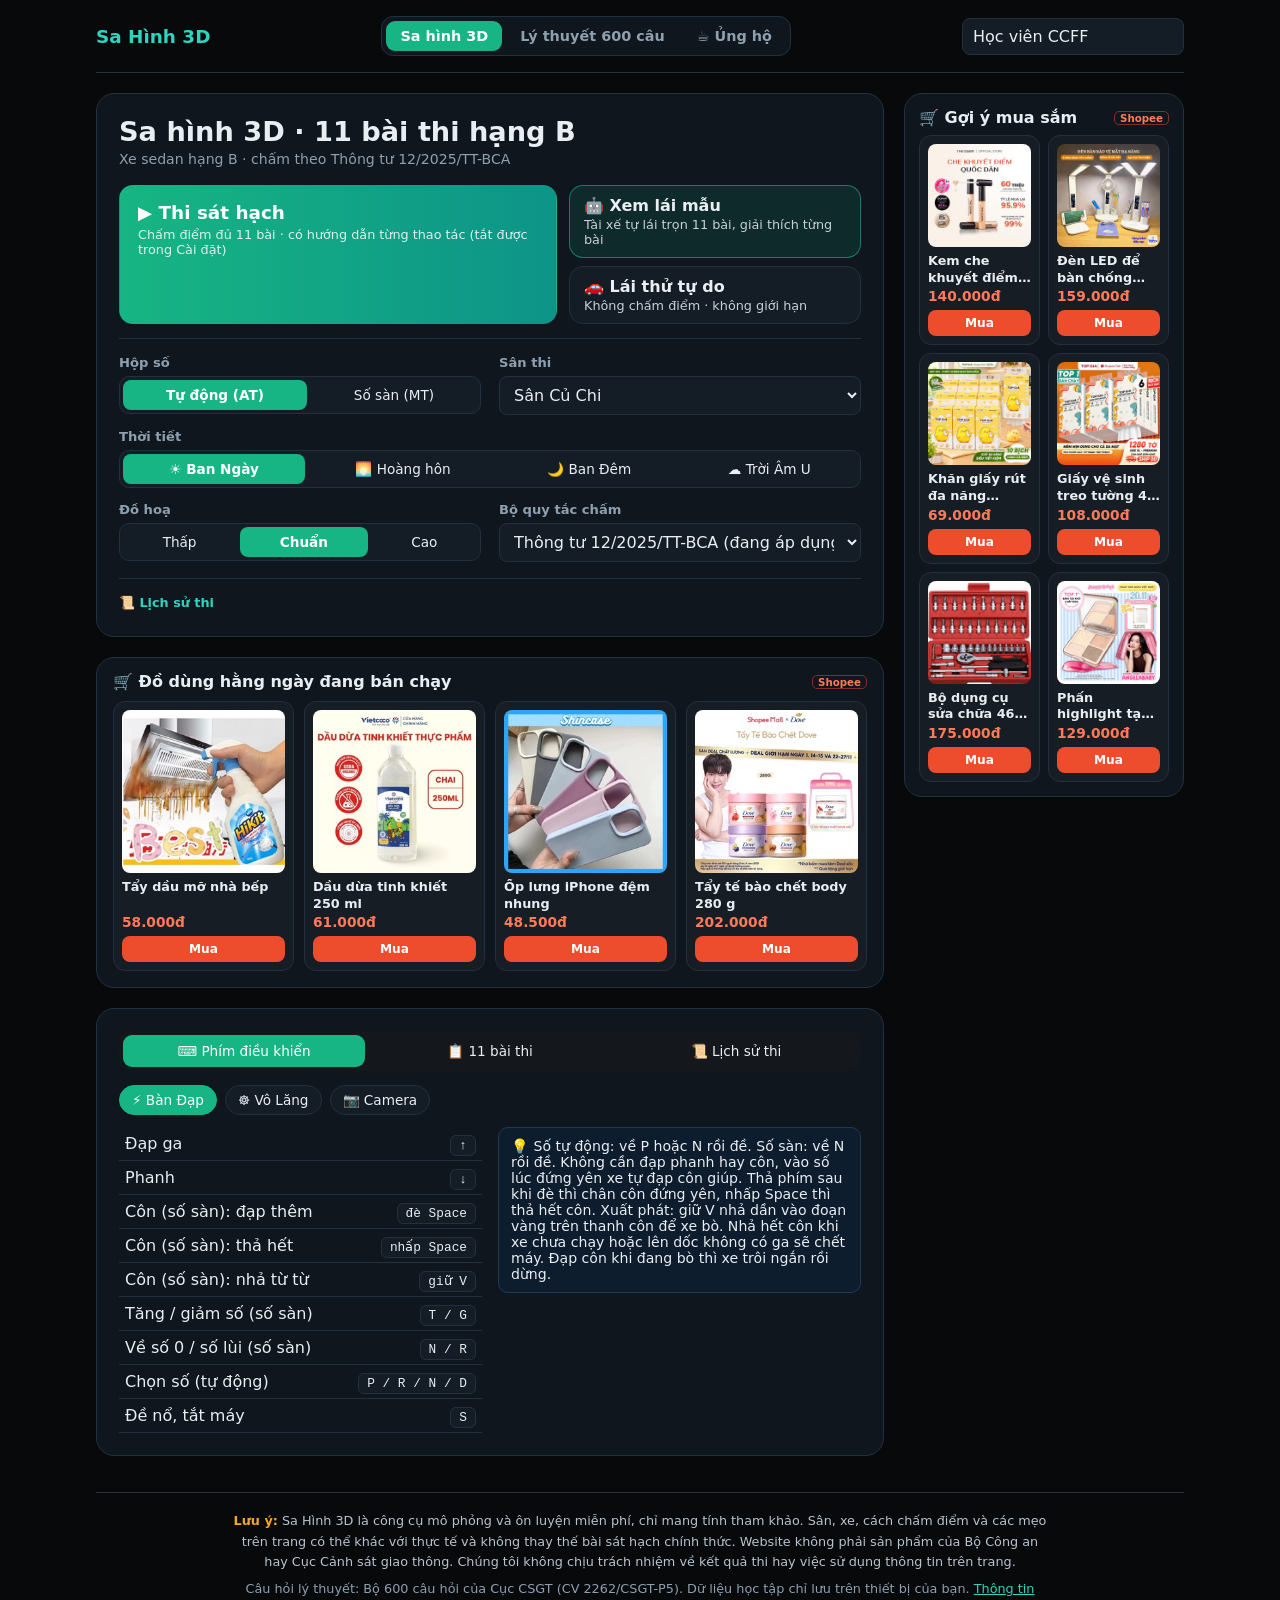
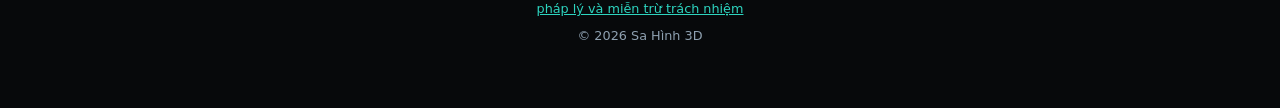
==== commit a50542e5: "Deploy 2026-11-22T05:43Z" ====
--- a/index.html
+++ b/index.html
@@ -4,7 +4,7 @@
     <meta charset="UTF-8" />
     <meta name="viewport" content="width=device-width, initial-scale=1.0, viewport-fit=cover" />
     <title>Sa Hình 3D</title>
-    <script type="module" crossorigin src="./assets/index-CqdcttKG.js"></script>
+    <script type="module" crossorigin src="./assets/index-Db05I_Gd.js"></script>
     <link rel="stylesheet" crossorigin href="./assets/index-DhQ3887B.css">
   </head>
   <body>
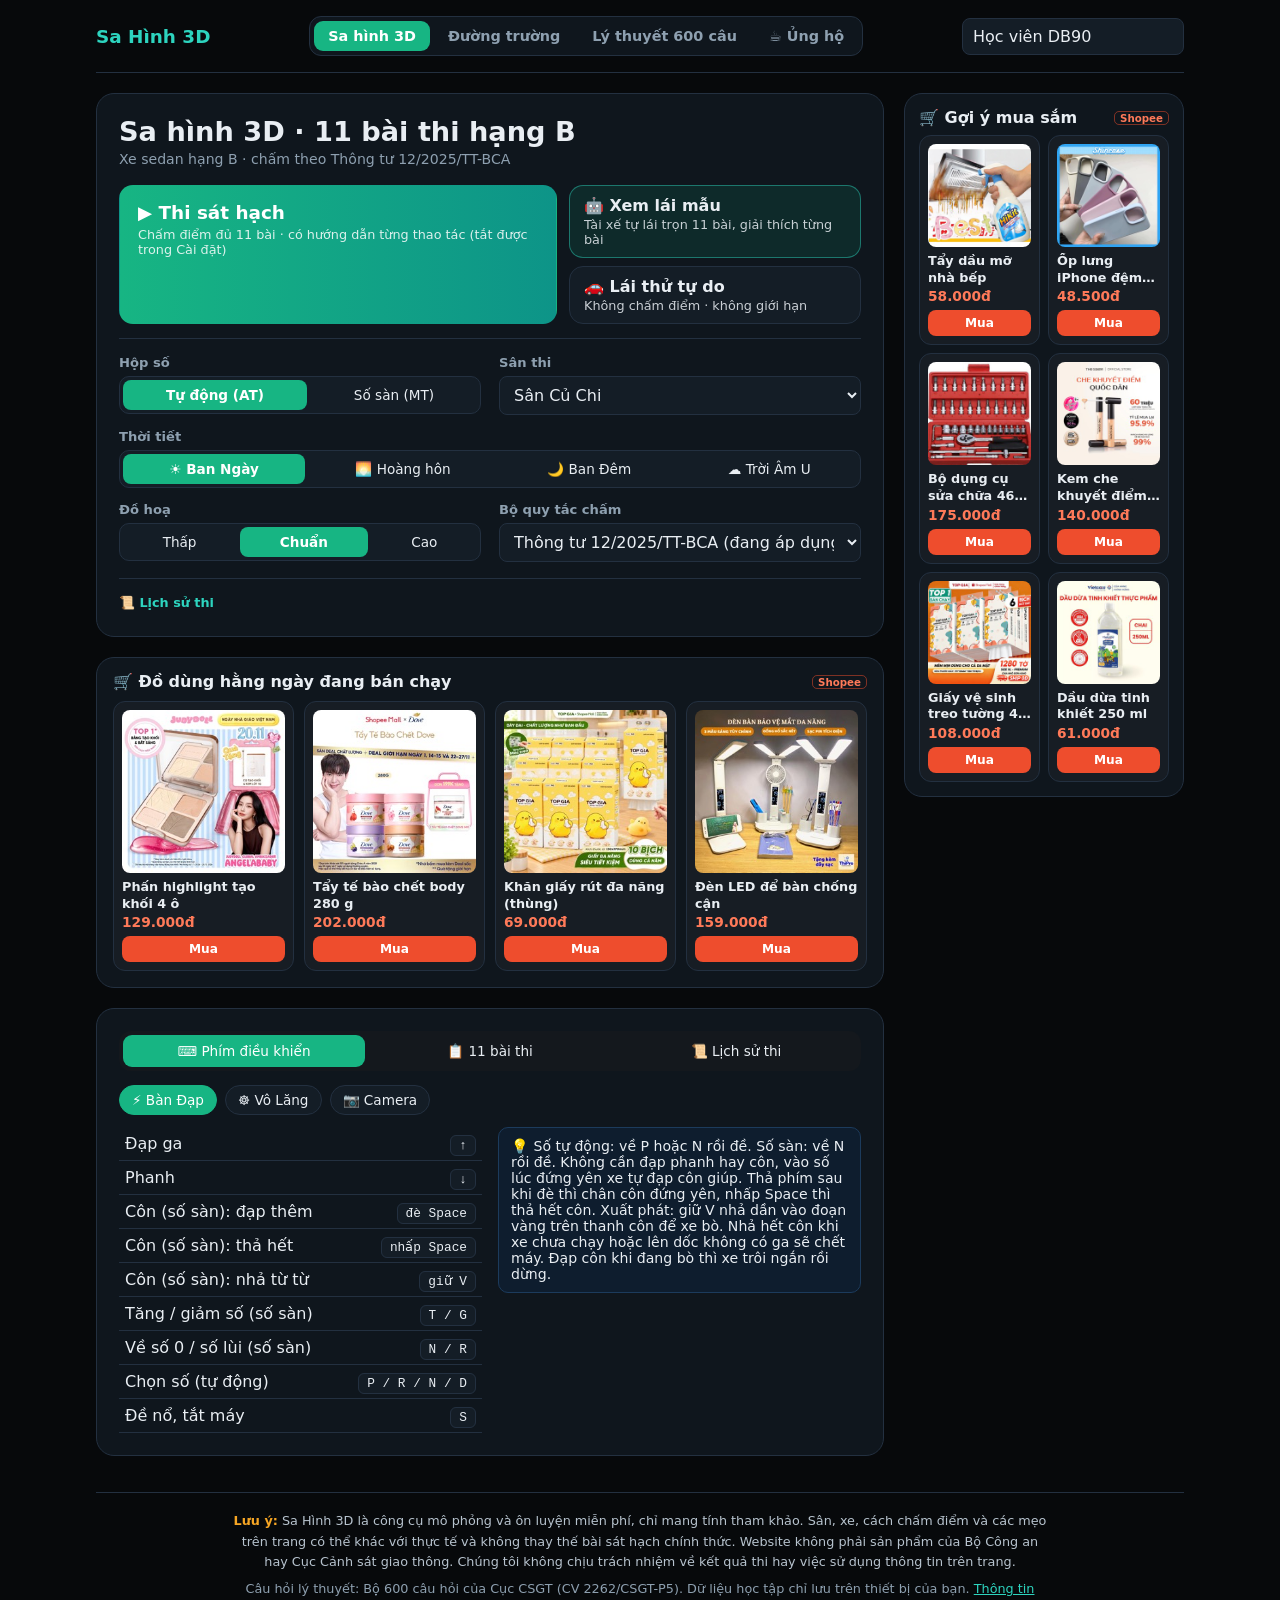
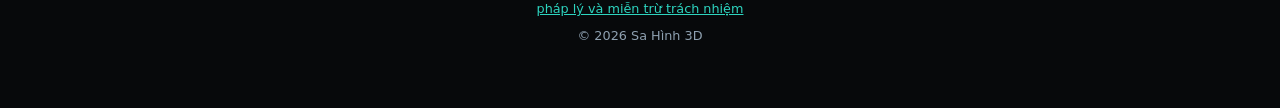
==== commit 0f7e15bb: "Deploy 2026-11-28T15:11Z" ====
--- a/index.html
+++ b/index.html
@@ -4,8 +4,8 @@
     <meta charset="UTF-8" />
     <meta name="viewport" content="width=device-width, initial-scale=1.0, viewport-fit=cover" />
     <title>Sa Hình 3D</title>
-    <script type="module" crossorigin src="./assets/index-Db05I_Gd.js"></script>
-    <link rel="stylesheet" crossorigin href="./assets/index-DhQ3887B.css">
+    <script type="module" crossorigin src="./assets/index-C-ZS_Wop.js"></script>
+    <link rel="stylesheet" crossorigin href="./assets/index-D5BUmLyL.css">
   </head>
   <body>
     <div id="root"><p style="color:#8ea0b0;font-family:system-ui,sans-serif;text-align:center;padding-top:40vh">Đang tải Sa Hình 3D…</p></div>
--- a/assets/index-D5BUmLyL.css
+++ b/assets/index-D5BUmLyL.css
@@ -0,0 +1 @@
+:root{--bg: #07090b;--panel: #0f161d;--panel-2: #141d26;--line: #233040;--text: #e9eef3;--muted: #8ea0b0;--green: #17b583;--green-2: #2dd4bf;--red: #ef3b5d;--amber: #f5a524;--blue: #5aa9ff}*{box-sizing:border-box}html,body,#root{height:100%;margin:0}body{background:var(--bg);color:var(--text);font-family:Inter,Segoe UI,system-ui,sans-serif}button{font:inherit;color:inherit;cursor:pointer}h1,h2,h3,h4{margin:0 0 .5rem}small{font-size:.75em}.muted{color:var(--muted)}.danger-text{color:var(--red)}.ok-text{color:var(--green)}.accent{color:var(--blue)}.mono{font-family:ui-monospace,Menlo,monospace}.spacer{flex:1}.center-note{display:grid;place-items:center;height:100%;padding:24px;text-align:center}.lobby{max-width:1120px;margin:0 auto;padding:0 16px 48px}.top{display:flex;justify-content:space-between;align-items:center;padding:16px 0;border-bottom:1px solid var(--line);gap:12px}.brand{font-weight:800;font-size:1.15rem;color:var(--green-2)}.user input,select,.picker-row input{background:var(--panel-2);border:1px solid var(--line);color:var(--text);padding:8px 10px;border-radius:8px;font:inherit;max-width:100%}.pill{width:fit-content;margin:28px auto 12px;padding:4px 14px;border:1px solid #1d5c49;border-radius:99px;font:600 .75rem ui-monospace,Menlo,monospace;color:var(--green-2);text-align:center}.lobby h1{text-align:center;font-size:clamp(1.6rem,4vw,2.5rem);margin-bottom:28px}.lobby h1 em{font-style:normal;color:var(--green-2)}.grid{display:grid;grid-template-columns:repeat(auto-fit,minmax(min(100%,420px),1fr));gap:20px;margin-bottom:20px}.panel{background:var(--panel);border:1px solid var(--line);border-radius:18px;padding:22px;margin-bottom:20px;min-width:0}.grid .panel{margin-bottom:0}.panel table,.modal table{width:100%;border-collapse:collapse}.panel td,.panel th{padding:7px 6px;border-bottom:1px solid var(--line);text-align:left}.keycap{text-align:right!important}kbd{background:var(--panel-2);border:1px solid var(--line);border-radius:6px;padding:2px 8px;font-size:.8rem;white-space:nowrap}.tip{background:#0e1d2e;border:1px solid #1c3b5c;padding:10px 12px;border-radius:10px;font-size:.88rem}.meter-row{display:flex;justify-content:space-between;align-items:baseline;margin-top:14px}.meter-row b{font-size:1.8rem;color:var(--green-2)}.meter-row small{color:var(--muted);font-size:.85rem}.meter{height:8px;background:var(--panel-2);border-radius:9px;overflow:hidden;margin-bottom:14px}.meter div{height:100%;background:linear-gradient(90deg,var(--green),var(--green-2))}.field{display:flex;align-items:center;gap:14px;flex-wrap:wrap;padding:10px 0;border-top:1px solid var(--line)}.field.block{display:block}.field.block>span{display:block;margin-bottom:6px;color:var(--muted)}.field label{display:flex;gap:6px;align-items:center}.chips{display:flex;flex-wrap:wrap;gap:8px;margin-bottom:12px}.field .chips{margin:0}.chips button,.tabs button,.lesson-tabs button,.picker-row button{background:var(--panel-2);border:1px solid var(--line);border-radius:99px;padding:6px 12px;font-size:.85rem}.chips button.on,.tabs button.on,.lesson-tabs button.on,.picker-row button.on{background:var(--green);border-color:var(--green);color:#fff}.lesson-tabs{display:flex;flex-wrap:wrap;gap:6px;margin-bottom:12px}.lesson-tabs button{width:36px;height:36px;padding:0}.rule-cols{display:grid;grid-template-columns:repeat(auto-fit,minmax(min(100%,260px),1fr));gap:12px}ul{margin:.3rem 0 1rem;padding-left:1.2rem}li{margin:.2rem 0;font-size:.92rem}.primary{width:100%;padding:14px;border:0;border-radius:12px;background:linear-gradient(90deg,var(--green),#0d9488);color:#fff;font-weight:800;font-size:1.05rem;margin-top:12px}.primary.small{width:auto;padding:8px 16px;font-size:.9rem;margin:0}.primary:disabled{opacity:.6;cursor:wait}.ghost{background:transparent;border:1px solid var(--line);border-radius:10px;padding:9px 14px}.danger{background:#4b0f22;border:1px solid var(--red);border-radius:10px;padding:9px 14px;color:#ffc2d0}.row{display:flex;gap:8px;flex-wrap:wrap;margin-top:10px;align-items:center}.row .ghost{flex:1}.sim{position:fixed;top:0;right:0;bottom:0;left:0;overflow:hidden;background:#000;-webkit-user-select:none;user-select:none;touch-action:none}.sim-canvas{position:absolute;top:0;right:0;bottom:0;left:0;width:100%;height:100%;display:block}.hud-top{position:absolute;top:12px;left:12px;right:12px;display:flex;gap:10px;align-items:center;flex-wrap:wrap;pointer-events:none}.hud-top>*{pointer-events:auto}.hud-box{background:#0a0d11e0;border:1px solid rgba(255,255,255,.08);border-radius:10px;padding:8px 14px;display:inline-flex;gap:8px;align-items:center;font-size:.85rem;font-weight:600}.hud-box b{font-size:1.15rem}.hud-box.score b{min-width:34px}.rpm{color:var(--amber);margin-left:8px}.engine{background:#2b0d15;border:1px solid var(--red);color:#ff9fb2;border-radius:7px;padding:2px 8px;font-size:.72rem;font-weight:700;margin-left:6px}.sim.touch .engine{padding:6px 12px;font-size:.8rem;touch-action:none}.engine{cursor:pointer}.engine.on{background:#0c2a20;border-color:var(--green);color:#7ff2c9}.toast{position:absolute;top:66px;left:50%;transform:translate(-50%);background:#0a0d11eb;border:1px solid #5b4a1a;color:#ffd76a;padding:8px 16px;border-radius:10px;font-weight:600;max-width:min(90vw,640px);text-align:center;pointer-events:none}.danger-banner{position:absolute;top:110px;left:50%;transform:translate(-50%);background:var(--red);color:#fff;padding:8px 20px;border-radius:10px;font-weight:800;animation:pulse .6s infinite alternate}@keyframes pulse{to{opacity:.55}}.hud-bottom{position:absolute;bottom:12px;left:12px;right:12px;display:flex;gap:10px;align-items:flex-end;justify-content:center;pointer-events:none}.hud-bottom>*{pointer-events:auto}.hud-bottom.layout-left{justify-content:flex-start}.hud-bottom.layout-right{justify-content:flex-end}.hud-bottom.layout-spread{justify-content:space-between}.cam-btn,.gear-current{background:#14181dd9;border:1px solid rgba(255,255,255,.15);border-radius:12px;padding:10px 12px;font-weight:700}.console{background:#0a0d11bf;border-radius:16px;padding:10px;display:flex;flex-direction:column;align-items:center;gap:8px}.signals{display:flex;gap:6px}.signals button{width:40px;height:40px;border-radius:50%;background:#282d34e6;border:1px solid rgba(255,255,255,.15)}.signals button.lit{background:#d97706}.signals button.lit.red{background:var(--red)}.signals button.lit.green{background:var(--green)}.wheel{width:86px;height:86px;border-radius:50%;border:7px solid #2c3743;background:#161c22;touch-action:none;cursor:grab}.wheel-inner{width:100%;height:100%;position:relative;border-radius:50%;background:linear-gradient(#aab2ba,#aab2ba) center/70% 6px no-repeat,linear-gradient(#aab2ba,#aab2ba) center bottom/6px 50% no-repeat}.wheel-inner i{position:absolute;top:-8px;left:50%;width:8px;height:12px;margin-left:-4px;background:var(--amber);border-radius:2px}.steer-buttons{display:flex;gap:6px}.steer-buttons button{width:56px;height:56px;font-size:1.5rem;border-radius:12px;background:#282d34e6;border:1px solid rgba(255,255,255,.15);touch-action:none}.gear-box{position:relative}.gear-panel{position:absolute;bottom:100%;left:0;margin-bottom:6px;display:flex;flex-direction:column;gap:4px;background:#0a0d11e0;border-radius:10px;padding:6px}.gear-panel button{width:44px;height:34px;background:#282d34e6;border:1px solid rgba(255,255,255,.12);border-radius:7px;font-weight:700}.gear-panel button.on{background:var(--blue)}.pedal{width:56px;height:110px;border-radius:12px;display:flex;flex-direction:column;align-items:center;justify-content:space-between;padding:8px 2px;background:#14181dd9;border:1px solid rgba(255,255,255,.15);font-size:.72rem;font-weight:800;touch-action:none}.pedal small{font-weight:500;color:var(--muted)}.pedal.brake{color:#ffa6b6}.pedal.gas{color:#8cf0cf}.pedal.active{outline:2px solid currentColor;transform:translateY(2px)}.clutch{height:170px;color:#b7b4ff}.clutch input{writing-mode:vertical-lr;direction:rtl;height:110px;width:24px}.modal-back{position:fixed;top:0;right:0;bottom:0;left:0;background:#0000008c;display:grid;place-items:center;padding:16px;z-index:5}.modal{position:relative;background:#0a0d11;border:1px solid var(--line);border-radius:22px;padding:22px;width:min(480px,100%);max-height:calc(100vh - 32px);display:flex;flex-direction:column;overflow:auto}.modal.wide{width:min(720px,100%)}.modal.light{background:#fff;color:#17202a;border-color:#d9dee4}.modal.light .muted{color:#5e6b78}.modal.light .ghost{border-color:#cfd6dd;margin-top:8px}.modal-x{position:absolute;top:14px;right:16px;background:none;border:0;font-size:1.1rem}.tabs{display:flex;gap:4px;background:#14181d;padding:4px;border-radius:12px;margin:8px 0 12px}.tabs button{flex:1;border:0;background:none;border-radius:9px;padding:8px}.modal-body{overflow:auto;flex:1;min-height:180px}.modal-body h4{color:var(--green-2);font-size:.8rem;margin-top:12px}.modal-foot{display:flex;gap:8px;justify-content:flex-end;flex-wrap:wrap;margin-top:14px;padding-top:12px;border-top:1px solid var(--line)}.toggle{display:flex;justify-content:space-between;align-items:center;gap:12px;padding:8px 0;font-size:.9rem}.tour{position:absolute;top:72px;left:16px;width:min(360px,calc(100vw - 32px));background:#0a0d11;border:1px solid var(--amber);border-radius:14px;padding:14px;z-index:4}.tour p{font-size:.9rem;color:#c8d2da}.result-box{background:#f6f8fa;border:1px solid #e1e6eb;border-radius:14px;padding:12px 16px}.result-box p{margin:.3rem 0}.result-box b{font-size:1.4rem}.penalties{overflow:auto;max-height:34vh;margin-bottom:8px}.pen{border:1px solid #f5dcae;background:#fff8ea;border-radius:10px;padding:8px 12px;margin-bottom:6px;font-size:.9rem}.pen.dq{background:#ffeef1;border-color:#f7c1cd;color:#9d1537}.pen>div{display:flex;gap:8px;align-items:center}.badge{margin-left:auto;background:#fde7c0;padding:1px 7px;border-radius:6px;font-size:.72rem;font-weight:800}.pen.dq .badge{background:var(--red);color:#fff}.picker-row{display:flex;flex-wrap:wrap;align-items:center;gap:6px;background:#f5f8fb;border:1px solid #e1e6eb;border-radius:12px;padding:10px;margin-bottom:8px}.picker-row>span{flex:1 1 130px;font-weight:700}.picker-row button{background:#fff;border-color:#cfd6dd;color:#17202a}.picker-row input{width:74px;background:#fff;color:#17202a;border-color:#cfd6dd}.lesson-grid{display:grid;grid-template-columns:repeat(auto-fit,minmax(min(100%,240px),1fr));gap:6px;overflow:auto}.lesson-grid button{display:flex;flex-direction:column;gap:2px;text-align:left;background:#fff;border:1px solid #d9dee4;border-radius:12px;padding:10px}.lesson-grid button.on{background:var(--green);color:#fff}.history{border-bottom:1px solid #e5e9ee;padding:8px 0}.history summary{display:flex;gap:12px;flex-wrap:wrap;cursor:pointer}@media (max-width: 640px){.pedal{width:46px;height:84px}.wheel{width:68px;height:68px}.signals button{width:32px;height:32px}.clutch{height:130px}.clutch input{height:72px}.hud-box{padding:6px 8px;font-size:.74rem}.hud-bottom{gap:4px;left:4px;right:4px}}.hud-bottom.in-cabin{opacity:.5}.hud-bottom.in-cabin:hover{opacity:1}.seat-row{display:flex;align-items:center;justify-content:space-between;gap:12px;padding:6px 0;font-size:.88rem}.seat-row input{width:45%;min-width:120px}.tabs button{white-space:nowrap}.clutch-track{position:relative;display:flex}.bite-zone{position:absolute;left:-3px;width:4px;top:30%;height:35%;background:#f5c542;border-radius:2px;pointer-events:none}.main-tabs{display:flex;gap:4px;background:var(--panel);border:1px solid var(--line);border-radius:12px;padding:4px}.main-tabs a,.sub-tabs a{color:var(--muted);text-decoration:none;padding:7px 14px;border-radius:9px;font-weight:600;font-size:.9rem;white-space:nowrap}.main-tabs a.on{background:var(--green);color:#fff}.top{flex-wrap:wrap}.sub-tabs{display:flex;gap:6px;flex-wrap:wrap;justify-content:center;margin:20px 0}.sub-tabs a{border:1px solid var(--line);background:var(--panel)}.sub-tabs a.on{border-color:var(--green-2);color:var(--green-2)}.sub-tabs .count{margin-left:6px;background:#4b0f22;color:#ffb3c4;border-radius:99px;padding:1px 8px;font-size:.72rem}.source-note{text-align:center;color:var(--muted);font-size:.78rem;margin-top:28px}.lobby.quiz-exam{max-width:1240px}.qz-filters{justify-content:center}.qz-filters button.crit{border-color:#7a2238;color:#ff9fb2}.qz-filters button.crit.on{background:var(--red);border-color:var(--red);color:#fff}.qz-layout{display:grid;grid-template-columns:340px 1fr;gap:20px;align-items:start}.qz-side{padding:0;overflow:hidden;position:sticky;top:12px}.qz-side-head{display:flex;justify-content:space-between;align-items:baseline;gap:8px;padding:14px 16px;background:linear-gradient(90deg,#0d7a5a,#0f766e)}.qz-grid{display:grid;grid-template-columns:repeat(6,1fr);gap:6px;padding:12px;max-height:62vh;overflow:auto}.qz-grid button{position:relative;height:38px;border-radius:9px;border:1px solid var(--line);background:var(--panel-2);font-size:.85rem;font-weight:600}.qz-grid button.right{background:#0c3527;border-color:#16795a;color:#8cf0cf}.qz-grid button.wrong{background:#3b0f1c;border-color:#8f2440;color:#ffb3c4}.qz-grid button.cur{outline:2px solid var(--green-2);outline-offset:1px}.qz-grid button.saved:after{content:"";position:absolute;top:3px;right:3px;width:6px;height:6px;border-radius:50%;background:var(--amber)}.qz-card{margin:0}.qz-toolbar{display:flex;align-items:center;gap:8px;flex-wrap:wrap;margin-bottom:14px}.qz-num{background:#0c3527;color:#8cf0cf;border:1px solid #16795a;border-radius:8px;padding:3px 10px;font-weight:700;font-size:.85rem}.qz-crit,.xm-crit{background:var(--red);color:#fff;border-radius:8px;padding:3px 10px;font-weight:700;font-size:.78rem}.qz-tools{display:flex;gap:4px;background:var(--panel-2);border-radius:12px;padding:4px}.qz-tools button{width:38px;height:38px;border:0;border-radius:9px;background:none;font-size:1rem}.qz-tools button:hover:not(:disabled){background:#1d2a36}.qz-tools button:disabled{opacity:.35;cursor:default}.qz-tools button.on{background:#3a2c0b}.qz-tools button.check{background:#0c3527;color:#8cf0cf;font-weight:800}.qz-question h3{font-size:1.12rem;line-height:1.5}.qz-img{background:#fff;border-radius:12px;padding:10px;margin:12px 0;display:flex;justify-content:center}.qz-img img{max-width:100%;max-height:360px;object-fit:contain}.qz-options{display:flex;flex-direction:column;gap:8px;margin-top:12px}.qz-opt{text-align:left;background:var(--panel-2);border:1px solid var(--line);border-radius:12px;padding:12px 14px;line-height:1.45}.qz-opt:disabled{cursor:default}.qz-opt.sel{border-color:var(--blue);background:#0e1d2e}.qz-opt.right{border-color:var(--green);background:#0c3527}.qz-opt.wrong{border-color:var(--red);background:#3b0f1c}.qz-opt.tip-focus,.qz-opt.trap-focus,.qz-img.tip-focus{position:relative;outline:3px dashed #facc15;outline-offset:3px;animation:qz-focus 1s ease-in-out 3 alternate}.qz-opt.trap-focus{outline-color:#f87171}.qz-img{position:relative}.qz-focus-label{position:absolute;top:-11px;right:10px;background:#facc15;color:#1a1400;font-size:.72rem;font-weight:800;padding:1px 8px;border-radius:6px;line-height:1.5}.qz-focus-label.trap{background:#f87171;color:#2a0505}.qz-tipmark{background:#facc154d;color:inherit;border-bottom:2px solid #facc15;border-radius:3px;padding:0 2px}@keyframes qz-focus{0%{outline-offset:3px}to{outline-offset:6px}}.qz-verdict{margin:12px 0 0;padding:10px 12px;border-radius:10px;font-weight:600}.qz-verdict.ok{background:#0c3527;color:#8cf0cf}.qz-verdict.bad{background:#3b0f1c;color:#ffb3c4}.qz-hint{font-size:.78rem;margin:14px 0 0}.qz-empty{min-height:200px}.qz-stat{padding:10px 0;border-top:1px solid var(--line)}.qz-stat .meter{margin:6px 0 4px}.qz-review-links{display:grid;gap:10px;margin-bottom:20px}.qz-big-link{display:grid;grid-template-columns:auto 1fr;gap:0 12px;align-items:center;text-decoration:none;color:inherit;background:var(--panel-2);border:1px solid var(--line);border-radius:12px;padding:12px 14px}.qz-big-link b{grid-row:span 2;font-size:1.6rem;color:var(--green-2);min-width:44px;text-align:center}.qz-hist-title{margin-top:8px}.qz-stats a{color:var(--green-2)}@media (max-width: 860px){.qz-layout{grid-template-columns:1fr}.qz-side{position:static}.qz-grid{grid-template-columns:repeat(auto-fill,minmax(44px,1fr));max-height:180px}}.xm-window,.xm-exam,.xm-overlay{color:#10225e;font-family:Times New Roman,Times,serif}.xm-window{max-width:780px;margin:0 auto;background:#fffdf0;border:2px solid #7cc4e6;border-radius:8px;overflow:hidden;box-shadow:0 10px 40px #00000059}.xm-titlebar{display:flex;align-items:center;gap:8px;background:#eef3f8;color:#222;font-size:.78rem;font-weight:700;padding:6px 10px;border-bottom:1px solid #c9d6e2}.xm-winlogo{width:12px;height:12px;background:linear-gradient(90deg,#f25022 50%,#7fba00 50%) top/100% 50% no-repeat,linear-gradient(90deg,#00a4ef 50%,#ffb900 50%) bottom/100% 50% no-repeat}.xm-banner{background:radial-gradient(circle at 30% 30%,#0f4a5c,#0b2547 70%);color:#fff;text-align:center;font-size:clamp(1rem,3vw,1.6rem);font-weight:700;letter-spacing:.06em;padding:14px 10px;border-bottom:3px solid #e7a2a2}.xm-login{padding:18px 22px 20px}.xm-stepnote{background:#fff6d6;border:1px solid #f0d27a;border-radius:6px;padding:10px 12px;margin-bottom:16px;font-size:.9rem;color:#5a4300}.xm-stepnote b{color:#8a4b00}.xm-form{display:grid;gap:10px}.xm-row{display:grid;grid-template-columns:120px 1fr;align-items:center;gap:10px;font-weight:700}.xm-row select{background:#eee;color:#333;border:1px solid #bbb;border-radius:3px;padding:7px 10px;font:600 .95rem Times New Roman,serif}.xm-row select:not(:disabled){background:#fff}.xm-sbd{grid-template-columns:120px auto 1fr}.xm-sbd-fields{display:flex;gap:8px;align-items:center}.xm-sbd input{width:96px;text-align:center;font:700 1.1rem Times New Roman,serif;color:#c00;border:2px solid #f0c040;border-radius:3px;padding:6px;background:#fff}.xm-fixed{width:96px;border:1px solid #999;padding:6px 10px;background:#fff}.xm-btn{background:#ffe6d5;border:1px solid #c99;border-radius:3px;padding:7px 16px;font:600 .95rem Times New Roman,serif;color:#10225e}.xm-btn.small{padding:5px 10px;font-size:.82rem}.xm-btn:disabled{background:#eee;color:#aaa;border-color:#ccc;cursor:default}.xm-verify{justify-self:end;min-width:170px;padding:12px}.xm-candidate{display:flex;gap:22px;align-items:center;border-top:1px solid #ddd;border-bottom:1px solid #ddd;margin:16px 0;padding:16px 0}.xm-photo{width:104px;height:128px;flex:none;border:2px solid #888;padding:4px;background:#fff;display:grid;place-items:center}.xm-photo svg{width:70%;fill:#c9cfd6}.xm-candidate dl,.xm-result dl{display:grid;grid-template-columns:auto 1fr;gap:6px 18px;margin:0}.xm-candidate dt,.xm-result dt{font-weight:700}.xm-candidate dd,.xm-result dd{margin:0;font-weight:700;color:#0b1f8a}.xm-actions{display:flex;justify-content:flex-end;gap:10px}.xm-exam{display:grid;grid-template-columns:1fr 330px;border:3px solid #1e88c8;border-radius:6px;overflow:hidden;background:#fff;height:max(600px,calc(100vh - 150px));position:relative}.quiz-exam .sub-tabs{margin:12px 0}.xm-main{display:flex;flex-direction:column;min-width:0}.xm-question{flex:1;padding:20px 28px;font-family:Arial,Helvetica,sans-serif;overflow:auto}.xm-question h2{color:#c4141b;font-size:1.5rem;line-height:1.25;margin-bottom:14px}.xm-review-tag{display:flex;gap:10px;align-items:center;color:#555;font-size:.85rem;margin-bottom:8px}.xm-img{background:#f6f7f8;border:1px solid #e3e5e8;border-radius:4px;display:flex;justify-content:center;padding:6px;margin-bottom:12px}.xm-img img{max-width:100%;max-height:300px;object-fit:contain}.xm-opts{display:flex;flex-direction:column;gap:4px}.xm-opt{color:#111;font-size:1.18rem;line-height:1.5;padding:6px 8px;border-radius:4px;cursor:pointer}.xm-opt.sel{background:#e8f1ff}.xm-opt.right{background:#e3f8ee}.xm-opt.wrong{background:#fde4e7}.xm-mine{color:#888;font-size:.85rem;margin-left:8px;white-space:nowrap}.xm-timebar{position:relative;height:26px;background:#e9e9e9;border-top:1px solid #ccc}.xm-timebar div{height:100%;background:#d92a2a;transition:width .25s linear}.xm-timebar span{position:absolute;top:0;right:0;bottom:0;left:0;display:grid;place-items:center;font-weight:700;font-size:.85rem;color:#111}.xm-foot{display:grid;grid-template-columns:1fr 1fr auto;gap:16px;align-items:center;background:#2e4a66;color:#fff;padding:12px 18px;font-size:.88rem}.xm-foot fieldset{border:1px solid #8fb0cf;border-radius:4px;margin:0;padding:4px 12px 8px}.xm-foot legend{font-weight:700;padding:0 4px}.xm-foot fieldset b{color:#9fdcff}.xm-gap{margin-left:32px}.xm-foot p{margin:0;text-align:center;color:#d5e3f0;font-size:.8rem}.xm-brandcard{background:#fff;color:#145a4a;border-radius:8px;padding:8px 14px;display:flex;flex-direction:column;align-items:center;gap:2px;font-family:Georgia,serif}.xm-brandcard small{color:#666;font-size:.72rem}.xm-brandcard .xm-answered{color:#17915f;font-weight:700}.xm-side{background:#fbe3cc;border-left:2px solid #1e88c8;padding:10px;display:flex;flex-direction:column;gap:8px;overflow:auto}.xm-clock{display:flex;justify-content:space-between;align-items:center;background:#fff;border:2px solid #8cc6e6;border-radius:4px;padding:6px 14px}.xm-clock span{font-size:.66rem;font-weight:700;line-height:1.15;text-align:center}.xm-clock b{font:700 2rem Courier New,ui-monospace,monospace;color:#0b2a8a;letter-spacing:.08em}.xm-cells{display:grid;grid-template-columns:1fr 1fr;grid-template-rows:repeat(15,auto);grid-auto-flow:column;gap:4px 6px}.xm-cell{display:flex;justify-content:space-between;align-items:center;gap:4px;background:#fde4cf;border:2px solid #6b4a3a;border-radius:4px;padding:1px 6px;cursor:pointer;min-height:31px}.xm-cell.cur{background:#f58a8a}.xm-cell.done{background:#8fe39a}.xm-cell.done.cur{background:#6fd47c;outline:2px solid #c4141b}.xm-cell.ok{background:#fff1a8}.xm-cell.bad{background:#ffc9d2}.xm-cell.blank{opacity:.85}.xm-cell.cur.ok,.xm-cell.cur.bad,.xm-cell.cur.blank{outline:2px solid #1e88c8}.xm-n{font-weight:700;font-size:.95rem}.xm-boxes{display:flex;gap:3px}.xm-boxes label{display:flex;flex-direction:column;align-items:center;font:700 .58rem Arial,sans-serif;color:#10225e}.xm-boxes button{width:16px;height:16px;padding:0;border:1px solid #777;background:#fff;border-radius:2px;font-size:.7rem;line-height:14px;color:#fff}.xm-boxes button.on{background:#1683d8;border-color:#1268ad}.xm-end{margin-top:auto;background:#fff;border:2px solid #1e88c8;border-radius:8px;padding:6px;color:#c4141b;font:700 1.6rem Times New Roman,serif;letter-spacing:.06em}.xm-end.small{font-size:.95rem;color:#10225e;margin:0}.xm-end.plain{border-color:#ccc}.xm-side-actions{margin-top:auto;display:grid;grid-template-columns:1fr 1fr;gap:6px}.xm-side-actions .xm-end.small{font-size:.82rem;padding:8px 4px}.xm-keys{font-size:.7rem;text-align:center;color:#555}.xm-keys kbd{background:#eef2f6;border-color:#ccd5de;color:#10225e;padding:0 4px}.xm-overlay{position:fixed;top:0;right:0;bottom:0;left:0;background:#00000059;display:grid;place-items:center;padding:16px;z-index:20}.xm-dialog{width:min(360px,100%);background:#fff;border:1px solid #888;box-shadow:0 8px 30px #00000059;font-family:Segoe UI,Arial,sans-serif;color:#111}.xm-dialog-title,.xm-result-title{display:flex;justify-content:space-between;align-items:center;padding:8px 12px;font-size:.9rem}.xm-dialog-title button,.xm-result-title button{background:none;border:0;font-size:.9rem}.xm-dialog-body{display:flex;align-items:center;gap:14px;padding:18px 22px}.xm-qicon{width:36px;height:36px;flex:none;border-radius:50%;background:#1683d8;color:#fff;display:grid;place-items:center;font-weight:700;font-size:1.2rem}.xm-dialog-foot{display:flex;justify-content:flex-end;gap:8px;background:#f0f0f0;padding:10px 12px}.xm-dialog-foot button{min-width:78px;background:#fdfdfd;border:1px solid #adadad;padding:4px 10px;font:inherit;font-size:.88rem}.xm-dialog-foot button:focus{outline:2px solid #1683d8}.xm-result{width:min(660px,100%);max-height:calc(100vh - 32px);overflow:auto;background:#eef7fd;border:2px solid #5bb0e0;border-radius:6px;box-shadow:0 10px 40px #0006}.xm-result-title{background:#74c2ec;color:#10225e;font-weight:700;font-size:1rem}.xm-result fieldset{margin:14px 18px;border:1px solid #7fbcd9;border-radius:4px;padding:10px 14px}.xm-result legend{font-weight:700;padding:0 6px}.xm-result-info{display:flex;gap:18px;align-items:center}.xm-result-info .xm-photo{width:84px;height:100px}.xm-result-grid{display:grid;grid-template-columns:1fr auto;gap:16px;align-items:center}.xm-result-grid dd{color:#d0141b;font-size:1.15rem;text-align:right;min-width:40px}.xm-verdict{border-left:1px solid #9cc;padding-left:18px;text-align:center;font:700 1.3rem Arial,sans-serif;display:flex;flex-direction:column;gap:4px}.xm-verdict.fail{color:#d0141b}.xm-verdict.pass{color:#128a3c}.xm-verdict small{font-size:.82rem;font-weight:600}.xm-result-foot{display:flex;justify-content:space-between;gap:10px;padding:0 18px 16px}@media (max-width: 900px){.xm-exam{grid-template-columns:1fr;height:auto}.xm-side{border-left:0;border-top:2px solid #1e88c8}.xm-cells{grid-template-columns:repeat(5,1fr);grid-template-rows:none;grid-auto-flow:row}.xm-cell{flex-direction:column;align-items:stretch}.xm-boxes{justify-content:center}.xm-foot{grid-template-columns:1fr}.xm-foot p{display:none}.xm-question{padding:16px}.xm-question h2{font-size:1.2rem}.xm-opt{font-size:1.02rem}.xm-row,.xm-sbd{grid-template-columns:1fr}.xm-verify{justify-self:stretch}.xm-result-grid{grid-template-columns:1fr}.xm-verdict{border-left:0;padding-left:0}}@media (max-width: 480px){.xm-cells{grid-template-columns:repeat(3,1fr)}.xm-candidate{flex-direction:column;align-items:flex-start}}.qz-layout{grid-template-columns:280px minmax(0,1fr) 240px}.tips-panel{margin:0;padding:0;overflow:hidden;position:sticky;top:12px;max-height:calc(100vh - 24px);display:flex;flex-direction:column}.tips-head{display:flex;flex-direction:column;gap:2px;padding:14px 16px;background:linear-gradient(90deg,#7a4a07,#92400e)}.tips-head small{color:#fde7c0}.tips-list{display:flex;flex-direction:column;gap:6px;padding:10px;overflow:auto}.tip-item{display:flex;flex-direction:column;gap:5px;text-align:left;background:var(--panel-2);border:1px solid var(--line);border-radius:10px;padding:8px 10px;font-size:.8rem;line-height:1.4}.tip-item b{font-weight:700}.tip-item span{color:#c8d2da}.tip-item.on{border-color:var(--amber);background:#2a1f07}.tip-badge{display:inline-block;background:var(--amber);color:#1a1205;border-radius:6px;padding:0 6px;margin-right:6px;font-size:.7rem}.tips-foot{font-size:.72rem;padding:0 12px 12px;margin:0}.tips-foot a{color:var(--amber)}.tip-explain{display:flex;flex-direction:column;gap:8px;margin-top:10px}.tip-line{display:flex;flex-direction:column;gap:4px;border-radius:10px;padding:10px 12px;font-size:.9rem;line-height:1.45}.tip-line em{font-style:normal;font-weight:600}.tip-line.tip{background:#2a1f07;border:1px solid #7a5a12;color:#fde7c0}.tip-line.trap{background:#3b0f1c;border:1px solid #8f2440;color:#ffc2d0}.tip-line.hint{background:#0e1d2e;border:1px solid #1c3b5c;color:#cfe3f7}.tip-line.none{background:var(--panel-2);border:1px solid var(--line);color:var(--muted)}.tip-explain.light .tip-line{font-family:Arial,sans-serif}.tip-explain.light .tip-line.tip{background:#fff8e6;border-color:#f0c96a;color:#6b4600}.tip-explain.light .tip-line.trap{background:#ffeef1;border-color:#f2a8b8;color:#8f1d39}.tip-explain.light .tip-line.hint{background:#eef6ff;border-color:#b9d6f2;color:#1d4670}.tip-explain.light .tip-line.none{background:#f4f5f7;border-color:#dde1e6;color:#555}.xm-correct{font-family:Arial,sans-serif;color:#111;margin:12px 0 0}.xm-correct b{color:#128a3c}@media (max-width: 1100px){.qz-layout{grid-template-columns:260px minmax(0,1fr)}.tips-panel{grid-column:1 / -1;position:static;max-height:none}}@media (max-width: 860px){.qz-layout{grid-template-columns:1fr}}.main-tabs a.donate-tab.on{background:var(--amber);color:#1a1205}.donate{max-width:720px;margin:0 auto;text-align:center}.donate h1 em{font-style:normal;color:var(--amber)}.donate-lead{max-width:560px;margin:0 auto 24px;line-height:1.6}.donate-card{display:grid;grid-template-columns:minmax(0,300px) 1fr;gap:24px;align-items:center;background:var(--panel);border:1px solid var(--line);border-radius:18px;padding:22px;text-align:left}.donate-card img{width:100%;border-radius:14px;background:#fff}.donate-info{display:flex;flex-direction:column;gap:10px}.donate-info b{font-size:1.3rem;letter-spacing:.03em}.donate-acc{display:flex;align-items:center;gap:12px;flex-wrap:wrap}.donate-acc .mono{font-size:1.5rem;color:var(--amber);font-weight:700}@media (max-width: 640px){.donate-card{grid-template-columns:1fr;text-align:center}.donate-card img{max-width:300px;margin:0 auto}.donate-acc{justify-content:center}}.qz-side-actions{display:grid;grid-template-columns:1fr 1fr;gap:6px;padding:10px 12px 0}.qz-side-actions button,.qz-nav button,.qz-save{background:var(--panel-2);border:1px solid var(--line);border-radius:10px;padding:8px 10px;font-size:.85rem;font-weight:600}.qz-side-actions button:disabled,.qz-nav button:disabled{opacity:.4;cursor:default}.qz-confirm{margin:10px 12px 0;padding:10px 12px;border:1px solid #8f2440;background:#3b0f1c;border-radius:10px;font-size:.82rem;color:#ffc2d0;display:flex;flex-direction:column;gap:8px}.qz-confirm>div{display:flex;gap:6px}.qz-confirm .danger,.qz-confirm .ghost{padding:6px 10px;font-size:.82rem}.qz-save.on{background:#3a2c0b;border-color:var(--amber);color:#fde7c0}.qz-nav{display:flex;align-items:center;justify-content:space-between;gap:10px;margin-top:16px;padding-top:14px;border-top:1px solid var(--line)}.qz-nav button{padding:10px 18px;font-size:.92rem}.qz-nav button.next{background:var(--green);border-color:var(--green);color:#fff}.qz-side-head{flex-direction:column;align-items:flex-start;gap:2px}.qz-grid{grid-template-columns:repeat(auto-fill,minmax(40px,1fr))}.xm-exam{grid-template-rows:minmax(0,1fr)}.xm-main,.xm-question{min-height:0}@media (max-width: 900px){.xm-exam{grid-template-rows:auto}}.lobby-layout{display:grid;grid-template-columns:minmax(0,1fr) 280px;gap:20px;align-items:start;margin-top:20px}.lobby-main{display:flex;flex-direction:column;gap:20px;min-width:0}.lobby-main .panel{margin:0}.lobby-side{position:sticky;top:12px}.start-head{display:flex;justify-content:space-between;align-items:flex-start;gap:16px}.start-head h1{font-size:clamp(1.25rem,2.6vw,1.7rem);margin:0 0 4px;text-align:left}.start-head p{margin:0;font-size:.88rem}.attempts{flex:none;display:flex;align-items:baseline;gap:4px;background:#0c3527;border:1px solid #16795a;border-radius:12px;padding:6px 12px}.attempts b{font-size:1.6rem;color:var(--green-2)}.attempts small{color:#8cf0cf}.attempts.empty{background:#3b0f1c;border-color:#8f2440}.attempts.empty b,.attempts.empty small{color:#ffb3c4}.start-actions{display:grid;grid-template-columns:3fr 2fr;gap:12px;margin:18px 0 8px}.start-btn{display:flex;flex-direction:column;align-items:flex-start;gap:4px;padding:16px 18px;border-radius:14px;text-align:left;border:1px solid var(--line)}.start-btn span{font-size:1.15rem;font-weight:800}.start-btn small{font-size:.8rem;opacity:.85}.start-btn.exam{background:linear-gradient(90deg,var(--green),#0d9488);border-color:transparent;color:#fff}.start-btn.exam:disabled{background:var(--panel-2);color:var(--muted);border-color:var(--line);cursor:default}.start-btn.free{background:var(--panel-2)}.start-btn.free:hover{border-color:var(--green-2)}.link-btn{background:none;border:0;color:var(--green-2);padding:4px 0;font-weight:600}.setup-grid{display:grid;grid-template-columns:1fr 1fr;gap:14px 18px;margin-top:14px;padding-top:16px;border-top:1px solid var(--line)}.setup{display:flex;flex-direction:column;gap:6px;min-width:0}.setup.wide{grid-column:1 / -1}.setup>span{color:var(--muted);font-size:.82rem;font-weight:600}.setup select{width:100%}.seg{display:flex;flex-wrap:wrap;gap:4px;background:var(--panel-2);border:1px solid var(--line);border-radius:10px;padding:3px}.seg button{flex:1 1 auto;background:none;border:0;border-radius:8px;padding:7px 10px;font-size:.85rem;white-space:nowrap}.seg button.on{background:var(--green);color:#fff;font-weight:700}.start-foot{display:flex;justify-content:space-between;align-items:center;gap:12px;flex-wrap:wrap;margin-top:16px;padding-top:12px;border-top:1px solid var(--line);font-size:.8rem}.start-foot code{background:var(--panel-2);padding:1px 6px;border-radius:5px}.info-tabs{margin:0 0 14px}.keys-body{display:grid;grid-template-columns:minmax(0,1fr) minmax(0,1fr);gap:16px;align-items:start}.keys-body .tip{margin:0}.small-note{font-size:.8rem;margin:0 0 8px}.donate-lite{margin:0;padding:16px;display:flex;flex-direction:column;gap:10px}.donate-lite-head{display:flex;flex-direction:column;gap:2px}.donate-lite img{width:100%;max-width:220px;align-self:center;border-radius:12px;background:#fff}.donate-lite-info{display:flex;flex-direction:column;align-items:center;gap:2px;text-align:center}.donate-lite-info b{font-size:.95rem;letter-spacing:.02em}.donate-lite-info .mono{font-size:1.15rem;color:var(--amber);font-weight:700}.donate-lite-actions{display:grid;grid-template-columns:1fr 1fr;gap:6px}.donate-lite-actions .ghost{text-align:center;text-decoration:none;color:inherit;font-size:.85rem;padding:7px 8px}@media (max-width: 960px){.lobby-layout{grid-template-columns:1fr}.lobby-side{position:static;max-width:420px;width:100%;justify-self:center}.keys-body{grid-template-columns:1fr}}@media (max-width: 560px){.start-actions,.setup-grid{grid-template-columns:1fr}.start-head{flex-direction:column}}.start-foot code{display:none}.demo-btn{display:flex;flex-direction:column;align-items:flex-end;gap:2px;background:var(--panel-2);border:1px solid var(--line);border-radius:10px;padding:8px 14px;font-weight:700;font-size:.9rem}.demo-btn small{font-weight:500;color:var(--muted);font-size:.75rem}.demo-btn:hover{border-color:var(--green-2)}@media (max-width: 560px){.demo-btn{align-items:flex-start;width:100%}}.history-list .history{border-bottom:1px solid var(--line)}.history-list .history ul{margin-top:8px}.demo-panel{position:absolute;top:64px;right:12px;width:min(360px,calc(100vw - 24px));max-height:calc(100vh - 230px);display:flex;flex-direction:column;background:#0a0d11e6;border:1px solid rgba(45,212,191,.4);border-radius:14px;z-index:3;overflow:hidden}.demo-head{display:flex;align-items:center;gap:10px;padding:8px 10px;border-bottom:1px solid rgba(255,255,255,.08)}.demo-panel.closed .demo-head{border-bottom:0}.demo-head b{flex:1;font-size:.9rem}.demo-speed{display:flex;gap:2px;background:#ffffff0f;border-radius:8px;padding:2px}.demo-speed button{background:none;border:0;border-radius:6px;padding:4px 10px;font-weight:700;font-size:.82rem}.demo-speed button.on{background:var(--green);color:#fff}.demo-toggle{background:none;border:0;font-size:1rem;padding:2px 6px}.demo-body{padding:10px 14px 12px;overflow:auto;font-size:.86rem;line-height:1.5}.demo-body h4{margin:0 0 6px;color:var(--green-2);font-size:.92rem}.demo-body ol{margin:0 0 8px;padding-left:1.2rem}.demo-body li{font-size:.84rem;margin:.15rem 0}.demo-tip{margin:0;padding:8px 10px;background:#2a1f07;border:1px solid #7a5a12;border-radius:8px;color:#fde7c0}@media (max-width: 640px){.demo-panel{top:auto;bottom:150px;max-height:40vh}}.site-footer{margin-top:36px;padding:18px 4px 8px;border-top:1px solid var(--line);text-align:center;font-size:.8rem;line-height:1.6;color:#b7c3ce}.site-footer p{max-width:820px;margin:0 auto 6px}.site-footer b{color:var(--amber)}.site-footer a{color:var(--green-2)}.legal{max-width:860px;margin:24px auto 0;line-height:1.65}.legal h1{font-size:clamp(1.3rem,3vw,1.8rem)}.legal h2{font-size:1.05rem;margin-top:22px;color:var(--green-2)}.legal li{font-size:.95rem;margin:.35rem 0}.legal p{font-size:.95rem}.hud-bottom.hidden{display:none}.sim.touch,.sim.touch *{-webkit-user-select:none;user-select:none;-webkit-touch-callout:none;-webkit-tap-highlight-color:transparent}.sim.touch{overscroll-behavior:none}.touch-hud{position:absolute;left:0;right:0;bottom:0;display:flex;justify-content:space-between;align-items:flex-end;gap:12px;padding:8px max(10px,env(safe-area-inset-right)) max(10px,env(safe-area-inset-bottom)) max(10px,env(safe-area-inset-left));pointer-events:none;z-index:2}.touch-hud>*{pointer-events:auto}.touch-hud button,.t-wheel,.t-clutch{touch-action:none}.touch-left,.touch-right{display:flex;flex-direction:column;gap:8px}.touch-left{align-items:flex-start}.touch-right{align-items:flex-end}.touch-row{display:flex;gap:6px;align-items:center}.t-btn{min-width:48px;height:44px;padding:0 10px;border-radius:12px;background:#14181dd1;border:1px solid rgba(255,255,255,.18);color:#fff;font-weight:700;font-size:.95rem}.t-btn.wide{min-width:96px}.t-btn.lit{background:#d97706;border-color:#f59e0b}.t-btn.lit.red{background:var(--red);border-color:var(--red)}.t-btn.lit.green{background:var(--green);border-color:var(--green)}.t-btn.engine-btn{background:#3b0f1c;border-color:#8f2440}.t-btn.engine-btn.on{background:#0c3527;border-color:var(--green)}.t-wheel{position:relative;width:clamp(130px,34vh,200px);height:clamp(130px,34vh,200px);border-radius:50%;border:10px solid #2c3743;background:#161c22d9;box-shadow:0 4px 18px #00000073}.t-wheel-inner{width:100%;height:100%;position:relative;border-radius:50%;background:linear-gradient(#aab2ba,#aab2ba) center/72% 8px no-repeat,linear-gradient(#aab2ba,#aab2ba) center bottom/8px 50% no-repeat}.t-wheel-inner i{position:absolute;top:-12px;left:50%;width:10px;height:16px;margin-left:-5px;background:var(--amber);border-radius:3px}.t-wheel small{position:absolute;left:50%;bottom:-22px;transform:translate(-50%);font:700 .75rem ui-monospace,Menlo,monospace;color:#fff;background:#0000008c;padding:1px 6px;border-radius:6px}.t-gears{display:flex;gap:3px;background:#14181dd1;border:1px solid rgba(255,255,255,.18);border-radius:12px;padding:3px}.t-gears button{min-width:40px;height:38px;border:0;border-radius:9px;background:none;color:#fff;font-weight:800;font-size:.95rem}.t-gears button.on{background:var(--blue)}.touch-pedals{display:flex;gap:10px;align-items:flex-end}.t-pedal{width:clamp(72px,11vw,110px);height:clamp(120px,36vh,200px);border-radius:16px;background:#14181dd9;border:2px solid rgba(255,255,255,.18);font-weight:800;font-size:1rem;letter-spacing:.04em}.t-pedal.brake{color:#ffa6b6;border-color:#ef3b5d8c}.t-pedal.gas{color:#8cf0cf;border-color:#17b5838c;height:clamp(140px,42vh,230px)}.t-pedal.active{background:#ffffff29;transform:translateY(3px) scale(.98)}.t-clutch{position:relative;width:64px;height:clamp(120px,36vh,200px);border-radius:16px;background:#14181dd9;border:2px solid rgba(183,180,255,.5);color:#b7b4ff}.t-clutch-label{position:absolute;top:6px;left:0;right:0;text-align:center;font-weight:800;font-size:.8rem}.t-bite{position:absolute;left:8px;right:8px;top:35%;height:35%;background:#f5c54247;border-top:2px solid #f5c542;border-bottom:2px solid #f5c542}.t-clutch-knob{position:absolute;left:6px;right:6px;height:14px;margin-top:-7px;border-radius:7px;background:#b7b4ff;box-shadow:0 0 10px #b7b4ffb3}.t-clutch small{position:absolute;bottom:4px;left:0;right:0;text-align:center;font-size:.58rem;color:var(--muted)}.sim.touch .demo-panel{max-height:38vh;width:min(320px,46vw)}.sim.touch .hud-top{top:max(8px,env(safe-area-inset-top));left:max(8px,env(safe-area-inset-left));right:max(8px,env(safe-area-inset-right))}.t-wheel-hint{max-width:190px;font-size:.78rem;font-weight:700;color:#fde7c0;background:#0a0d11bf;border:1px solid rgba(245,165,36,.5);border-radius:10px;padding:6px 10px}@media (max-height: 480px){.t-wheel{width:clamp(110px,30vh,150px);height:clamp(110px,30vh,150px);border-width:8px}.t-pedal,.t-clutch{height:clamp(100px,32vh,150px)}.t-pedal.gas{height:clamp(110px,36vh,165px)}.t-btn{height:38px;min-width:42px;font-size:.85rem}.t-btn.wide{min-width:84px}.t-gears button{min-width:34px;height:34px}.touch-left,.touch-right{gap:6px}}.xm-mobile-bar{display:none}@media (max-width: 900px){.xm-mobile-bar{display:flex;position:fixed;left:0;right:0;bottom:0;z-index:20;align-items:center;justify-content:space-between;gap:8px;padding:8px max(10px,env(safe-area-inset-right)) max(8px,env(safe-area-inset-bottom)) max(10px,env(safe-area-inset-left));background:#0b2a8a;color:#fff;font-family:Arial,sans-serif;box-shadow:0 -2px 12px #00000059}.xm-mobile-bar span{display:flex;flex-direction:column;align-items:center;line-height:1.2}.xm-mobile-bar b{font:700 1.1rem Courier New,monospace}.xm-mobile-bar small{font-size:.72rem;opacity:.85}.xm-mobile-bar button{min-width:88px;height:42px;border-radius:10px;border:1px solid rgba(255,255,255,.35);background:#ffffff1f;color:#fff;font-weight:700}.xm-mobile-bar button:disabled{opacity:.35}.quiz-exam{padding-bottom:80px}.xm-opt{padding:10px 8px;border-radius:6px}}@media (min-width: 700px) and (max-width: 860px){.qz-layout{grid-template-columns:220px minmax(0,1fr)}.qz-side{position:sticky}.qz-grid{grid-template-columns:repeat(auto-fill,minmax(36px,1fr));max-height:60vh}}@media (max-width: 699px){.qz-layout>.qz-side{order:2}.qz-layout>.tips-panel{order:3}}@media (max-width: 640px){.lobby{padding:0 12px 32px}.top{flex-wrap:wrap;padding:10px 0;gap:8px}.top .brand{order:1}.top .user{order:2;margin-left:auto;max-width:50%}.top .user input{width:100%;padding:6px 8px;font-size:.85rem}.top .main-tabs{order:3;width:100%}.main-tabs a{flex:1;text-align:center;padding:8px 6px;font-size:.85rem}.sub-tabs{flex-wrap:nowrap;overflow-x:auto;justify-content:flex-start;scrollbar-width:none}.sub-tabs::-webkit-scrollbar{display:none}.panel{padding:16px;border-radius:14px;margin-bottom:14px}.lobby h1{margin-bottom:18px}.pill{margin-top:18px}}@media (max-width: 640px){.qz-filters{flex-wrap:nowrap;overflow-x:auto;justify-content:flex-start;scrollbar-width:none;padding-bottom:2px}.qz-filters::-webkit-scrollbar{display:none}.qz-filters button{flex:none}}.swipe-area{touch-action:pan-y;overflow-x:hidden}.swipe-page{transition:transform .2s ease-out}.swipe-page.anim-next{animation:swipeNext .24s ease-out}.swipe-page.anim-prev{animation:swipePrev .24s ease-out}@keyframes swipeNext{0%{transform:translate(36%);opacity:0}}@keyframes swipePrev{0%{transform:translate(-36%);opacity:0}}@media (prefers-reduced-motion: reduce){.swipe-page.anim-next,.swipe-page.anim-prev{animation:none}}.qz-hint .hint-touch{display:none}@media (hover: none) and (pointer: coarse){.qz-hint .hint-key{display:none}.qz-hint .hint-touch{display:inline}}.rotate-gate{position:fixed;top:0;right:0;bottom:0;left:0;z-index:100;display:grid;place-items:center;padding:20px;background:#05070af0;-webkit-backdrop-filter:blur(4px);backdrop-filter:blur(4px)}.rotate-card{max-width:340px;text-align:center;background:var(--panel);border:1px solid var(--amber);border-radius:18px;padding:24px 20px}.rotate-card h2{color:#fde7c0}.rotate-card p{line-height:1.5;margin:0 0 10px;font-size:.95rem}.rotate-card .small{font-size:.8rem}.rotate-phone{font-size:3rem;display:inline-block;animation:rotatePhone 2s ease-in-out infinite;margin-bottom:8px}@keyframes rotatePhone{0%,20%{transform:rotate(0)}50%,80%{transform:rotate(-90deg)}to{transform:rotate(0)}}.rotate-actions{display:grid;grid-template-columns:1fr 1fr;gap:8px;margin-top:14px}.rotate-actions button{padding:11px 10px;border-radius:10px;font-weight:700}.rotate-actions .primary{background:var(--amber);color:#1a1205;border:0;margin:0;width:auto;font-size:.95rem}.pedal-pair{display:flex;flex-direction:column;gap:6px}.pedal-pair-row{display:flex;gap:10px;align-items:flex-end}.pedal-pair .t-pedal.brake,.pedal-pair .t-clutch{height:clamp(96px,calc(36vh - 50px),150px)}.t-combo{height:44px;width:100%;border-radius:12px;background:#14181dd9;border:2px solid rgba(239,59,93,.45);border-left-color:#b7b4ff99;color:#f3d2ff;font-weight:800;font-size:.85rem;letter-spacing:.03em;touch-action:none}.t-combo.active{background:#ffffff29;transform:translateY(2px)}@media (max-height: 480px){.pedal-pair .t-pedal.brake,.pedal-pair .t-clutch{height:clamp(70px,calc(32vh - 44px),110px)}.t-combo{height:38px;font-size:.78rem}}.sim.rotated{inset:auto;top:0;left:0;width:var(--vh, 100vh);height:var(--vw, 100vw);transform-origin:0 0;transform:translate(var(--vw, 100vw)) rotate(90deg)}.sim.rotated .touch-hud{flex-wrap:nowrap}@media (max-width: 480px){.sim.rotated .t-wheel{width:clamp(110px,30vw,150px);height:clamp(110px,30vw,150px);border-width:8px}.sim.rotated .t-pedal,.sim.rotated .t-clutch{height:clamp(100px,32vw,150px)}.sim.rotated .t-pedal.gas{height:clamp(110px,36vw,165px)}.sim.rotated .pedal-pair .t-pedal.brake,.sim.rotated .pedal-pair .t-clutch{height:clamp(70px,calc(32vw - 44px),110px)}.sim.rotated .t-combo{height:38px;font-size:.78rem}.sim.rotated .t-btn{height:38px;min-width:42px;font-size:.85rem}.sim.rotated .t-btn.wide{min-width:84px}.sim.rotated .t-gears button{min-width:34px;height:34px}.sim.rotated .touch-left,.sim.rotated .touch-right{gap:6px}.sim.rotated .demo-panel{top:56px;bottom:auto;max-height:calc(var(--vw, 100vw) - 70px)}}.method-pick{position:absolute;top:0;right:0;bottom:0;left:0;z-index:30;display:grid;place-items:center;padding:12px;background:#05070a99}.method-card{width:min(560px,100%);max-height:calc(100% - 16px);overflow:auto;background:var(--panel);border:1px solid var(--line);border-radius:16px;padding:14px;box-shadow:0 10px 40px #00000080}.method-head{display:flex;flex-direction:column;gap:2px;margin-bottom:10px}.method-head b{font-size:1.05rem;color:var(--green-2)}.method-list{display:flex;flex-direction:column;gap:8px}.method-list button{display:flex;gap:12px;align-items:flex-start;text-align:left;background:var(--panel-2);border:1px solid var(--line);border-radius:12px;padding:10px 12px}.method-list button:hover,.method-list button:focus-visible{border-color:var(--green-2)}.method-list button span:last-child{display:flex;flex-direction:column;gap:3px}.method-list small{color:#c8d2da;line-height:1.4;font-size:.8rem}.method-no{flex:none;width:28px;height:28px;border-radius:50%;display:grid;place-items:center;background:var(--green);color:#fff;font-weight:800}.touch-hud{gap:8px;padding-top:4px}.touch-left,.touch-right{gap:6px}.touch-row{gap:4px}.t-btn{min-width:38px;height:36px;padding:0 8px;border-radius:10px;font-size:.9rem}.t-gears{padding:2px;gap:2px;border-radius:10px}.t-gears button{min-width:32px;height:32px;font-size:.88rem}.t-wheel{width:clamp(96px,22vh,150px);height:clamp(96px,22vh,150px);border-width:8px}.t-wheel small{bottom:-18px;font-size:.68rem}.touch-pedals{gap:6px}.t-pedal{width:clamp(56px,7vw,80px);height:clamp(78px,20vh,130px);border-radius:12px;font-size:.85rem}.t-pedal.gas{height:clamp(90px,23vh,150px)}.t-clutch{width:46px;height:clamp(78px,20vh,130px);border-radius:12px}.t-clutch-label{font-size:.7rem;top:4px}.t-clutch small{display:none}.t-combo{width:46px;height:clamp(78px,20vh,130px);border-radius:12px;display:flex;flex-direction:column;align-items:center;justify-content:center;gap:2px;padding:0;font-size:.62rem;line-height:1.1;letter-spacing:0;border:2px solid rgba(239,59,93,.5);border-top-color:#b7b4ff99}.t-combo b{font-size:.9rem;color:#fff}.t-combo.active{background:#ffffff2e;transform:translateY(2px) scale(.98)}@media (max-height: 480px){.t-btn{min-width:34px;height:32px;font-size:.82rem;padding:0 6px}.t-btn.wide{min-width:0}.t-gears button{min-width:28px;height:28px;font-size:.8rem}.t-wheel{width:clamp(84px,26vh,110px);height:clamp(84px,26vh,110px);border-width:7px}.t-pedal{width:54px;height:clamp(64px,22vh,92px);font-size:.78rem}.t-pedal.gas{height:clamp(72px,25vh,104px)}.t-clutch,.t-combo{width:40px;height:clamp(64px,22vh,92px)}}@media (max-width: 480px){.sim.rotated .t-btn{min-width:34px;height:32px;font-size:.82rem;padding:0 6px}.sim.rotated .t-gears button{min-width:28px;height:28px;font-size:.8rem}.sim.rotated .t-wheel{width:clamp(84px,26vw,110px);height:clamp(84px,26vw,110px);border-width:7px}.sim.rotated .t-pedal{width:54px;height:clamp(64px,22vw,92px);font-size:.78rem}.sim.rotated .t-pedal.gas{height:clamp(72px,25vw,104px)}.sim.rotated .t-clutch,.sim.rotated .t-combo{width:40px;height:clamp(64px,22vw,92px)}.sim.rotated .touch-left,.sim.rotated .touch-right{gap:5px}}.start-row{transition:opacity .4s}.start-row.dim{opacity:.35}.start-row .t-btn.wide{min-width:70px}@media (max-height: 480px){.start-row .t-btn.wide{min-width:62px;font-size:.78rem}}.touch-center{position:absolute;left:50%;bottom:max(8px,env(safe-area-inset-bottom));transform:translate(-50%);display:flex;flex-direction:column;align-items:center;gap:4px;opacity:.78;pointer-events:auto}.touch-center .t-btn{background:#14181d99}.touch-center .t-btn.lit{background:#d97706}.touch-center .t-btn.lit.red{background:var(--red)}.touch-center .start-row .t-btn.lit.green{background:#17b583bf}.touch-center .start-row.dim{opacity:.3}.modal-back{display:flex;align-items:center;justify-content:center;overflow:hidden}.modal{max-height:100%;min-height:0}.modal .penalties{max-height:none}.tour{width:min(360px,calc(100% - 32px));max-height:calc(100% - 90px);overflow:auto}.toast{max-width:min(90%,640px)}.demo-panel{width:min(360px,calc(100% - 24px));max-height:calc(100% - 230px)}.sim.touch .demo-panel{width:min(320px,46%);max-height:calc(100% - 150px)}@media (max-height: 520px){.modal-back{padding:8px}.modal{padding:12px 14px;border-radius:14px}.modal h2,.modal h3{font-size:1rem;margin-bottom:6px;padding-right:28px}.modal-x{top:8px;right:10px}.modal-body{min-height:0}.modal-foot{margin-top:8px;padding-top:8px}.modal-foot button{padding:8px 12px;font-size:.88rem}.lesson-grid{grid-template-columns:repeat(auto-fill,minmax(170px,1fr))}.lesson-grid button{padding:6px 8px;font-size:.84rem}.picker-row{padding:6px 8px;margin-bottom:6px}.picker-row button{padding:4px 8px;font-size:.82rem}.result-box{padding:8px 12px}.result-box b{font-size:1.15rem}.sim.touch .demo-panel{top:52px;max-height:calc(100% - 140px)}}@media (max-width: 520px){.sim.rotated .modal-back{padding:8px}.sim.rotated .modal{padding:12px 14px;border-radius:14px}.sim.rotated .modal h2,.sim.rotated .modal h3{font-size:1rem;margin-bottom:6px;padding-right:28px}.sim.rotated .modal-x{top:8px;right:10px}.sim.rotated .modal-body{min-height:0}.sim.rotated .modal-foot{margin-top:8px;padding-top:8px}.sim.rotated .modal-foot button{padding:8px 12px;font-size:.88rem}.sim.rotated .lesson-grid{grid-template-columns:repeat(auto-fill,minmax(170px,1fr))}.sim.rotated .modal.wide.light>p.muted{display:none}.sim.rotated .lesson-grid button{padding:6px 8px;font-size:.84rem}.sim.rotated .picker-row{padding:6px 8px;margin-bottom:6px}.sim.rotated .picker-row button{padding:4px 8px;font-size:.82rem}.sim.rotated .result-box{padding:8px 12px}.sim.rotated .result-box b{font-size:1.15rem}.sim.rotated .method-card{padding:10px}.sim.rotated .method-list small{font-size:.74rem}.sim.rotated.touch .demo-panel{top:52px;max-height:calc(100% - 140px)}}@media (max-height: 520px){.method-card{padding:10px}.method-list small{font-size:.74rem}.method-list button{padding:8px 10px}}.modal .lesson-grid{flex:1 1 auto;min-height:70px;overflow:auto}@media (max-height: 520px){.modal.wide.light>p.muted{display:none}}.start-side{display:flex;flex-direction:column;gap:8px;min-width:0}.start-side .start-btn{flex:1;padding:10px 14px;gap:2px}.start-side .start-btn span{font-size:1rem}.start-btn.demo{background:#0e2a2a;border-color:#2dd4bf73}.start-btn.demo:hover,.start-btn.free:hover{border-color:var(--green-2)}.coach-ring{position:absolute;z-index:6;pointer-events:none;border:3px solid #facc15;border-radius:14px;box-shadow:0 0 0 3px #facc1540,0 0 18px #facc15b3;animation:coach-pulse 1s ease-in-out infinite alternate}.coach-ring-label{position:absolute;left:50%;bottom:calc(100% + 6px);transform:translate(-50%);white-space:nowrap;background:#facc15;color:#1a1400;font-weight:800;font-size:.8rem;padding:3px 9px;border-radius:8px;box-shadow:0 2px 8px #0006}.coach-ring.below .coach-ring-label{bottom:auto;top:calc(100% + 6px)}.coach-ring-label:after{content:"";position:absolute;left:50%;top:100%;transform:translate(-50%);border:6px solid transparent;border-top-color:#facc15}.coach-ring.below .coach-ring-label:after{top:auto;bottom:100%;border-top-color:transparent;border-bottom-color:#facc15}.coach-ring.side .coach-ring-label{left:auto;right:calc(100% + 8px);bottom:auto;top:50%;transform:translateY(-50%)}.coach-ring.side .coach-ring-label:after{left:100%;top:50%;transform:translateY(-50%);border-top-color:transparent;border-left-color:#facc15}@keyframes coach-pulse{0%{transform:scale(1);opacity:1}to{transform:scale(1.06);opacity:.75}}.signals button[data-coach^=glance]{width:auto;min-width:46px;border-radius:20px;padding:0 8px;font-size:.8rem}.t-btn.glance{min-width:0;padding:0 8px;font-size:.8rem}.coach-card{position:absolute;top:64px;left:12px;width:min(360px,42%);max-height:calc(100% - 250px);overflow:auto;background:#0a0d11eb;border:1px solid rgba(250,204,21,.55);border-radius:14px;padding:10px 14px 12px;z-index:3;color:#e8edf2;box-shadow:0 8px 24px #00000059}.coach-card.danger{border-color:var(--red)}.coach-card.done{border-color:var(--green-2)}.coach-head{display:flex;align-items:center;gap:8px;font-size:.78rem}.coach-group{color:#facc15;font-weight:700;flex:1;min-width:0;overflow:hidden;text-overflow:ellipsis;white-space:nowrap}.coach-card.danger .coach-group{color:#ff8a8a}.coach-count{color:var(--muted);font-variant-numeric:tabular-nums}.coach-close{background:none;border:0;color:var(--muted);padding:2px 4px;cursor:pointer;font-size:.9rem}.coach-close:hover{color:#fff}.coach-dots{display:flex;gap:4px;margin:6px 0 2px}.coach-dots i{flex:1;height:4px;border-radius:2px;background:#ffffff24}.coach-dots i.past{background:#a3862a}.coach-dots i.now{background:#facc15}.coach-card h4{margin:6px 0 4px;font-size:1.05rem;color:#fff}.coach-card p{margin:0;font-size:.88rem;line-height:1.45;color:#cfd8e1}.coach-key{margin-top:8px;display:inline-block;background:#facc151f;border:1px solid rgba(250,204,21,.4);border-radius:8px;padding:4px 10px;font-size:.85rem;color:#fde68a}.coach-key+.coach-key{margin-left:6px}.coach-feedback{margin-top:8px;font-size:.84rem;font-weight:600;padding:5px 9px;border-radius:8px}.coach-feedback.good{background:#10b98126;color:#6ee7b7}.coach-feedback.bad{background:#ef444426;color:#fca5a5}.toast.with-coach{left:auto;right:12px;transform:none;max-width:min(46%,520px)}.sim.touch .coach-card{top:calc(max(8px,env(safe-area-inset-top)) + 84px);left:max(12px,env(safe-area-inset-left));width:min(320px,40%);max-height:calc(100% - 200px);padding:8px 12px 10px}.sim.touch .coach-card p{font-size:.8rem}@media (max-width: 700px){.coach-card{width:min(300px,46%)}}.shop-panel.side{margin:0}.shop-panel{margin:12px 0 0;padding:14px;display:flex;flex-direction:column;gap:8px}.shop-panel.in-tips{margin:0 10px 10px;padding:8px;gap:6px;background:var(--panel-2);border:1px solid var(--line);border-radius:12px;flex-shrink:0}.shop-head{display:flex;align-items:center;justify-content:space-between;gap:8px}.shop-tag{font-size:.64rem;font-weight:700;color:#ff7a59;border:1px solid rgba(238,77,45,.5);border-radius:5px;padding:0 5px;white-space:nowrap}.shop-pick{display:flex;align-items:center;gap:10px;padding:8px;border-radius:12px;background:#ffffff08;border:1px solid var(--line);color:inherit;text-decoration:none;transition:border-color .15s,background .15s,transform .15s;cursor:pointer}.shop-pick:hover{border-color:#ee4d2d;background:#ee4d2d14}.shop-pick:active{transform:scale(.98)}.shop-pick-img{width:56px;height:56px;object-fit:cover;border-radius:8px;background:#fff;flex-shrink:0}.shop-pick-text{display:flex;flex-direction:column;gap:2px;min-width:0;flex:1}.shop-pick-text b{font-size:.84rem;line-height:1.3}.shop-pick-text small{font-size:.72rem;color:var(--muted);line-height:1.3}.shop-pick-price{font-size:.86rem;font-weight:800;color:#ff7a59}.shop-pick-cta{flex-shrink:0;background:#ee4d2d;color:#fff;font-size:.76rem;font-weight:700;padding:6px 12px;border-radius:8px;white-space:nowrap}.shop-pick.row .shop-pick-img{width:44px;height:44px}.shop-pick.row .shop-pick-text b{font-size:.8rem;overflow:hidden;text-overflow:ellipsis;white-space:nowrap}.shop-pick.row .shop-pick-cta{padding:5px 10px}.shop-strip{padding:14px 16px 16px;display:flex;flex-direction:column;gap:10px}.shop-strip-list{display:grid;grid-template-columns:repeat(4,minmax(0,1fr));gap:10px}.shop-pick.tile{flex-direction:column;align-items:stretch;gap:6px;padding:8px}.shop-pick.tile .shop-pick-img{width:100%;height:auto;aspect-ratio:1}.shop-pick.tile .shop-pick-text b{font-size:.8rem;display:-webkit-box;-webkit-line-clamp:2;-webkit-box-orient:vertical;overflow:hidden;min-height:2.6em}.shop-pick.tile .shop-pick-cta{text-align:center}@media (max-width: 720px){.shop-strip-list{display:flex;overflow-x:auto;scroll-snap-type:x mandatory;padding-bottom:4px}.shop-strip-list .shop-pick.tile{flex:0 0 42%;scroll-snap-align:start}}.shop-result{margin-top:14px;padding-top:12px;border-top:1px dashed var(--line);text-align:left;display:flex;flex-direction:column;gap:8px}.shop-result-label{font-size:.78rem;font-weight:700;color:var(--muted)}.shop-pick.feature{padding:10px;gap:12px}.shop-pick.feature .shop-pick-img{width:84px;height:84px}.shop-pick.feature .shop-pick-text b{font-size:.92rem}.shop-pick.feature .shop-pick-cta{padding:9px 14px;font-size:.82rem}.shop-result-more{display:grid;grid-template-columns:1fr 1fr;gap:6px}@media (max-width: 560px){.shop-result-more{grid-template-columns:1fr}.shop-pick.feature{flex-wrap:wrap}.shop-pick.feature .shop-pick-cta{width:100%;text-align:center}}.shop-result.light{border-top-color:#cfd6de}.shop-result.light .shop-result-label{color:#5b6672}.shop-result.light .shop-pick{background:#fff;border-color:#d7dde4;color:#1d2733}.shop-result.light .shop-pick:hover{border-color:#ee4d2d;background:#fff6f3}.shop-result.light .shop-pick-text small{color:#5b6672}.shop-result.light .shop-pick-price{color:#d73211}.shop-toast{position:absolute;right:16px;bottom:16px;z-index:30;width:min(320px,calc(100% - 32px));background:var(--panel, #11161c);border:1px solid var(--line);border-radius:14px;padding:10px 12px 12px;box-shadow:0 10px 30px #00000073;color:#e8edf2;animation:shop-in .35s ease-out;display:flex;flex-direction:column;gap:8px}.shop-toast .shop-head{padding-right:22px}.shop-toast-close{position:absolute;top:6px;right:8px;background:none;border:0;color:var(--muted);cursor:pointer;font-size:.9rem;padding:2px 4px}.shop-toast-close:hover{color:#fff}@keyframes shop-in{0%{transform:translateY(12px);opacity:0}to{transform:none;opacity:1}}.shop-result,.shop-toast,.shop-panel,.shop-strip{font-family:system-ui,-apple-system,Segoe UI,Roboto,sans-serif}.shop-gate-back{position:fixed;top:0;right:0;bottom:0;left:0;z-index:60;background:#0009;display:grid;place-items:center;padding:16px}.shop-gate{position:relative;width:min(360px,100%);background:var(--panel, #11161c);border:1px solid var(--line);border-radius:18px;padding:14px 16px 16px;box-shadow:0 20px 50px #00000080;color:#e8edf2;display:flex;flex-direction:column;gap:10px;font-family:system-ui,-apple-system,Segoe UI,Roboto,sans-serif;animation:shop-in .25s ease-out}.shop-gate .shop-head{padding-right:24px}.shop-gate-product{display:flex;flex-direction:column;align-items:center;gap:4px;text-align:center;color:inherit;text-decoration:none}.shop-gate-product img{width:min(220px,70%);height:auto;aspect-ratio:1;object-fit:cover;border-radius:12px;background:#fff;margin-bottom:6px}.shop-gate-product b{font-size:1rem}.shop-gate-product small{color:var(--muted);font-size:.8rem}.shop-gate-product .shop-pick-price{font-size:1.1rem}.shop-gate-actions{display:flex;flex-direction:column;gap:8px;margin-top:4px}.shop-gate-buy{display:block;text-align:center;background:#ee4d2d;color:#fff;font-weight:800;font-size:1rem;padding:12px;border-radius:12px;text-decoration:none}.shop-gate-buy:hover{background:#d73211}.shop-gate-start{background:transparent;border:1px solid var(--line);color:#e8edf2;font-weight:700;padding:10px;border-radius:12px;cursor:pointer;font-size:.92rem}.shop-gate-start:hover{border-color:var(--muted)}.shop-panel-grid{display:grid;grid-template-columns:1fr 1fr;gap:8px}.shop-strip.wide{margin-top:20px}.shop-strip.wide .shop-strip-list{grid-template-columns:repeat(5,minmax(0,1fr))}@media (max-width: 720px){.shop-strip.wide .shop-strip-list{display:grid;grid-template-columns:repeat(2,minmax(0,1fr));overflow:visible}.shop-strip.wide .shop-strip-list .shop-pick.tile{flex:none}}@media (min-width: 700px){.qz-layout{align-items:stretch}.qz-layout>.qz-side{position:static!important;height:0;min-height:100%;display:flex;flex-direction:column}.qz-layout>.qz-side .qz-grid{flex:1;min-height:0;max-height:none;align-content:start}.qz-layout>section{min-height:440px}}@media (min-width: 1101px){.qz-layout>.tips-panel{position:static;height:0;min-height:100%;max-height:none}.qz-layout>.tips-panel .tips-list{flex:1;min-height:0}}@media (max-width: 1100px){.qz-layout>.tips-panel{max-height:320px}.qz-layout>.tips-panel .tips-list{flex:1;min-height:0}}.road-lobby{margin-top:20px}.road-sub{margin:22px 0 10px;font-size:1rem}.road-drills{display:grid;grid-template-columns:repeat(auto-fit,minmax(210px,1fr));gap:12px;margin-bottom:18px}.road-drill{display:flex;flex-direction:column;gap:4px}.road-drill .start-btn{flex:1}.road-drill .link-btn{align-self:flex-start}.road-rules{display:grid;grid-template-columns:repeat(auto-fit,minmax(260px,1fr));gap:4px 24px}.road-rules ul,.road-lobby ul{padding-left:18px;margin:6px 0 12px}.road-rules li,.road-lobby li{margin:3px 0;line-height:1.45}.small-note{margin-top:14px;font-size:.85rem;line-height:1.5}.hud-box.road-command{max-width:46%;white-space:normal}.road-question .method-head small{font-size:.95rem;line-height:1.45;color:inherit}
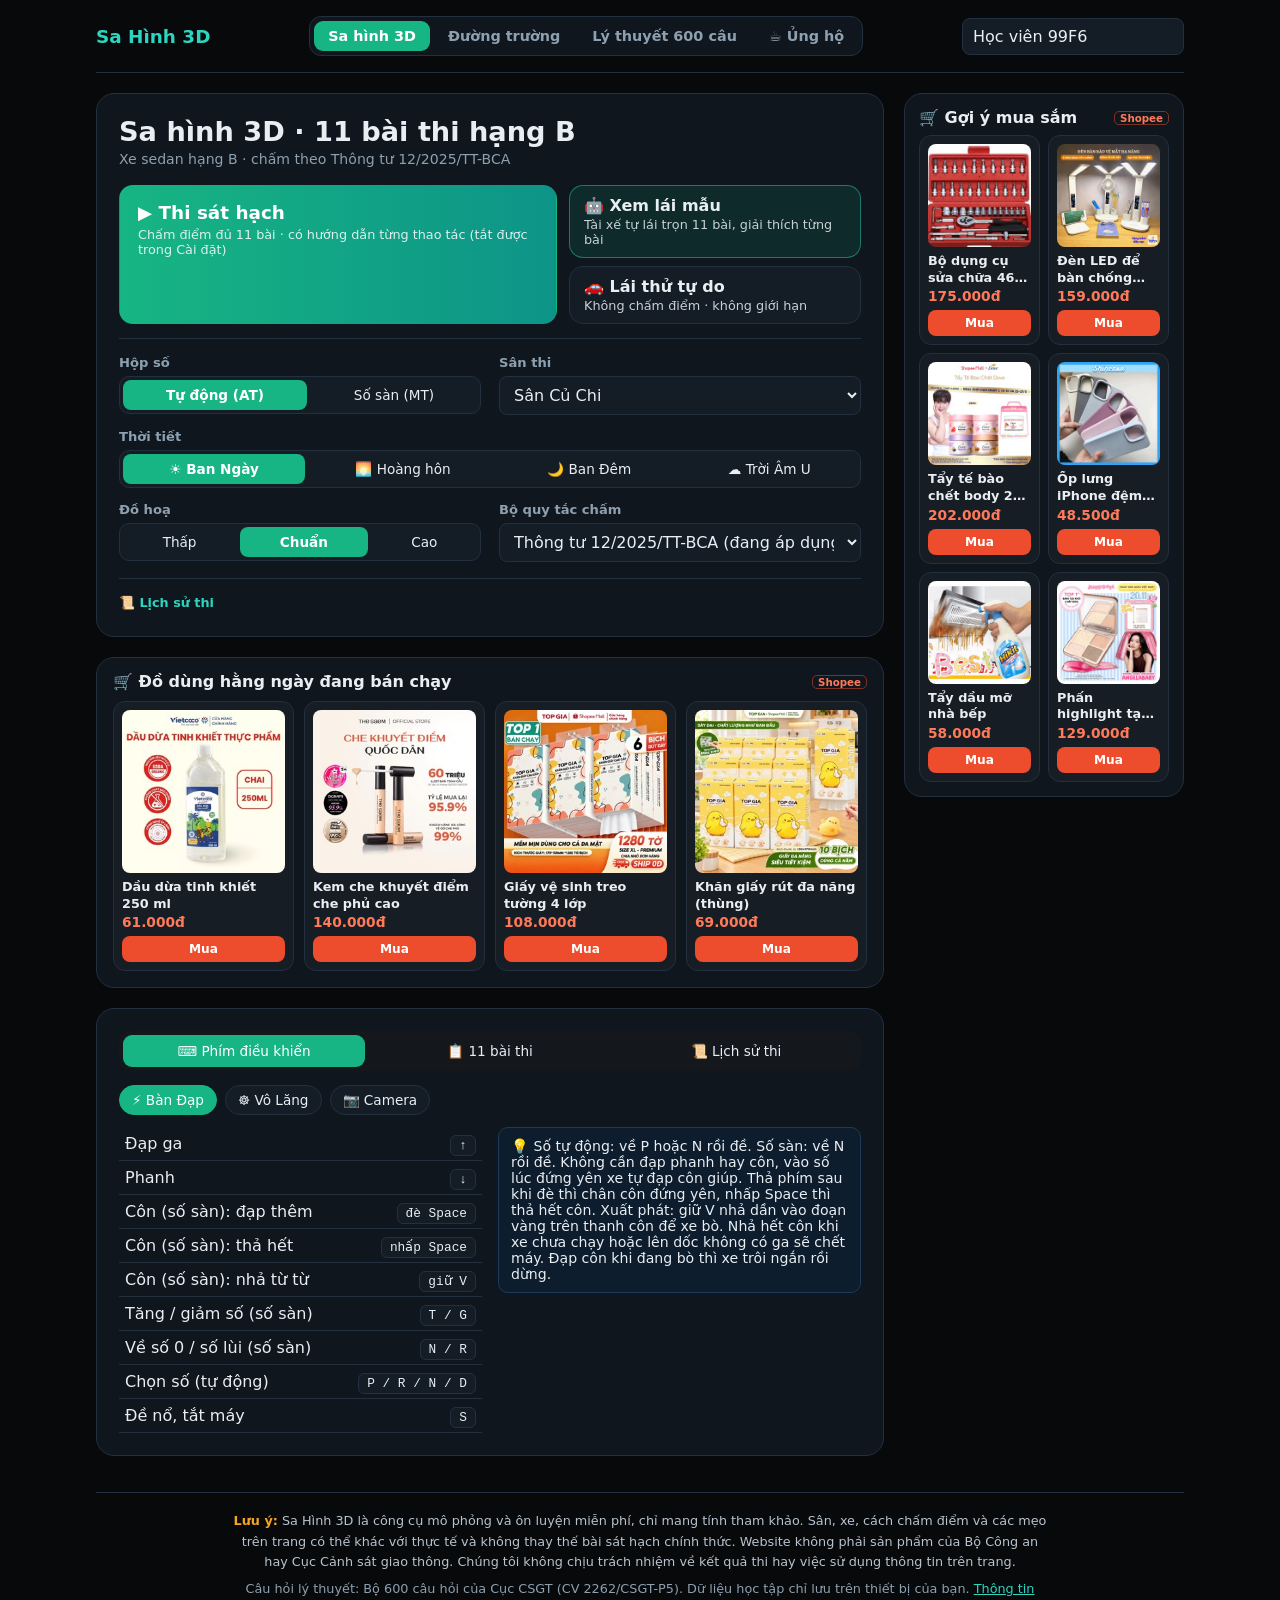
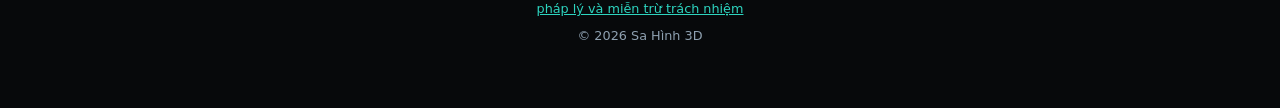
==== commit c473cde9: "Deploy 2026-11-28T15:21Z" ====
--- a/index.html
+++ b/index.html
@@ -4,7 +4,7 @@
     <meta charset="UTF-8" />
     <meta name="viewport" content="width=device-width, initial-scale=1.0, viewport-fit=cover" />
     <title>Sa Hình 3D</title>
-    <script type="module" crossorigin src="./assets/index-C-ZS_Wop.js"></script>
+    <script type="module" crossorigin src="./assets/index-DP6i2cjH.js"></script>
     <link rel="stylesheet" crossorigin href="./assets/index-D5BUmLyL.css">
   </head>
   <body>
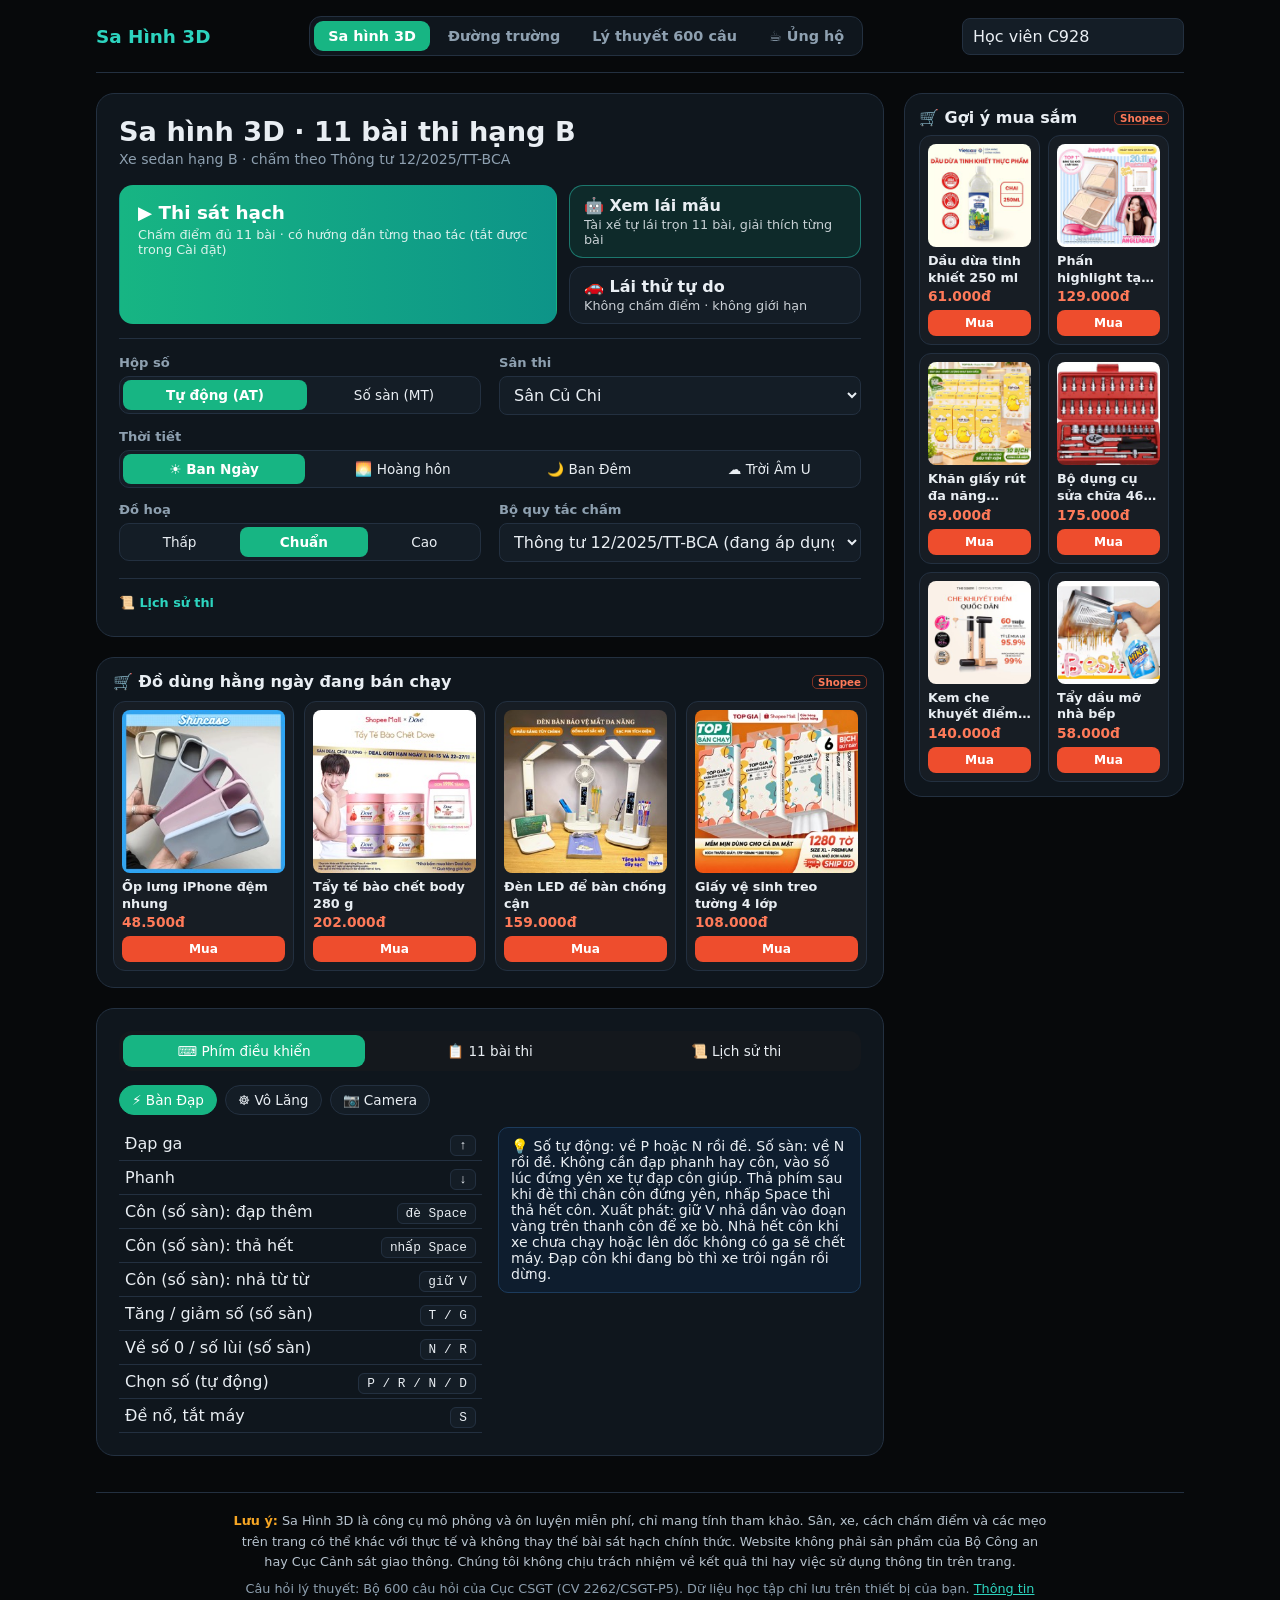
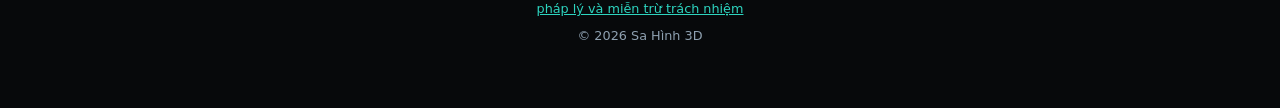
==== commit 789ab97c: "Deploy 2026-11-28T16:03Z" ====
--- a/index.html
+++ b/index.html
@@ -4,7 +4,7 @@
     <meta charset="UTF-8" />
     <meta name="viewport" content="width=device-width, initial-scale=1.0, viewport-fit=cover" />
     <title>Sa Hình 3D</title>
-    <script type="module" crossorigin src="./assets/index-DP6i2cjH.js"></script>
+    <script type="module" crossorigin src="./assets/index-Cw0B81vA.js"></script>
     <link rel="stylesheet" crossorigin href="./assets/index-D5BUmLyL.css">
   </head>
   <body>
